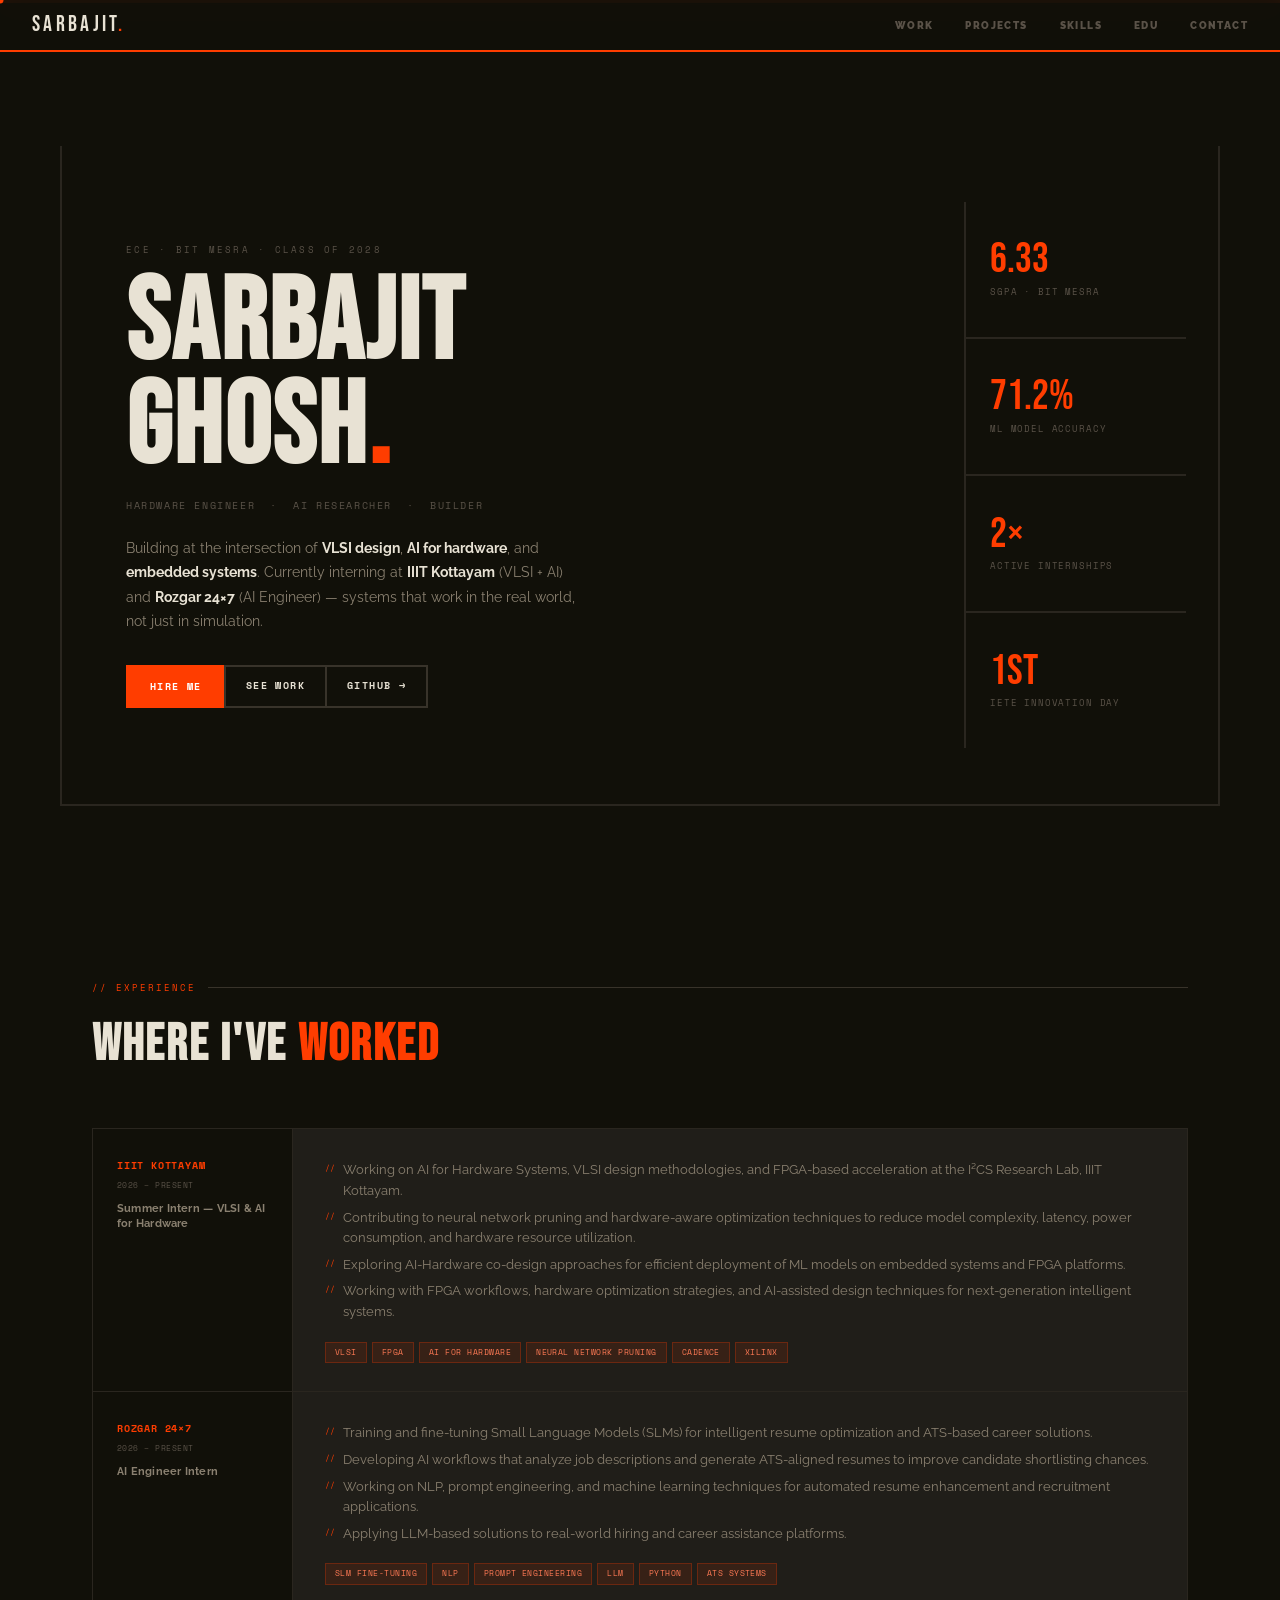
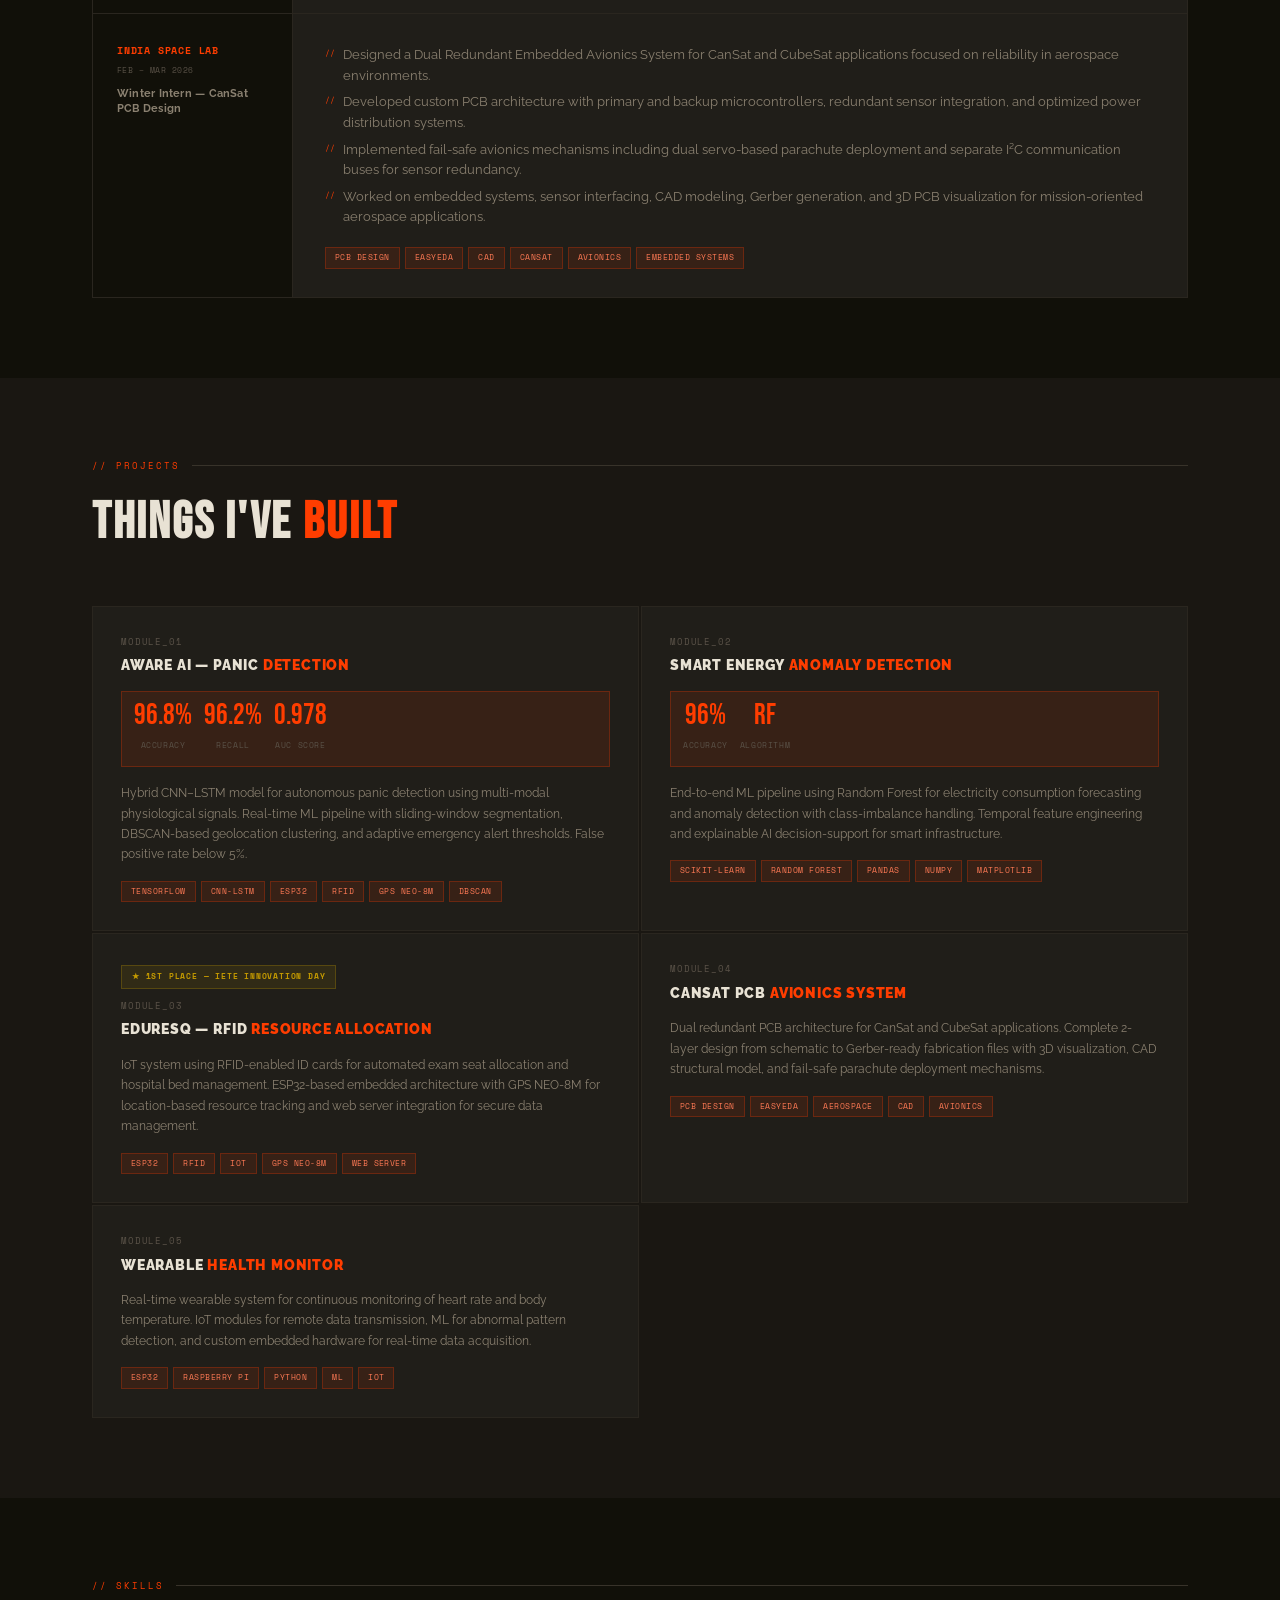
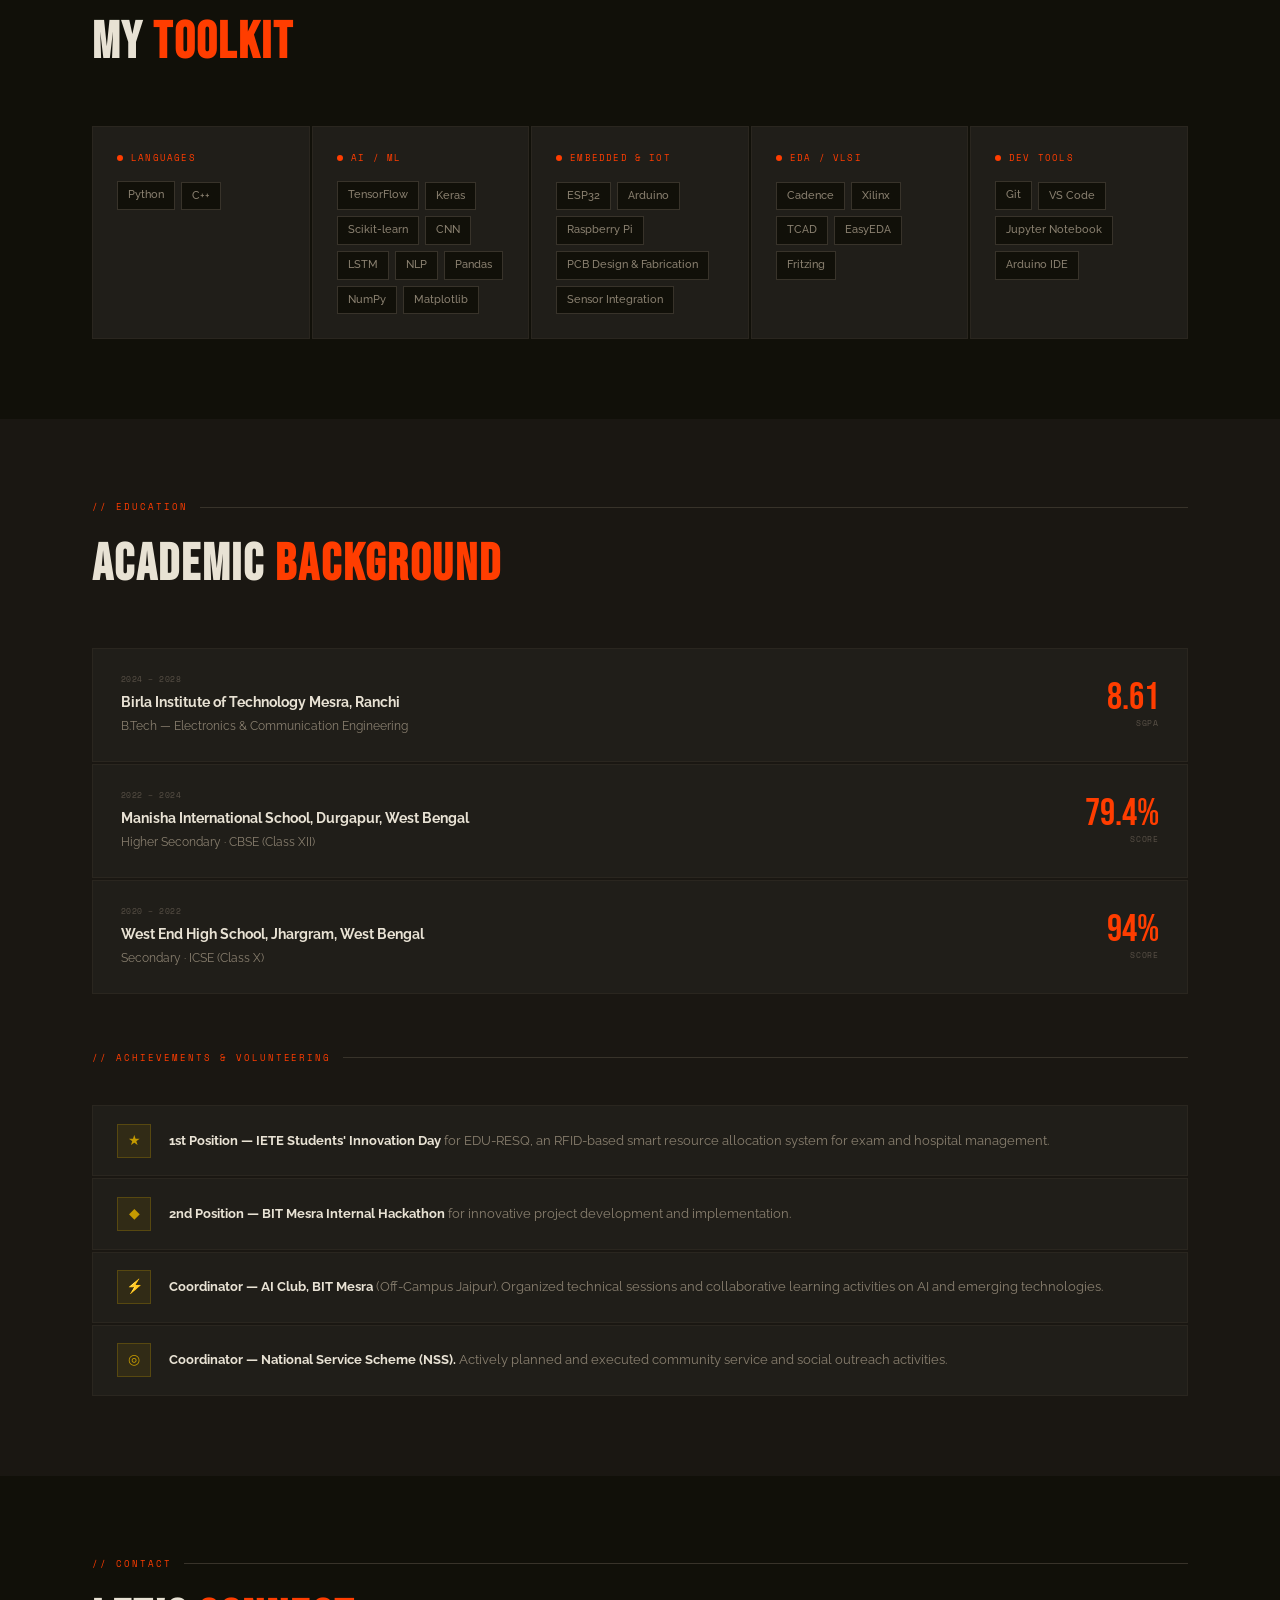
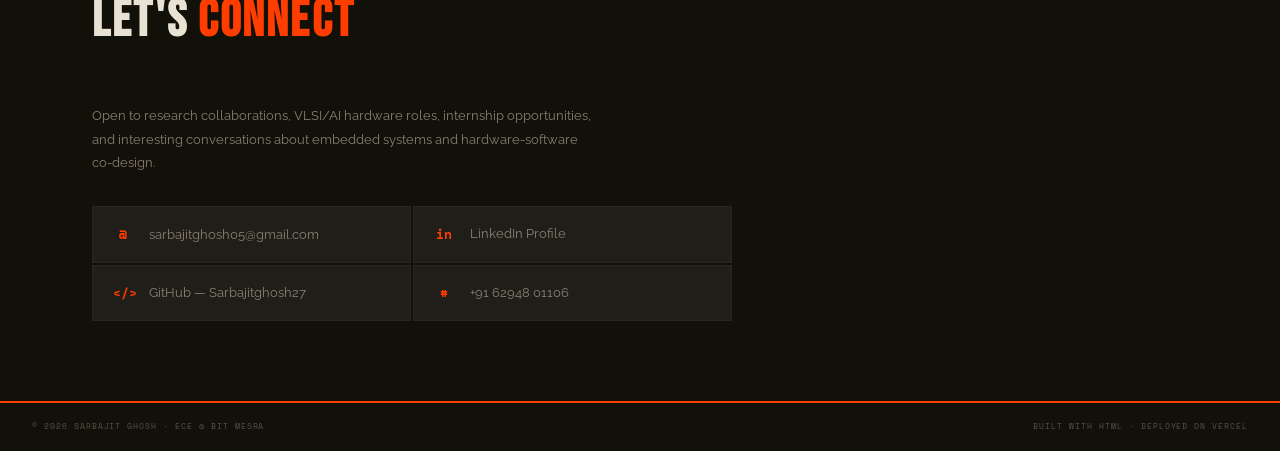
==== index.html @ f8618b40 "Add files via upload" ====
<!DOCTYPE html>
<html lang="en">
<head>
  <meta charset="UTF-8" />
  <meta name="viewport" content="width=device-width, initial-scale=1.0" />
  <title>Sarbajit Ghosh — ECE · VLSI · Embedded AI</title>
  <meta name="description" content="Sarbajit Ghosh — ECE Undergrad at BIT Mesra. VLSI Researcher at IIIT Kottayam. AI Engineer at Rozgar 24x7." />
  <meta name="author" content="Sarbajit Ghosh" />
  <link rel="preconnect" href="https://fonts.googleapis.com" />
  <link rel="preconnect" href="https://fonts.gstatic.com" crossorigin />
  <link href="https://fonts.googleapis.com/css2?family=Bebas+Neue&family=Raleway:wght@300;400;500;700;900&family=Space+Mono:ital,wght@0,400;0,700;1,400&display=swap" rel="stylesheet" />
  <link rel="stylesheet" href="style.css" />
</head>
<body>

  <div class="cursor" id="cursor"></div>
  <div class="cursor-ring" id="cursorRing"></div>
  <div class="noise" aria-hidden="true"></div>

  <!-- NAV -->
  <nav class="nav" id="nav">
    <a class="nav-logo" href="#home">SARBAJIT<span>.</span></a>
    <ul class="nav-links">
      <li><a href="#experience">WORK</a></li>
      <li><a href="#projects">PROJECTS</a></li>
      <li><a href="#skills">SKILLS</a></li>
      <li><a href="#education">EDU</a></li>
      <li><a href="#contact">CONTACT</a></li>
    </ul>
    <button class="nav-menu-btn" id="menuBtn" aria-label="Toggle menu">
      <span></span><span></span>
    </button>
  </nav>

  <!-- MOBILE MENU -->
  <div class="mobile-menu" id="mobileMenu">
    <ul>
      <li><a href="#experience" class="mm-link">WORK</a></li>
      <li><a href="#projects" class="mm-link">PROJECTS</a></li>
      <li><a href="#skills" class="mm-link">SKILLS</a></li>
      <li><a href="#education" class="mm-link">EDUCATION</a></li>
      <li><a href="#contact" class="mm-link">CONTACT</a></li>
    </ul>
  </div>

  <!-- HERO -->
  <section class="hero" id="home">
    <div class="hero-inner">
      <div class="hero-left">
        <p class="kicker reveal-up">ECE · BIT MESRA · CLASS OF 2028</p>
        <h1 class="hero-title reveal-up" style="animation-delay:.1s">
          SARBAJIT<br>GHOSH<span class="dot">.</span>
        </h1>
        <p class="hero-sub reveal-up" style="animation-delay:.18s">
          Hardware Engineer &nbsp;·&nbsp; AI Researcher &nbsp;·&nbsp; Builder
        </p>
        <p class="hero-desc reveal-up" style="animation-delay:.24s">
          Building at the intersection of <strong>VLSI design</strong>, <strong>AI for hardware</strong>, and
          <strong>embedded systems</strong>. Currently interning at <strong>IIIT Kottayam</strong> (VLSI + AI)
          and <strong>Rozgar 24×7</strong> (AI Engineer) — systems that work in the real world, not just in simulation.
        </p>
        <div class="hero-btns reveal-up" style="animation-delay:.3s">
          <a class="btn-primary" href="#contact">HIRE ME</a>
          <a class="btn-ghost" href="#projects">SEE WORK</a>
          <a class="btn-ghost" href="https://github.com/Sarbajitghosh27" target="_blank" rel="noopener">GITHUB →</a>
        </div>
      </div>
      <div class="hero-right reveal-up" style="animation-delay:.2s">
        <div class="stat-block">
          <div class="stat-num">8.61</div>
          <div class="stat-lbl">SGPA · BIT Mesra</div>
        </div>
        <div class="stat-block">
          <div class="stat-num">96.8%</div>
          <div class="stat-lbl">ML Model Accuracy</div>
        </div>
        <div class="stat-block">
          <div class="stat-num">3×</div>
          <div class="stat-lbl">Active Internships</div>
        </div>
        <div class="stat-block">
          <div class="stat-num">1ST</div>
          <div class="stat-lbl">IETE Innovation Day</div>
        </div>
      </div>
    </div>
  </section>

  <!-- EXPERIENCE -->
  <section class="section section-dark" id="experience">
    <div class="container">
      <div class="section-header">
        <p class="section-label">// Experience</p>
        <h2 class="section-title">WHERE I'VE <span>WORKED</span></h2>
      </div>
      <div class="exp-list">

        <div class="exp-item reveal-up">
          <div class="exp-meta">
            <div class="exp-org">IIIT Kottayam</div>
            <div class="exp-period">2026 – PRESENT</div>
            <div class="exp-type">Summer Intern — VLSI &amp; AI for Hardware</div>
          </div>
          <div class="exp-body">
            <ul class="exp-bullets">
              <li>Working on AI for Hardware Systems, VLSI design methodologies, and FPGA-based acceleration at the I²CS Research Lab, IIIT Kottayam.</li>
              <li>Contributing to neural network pruning and hardware-aware optimization techniques to reduce model complexity, latency, power consumption, and hardware resource utilization.</li>
              <li>Exploring AI-Hardware co-design approaches for efficient deployment of ML models on embedded systems and FPGA platforms.</li>
              <li>Working with FPGA workflows, hardware optimization strategies, and AI-assisted design techniques for next-generation intelligent systems.</li>
            </ul>
            <div class="tags">
              <span class="tag">VLSI</span>
              <span class="tag">FPGA</span>
              <span class="tag">AI for Hardware</span>
              <span class="tag">Neural Network Pruning</span>
              <span class="tag">Cadence</span>
              <span class="tag">Xilinx</span>
            </div>
          </div>
        </div>

        <div class="exp-item reveal-up">
          <div class="exp-meta">
            <div class="exp-org">Rozgar 24×7</div>
            <div class="exp-period">2026 – PRESENT</div>
            <div class="exp-type">AI Engineer Intern</div>
          </div>
          <div class="exp-body">
            <ul class="exp-bullets">
              <li>Training and fine-tuning Small Language Models (SLMs) for intelligent resume optimization and ATS-based career solutions.</li>
              <li>Developing AI workflows that analyze job descriptions and generate ATS-aligned resumes to improve candidate shortlisting chances.</li>
              <li>Working on NLP, prompt engineering, and machine learning techniques for automated resume enhancement and recruitment applications.</li>
              <li>Applying LLM-based solutions to real-world hiring and career assistance platforms.</li>
            </ul>
            <div class="tags">
              <span class="tag">SLM Fine-tuning</span>
              <span class="tag">NLP</span>
              <span class="tag">Prompt Engineering</span>
              <span class="tag">LLM</span>
              <span class="tag">Python</span>
              <span class="tag">ATS Systems</span>
            </div>
          </div>
        </div>

        <div class="exp-item reveal-up">
          <div class="exp-meta">
            <div class="exp-org">India Space Lab</div>
            <div class="exp-period">FEB – MAR 2026</div>
            <div class="exp-type">Winter Intern — CanSat PCB Design</div>
          </div>
          <div class="exp-body">
            <ul class="exp-bullets">
              <li>Designed a Dual Redundant Embedded Avionics System for CanSat and CubeSat applications focused on reliability in aerospace environments.</li>
              <li>Developed custom PCB architecture with primary and backup microcontrollers, redundant sensor integration, and optimized power distribution systems.</li>
              <li>Implemented fail-safe avionics mechanisms including dual servo-based parachute deployment and separate I²C communication buses for sensor redundancy.</li>
              <li>Worked on embedded systems, sensor interfacing, CAD modeling, Gerber generation, and 3D PCB visualization for mission-oriented aerospace applications.</li>
            </ul>
            <div class="tags">
              <span class="tag">PCB Design</span>
              <span class="tag">EasyEDA</span>
              <span class="tag">CAD</span>
              <span class="tag">CanSat</span>
              <span class="tag">Avionics</span>
              <span class="tag">Embedded Systems</span>
            </div>
          </div>
        </div>

      </div>
    </div>
  </section>

  <!-- PROJECTS -->
  <section class="section" id="projects">
    <div class="container">
      <div class="section-header">
        <p class="section-label">// Projects</p>
        <h2 class="section-title">THINGS I'VE <span>BUILT</span></h2>
      </div>
      <div class="projects-grid">

        <div class="project-card reveal-up">
          <div class="project-num">MODULE_01</div>
          <div class="project-title">AWARE AI — PANIC <span>DETECTION</span></div>
          <div class="project-metrics">
            <div class="metric"><span class="metric-val">96.8%</span><span class="metric-lbl">Accuracy</span></div>
            <div class="metric"><span class="metric-val">96.2%</span><span class="metric-lbl">Recall</span></div>
            <div class="metric"><span class="metric-val">0.978</span><span class="metric-lbl">AUC Score</span></div>
          </div>
          <p class="project-desc">Hybrid CNN–LSTM model for autonomous panic detection using multi-modal physiological signals. Real-time ML pipeline with sliding-window segmentation, DBSCAN-based geolocation clustering, and adaptive emergency alert thresholds. False positive rate below 5%.</p>
          <div class="tags">
            <span class="tag">TensorFlow</span><span class="tag">CNN-LSTM</span>
            <span class="tag">ESP32</span><span class="tag">RFID</span>
            <span class="tag">GPS NEO-8M</span><span class="tag">DBSCAN</span>
          </div>
        </div>

        <div class="project-card reveal-up">
          <div class="project-num">MODULE_02</div>
          <div class="project-title">SMART ENERGY <span>ANOMALY DETECTION</span></div>
          <div class="project-metrics">
            <div class="metric"><span class="metric-val">96%</span><span class="metric-lbl">Accuracy</span></div>
            <div class="metric"><span class="metric-val">RF</span><span class="metric-lbl">Algorithm</span></div>
          </div>
          <p class="project-desc">End-to-end ML pipeline using Random Forest for electricity consumption forecasting and anomaly detection with class-imbalance handling. Temporal feature engineering and explainable AI decision-support for smart infrastructure.</p>
          <div class="tags">
            <span class="tag">Scikit-learn</span><span class="tag">Random Forest</span>
            <span class="tag">Pandas</span><span class="tag">NumPy</span><span class="tag">Matplotlib</span>
          </div>
        </div>

        <div class="project-card reveal-up">
          <div class="award-badge">★ 1ST PLACE — IETE INNOVATION DAY</div>
          <div class="project-num">MODULE_03</div>
          <div class="project-title">EDURESQ — RFID <span>RESOURCE ALLOCATION</span></div>
          <p class="project-desc">IoT system using RFID-enabled ID cards for automated exam seat allocation and hospital bed management. ESP32-based embedded architecture with GPS NEO-8M for location-based resource tracking and web server integration for secure data management.</p>
          <div class="tags">
            <span class="tag">ESP32</span><span class="tag">RFID</span>
            <span class="tag">IoT</span><span class="tag">GPS NEO-8M</span><span class="tag">Web Server</span>
          </div>
        </div>

        <div class="project-card reveal-up">
          <div class="project-num">MODULE_04</div>
          <div class="project-title">CANSAT PCB <span>AVIONICS SYSTEM</span></div>
          <p class="project-desc">Dual redundant PCB architecture for CanSat and CubeSat applications. Complete 2-layer design from schematic to Gerber-ready fabrication files with 3D visualization, CAD structural model, and fail-safe parachute deployment mechanisms.</p>
          <div class="tags">
            <span class="tag">PCB Design</span><span class="tag">EasyEDA</span>
            <span class="tag">Aerospace</span><span class="tag">CAD</span><span class="tag">Avionics</span>
          </div>
        </div>

        <div class="project-card reveal-up">
          <div class="project-num">MODULE_05</div>
          <div class="project-title">WEARABLE <span>HEALTH MONITOR</span></div>
          <p class="project-desc">Real-time wearable system for continuous monitoring of heart rate and body temperature. IoT modules for remote data transmission, ML for abnormal pattern detection, and custom embedded hardware for real-time data acquisition.</p>
          <div class="tags">
            <span class="tag">ESP32</span><span class="tag">Raspberry Pi</span>
            <span class="tag">Python</span><span class="tag">ML</span><span class="tag">IoT</span>
          </div>
        </div>

      </div>
    </div>
  </section>

  <!-- SKILLS -->
  <section class="section section-dark" id="skills">
    <div class="container">
      <div class="section-header">
        <p class="section-label">// Skills</p>
        <h2 class="section-title">MY <span>TOOLKIT</span></h2>
      </div>
      <div class="skills-grid">
        <div class="skill-card reveal-up">
          <div class="skill-title">Languages</div>
          <div class="chips">
            <span class="chip">Python</span>
            <span class="chip">C++</span>
          </div>
        </div>
        <div class="skill-card reveal-up">
          <div class="skill-title">AI / ML</div>
          <div class="chips">
            <span class="chip">TensorFlow</span><span class="chip">Keras</span>
            <span class="chip">Scikit-learn</span><span class="chip">CNN</span>
            <span class="chip">LSTM</span><span class="chip">NLP</span>
            <span class="chip">Pandas</span><span class="chip">NumPy</span>
            <span class="chip">Matplotlib</span>
          </div>
        </div>
        <div class="skill-card reveal-up">
          <div class="skill-title">Embedded &amp; IoT</div>
          <div class="chips">
            <span class="chip">ESP32</span><span class="chip">Arduino</span>
            <span class="chip">Raspberry Pi</span>
            <span class="chip">PCB Design &amp; Fabrication</span>
            <span class="chip">Sensor Integration</span>
          </div>
        </div>
        <div class="skill-card reveal-up">
          <div class="skill-title">EDA / VLSI</div>
          <div class="chips">
            <span class="chip">Cadence</span><span class="chip">Xilinx</span>
            <span class="chip">TCAD</span><span class="chip">EasyEDA</span>
            <span class="chip">Fritzing</span>
          </div>
        </div>
        <div class="skill-card reveal-up">
          <div class="skill-title">Dev Tools</div>
          <div class="chips">
            <span class="chip">Git</span><span class="chip">VS Code</span>
            <span class="chip">Jupyter Notebook</span>
            <span class="chip">Arduino IDE</span>
          </div>
        </div>
      </div>
    </div>
  </section>

  <!-- EDUCATION -->
  <section class="section" id="education">
    <div class="container">
      <div class="section-header">
        <p class="section-label">// Education</p>
        <h2 class="section-title">ACADEMIC <span>BACKGROUND</span></h2>
      </div>
      <div class="edu-list">
        <div class="edu-card reveal-up">
          <div class="edu-info">
            <div class="edu-year">2024 – 2028</div>
            <div class="edu-school">Birla Institute of Technology Mesra, Ranchi</div>
            <div class="edu-degree">B.Tech — Electronics &amp; Communication Engineering</div>
          </div>
          <div class="edu-score-wrap">
            <div class="edu-score">8.61</div>
            <div class="edu-score-lbl">SGPA</div>
          </div>
        </div>
        <div class="edu-card reveal-up">
          <div class="edu-info">
            <div class="edu-year">2022 – 2024</div>
            <div class="edu-school">Manisha International School, Durgapur, West Bengal</div>
            <div class="edu-degree">Higher Secondary · CBSE (Class XII)</div>
          </div>
          <div class="edu-score-wrap">
            <div class="edu-score">79.4%</div>
            <div class="edu-score-lbl">Score</div>
          </div>
        </div>
        <div class="edu-card reveal-up">
          <div class="edu-info">
            <div class="edu-year">2020 – 2022</div>
            <div class="edu-school">West End High School, Jhargram, West Bengal</div>
            <div class="edu-degree">Secondary · ICSE (Class X)</div>
          </div>
          <div class="edu-score-wrap">
            <div class="edu-score">94%</div>
            <div class="edu-score-lbl">Score</div>
          </div>
        </div>
      </div>

      <div class="section-header" style="margin-top:3.5rem">
        <p class="section-label">// Achievements &amp; Volunteering</p>
      </div>
      <div class="ach-list">
        <div class="ach-item reveal-up">
          <div class="ach-icon">★</div>
          <div class="ach-text"><strong>1st Position — IETE Students' Innovation Day</strong> for EDU-RESQ, an RFID-based smart resource allocation system for exam and hospital management.</div>
        </div>
        <div class="ach-item reveal-up">
          <div class="ach-icon">◆</div>
          <div class="ach-text"><strong>2nd Position — BIT Mesra Internal Hackathon</strong> for innovative project development and implementation.</div>
        </div>
        <div class="ach-item reveal-up">
          <div class="ach-icon">⚡</div>
          <div class="ach-text"><strong>Coordinator — AI Club, BIT Mesra</strong> (Off-Campus Jaipur). Organized technical sessions and collaborative learning activities on AI and emerging technologies.</div>
        </div>
        <div class="ach-item reveal-up">
          <div class="ach-icon">◎</div>
          <div class="ach-text"><strong>Coordinator — National Service Scheme (NSS).</strong> Actively planned and executed community service and social outreach activities.</div>
        </div>
      </div>
    </div>
  </section>

  <!-- CONTACT -->
  <section class="section section-dark" id="contact">
    <div class="container">
      <div class="section-header">
        <p class="section-label">// Contact</p>
        <h2 class="section-title">LET'S <span>CONNECT</span></h2>
      </div>
      <p class="contact-desc reveal-up">Open to research collaborations, VLSI/AI hardware roles, internship opportunities, and interesting conversations about embedded systems and hardware-software co-design.</p>
      <div class="contact-grid">
        <a class="contact-link reveal-up" href="mailto:sarbajitghosh05@gmail.com">
          <span class="cl-icon">@</span><span>sarbajitghosh05@gmail.com</span>
        </a>
        <a class="contact-link reveal-up" href="https://linkedin.com/in/sarbajit-ghosh-2b96232a0/" target="_blank" rel="noopener">
          <span class="cl-icon">in</span><span>LinkedIn Profile</span>
        </a>
        <a class="contact-link reveal-up" href="https://github.com/Sarbajitghosh27" target="_blank" rel="noopener">
          <span class="cl-icon">&lt;/&gt;</span><span>GitHub — Sarbajitghosh27</span>
        </a>
        <a class="contact-link reveal-up" href="tel:+916294801106">
          <span class="cl-icon">#</span><span>+91 62948 01106</span>
        </a>
      </div>
    </div>
  </section>

  <!-- FOOTER -->
  <footer class="footer">
    <span class="footer-text">© 2026 SARBAJIT GHOSH · ECE @ BIT MESRA</span>
    <span class="footer-text">BUILT WITH HTML · DEPLOYED ON VERCEL</span>
  </footer>

  <script src="script.js"></script>
</body>
</html>
---- style.css ----
/* =============================================
   SARBAJIT GHOSH — PORTFOLIO
   Theme: Brutalist Premium Dark
   Fonts: Bebas Neue · Raleway · Space Mono
   ============================================= */

/* ── RESET & BASE ── */
*, *::before, *::after { box-sizing: border-box; margin: 0; padding: 0; }
html { scroll-behavior: smooth; }

:root {
  --bg:           #1a1712;
  --bg-dark:      #111009;
  --bg-card:      #201e19;
  --red:          #ff3d00;
  --red-dim:      rgba(255,61,0,0.10);
  --red-border:   rgba(255,61,0,0.26);
  --cream:        #e8e2d4;
  --muted:        #8a8070;
  --dim:          #5a5248;
  --border:       #2a261f;
  --border-light: #38332a;
  --gold:         #c49a00;
  --gold-dim:     rgba(196,154,0,0.10);
  --gold-border:  rgba(196,154,0,0.26);
}

body {
  background: var(--bg);
  color: var(--cream);
  font-family: 'Raleway', sans-serif;
  font-size: 15px;
  line-height: 1.7;
  overflow-x: hidden;
  cursor: none;
}
@media (hover: none) {
  body { cursor: auto; }
  .cursor, .cursor-ring { display: none; }
}
::selection { background: var(--red); color: #fff; }

/* ── NOISE ── */
.noise {
  position: fixed; inset: 0; z-index: 0; pointer-events: none;
  opacity: 0.03;
  background-image: url("data:image/svg+xml,%3Csvg viewBox='0 0 256 256' xmlns='http://www.w3.org/2000/svg'%3E%3Cfilter id='noise'%3E%3CfeTurbulence type='fractalNoise' baseFrequency='0.9' numOctaves='4' stitchTiles='stitch'/%3E%3C/filter%3E%3Crect width='100%25' height='100%25' filter='url(%23noise)'/%3E%3C/svg%3E");
  background-size: 180px 180px;
}

/* ── CURSOR ── */
.cursor {
  width: 7px; height: 7px; border-radius: 50%;
  background: var(--red); position: fixed;
  pointer-events: none; z-index: 9999;
  transform: translate(-50%, -50%);
}
.cursor-ring {
  width: 32px; height: 32px; border-radius: 50%;
  border: 1px solid var(--red-border); position: fixed;
  pointer-events: none; z-index: 9998;
  transform: translate(-50%, -50%);
  transition: width 0.2s, height 0.2s, opacity 0.2s;
}
.cursor-ring.hovering { width: 48px; height: 48px; opacity: 0.5; }

/* ── NAV ── */
.nav {
  position: fixed; top: 0; left: 0; right: 0; z-index: 100;
  height: 52px;
  display: flex; align-items: center; justify-content: space-between;
  padding: 0 2rem;
  background: rgba(17,16,9,0.92);
  backdrop-filter: blur(14px);
  border-bottom: 2px solid var(--red);
  transition: background 0.3s;
}
.nav-logo {
  font-family: 'Bebas Neue', sans-serif;
  font-size: 22px; letter-spacing: .15em;
  color: var(--cream); text-decoration: none;
}
.nav-logo span { color: var(--red); }
.nav-links { display: flex; gap: 2rem; list-style: none; }
.nav-links a {
  font-size: 10px; font-weight: 900; letter-spacing: .14em;
  color: var(--dim); text-decoration: none; text-transform: uppercase;
  transition: color 0.2s; position: relative; padding-bottom: 2px;
}
.nav-links a::after {
  content: ''; position: absolute; bottom: -2px; left: 0; right: 0;
  height: 1px; background: var(--red);
  transform: scaleX(0); transform-origin: left;
  transition: transform 0.25s ease;
}
.nav-links a:hover { color: var(--cream); }
.nav-links a:hover::after { transform: scaleX(1); }

.nav-menu-btn {
  display: none; flex-direction: column; gap: 5px;
  background: none; border: none; cursor: pointer; padding: 4px;
}
.nav-menu-btn span {
  display: block; width: 22px; height: 2px;
  background: var(--cream); transition: all 0.25s;
}
.nav-menu-btn.open span:first-child { transform: translateY(7px) rotate(45deg); }
.nav-menu-btn.open span:last-child  { transform: translateY(-7px) rotate(-45deg); }

/* ── MOBILE MENU ── */
.mobile-menu {
  position: fixed; inset: 0; z-index: 99;
  background: var(--bg-dark);
  display: flex; align-items: center; justify-content: center;
  opacity: 0; pointer-events: none; transition: opacity 0.25s;
}
.mobile-menu.open { opacity: 1; pointer-events: all; }
.mobile-menu ul { list-style: none; text-align: center; }
.mobile-menu ul li { margin: 1.5rem 0; }
.mm-link {
  font-family: 'Bebas Neue', sans-serif;
  font-size: 3rem; letter-spacing: .1em;
  color: var(--cream); text-decoration: none; transition: color 0.2s;
}
.mm-link:hover { color: var(--red); }

/* ── REVEAL ANIMATION ── */
.reveal-up {
  opacity: 0; transform: translateY(28px);
  animation: revealUp 0.65s cubic-bezier(0.22,1,0.36,1) forwards;
}
@keyframes revealUp {
  to { opacity: 1; transform: translateY(0); }
}

/* ── HERO ── */
.hero {
  min-height: 100vh; padding-top: 52px;
  display: flex; align-items: center;
  background: var(--bg-dark);
  position: relative; overflow: hidden;
}
.hero::before {
  content: ''; position: absolute;
  top: 0; left: 0; right: 0; height: 3px;
  background: var(--red);
}
.hero-inner {
  display: grid; grid-template-columns: 1fr 220px;
  width: 100%; max-width: 1160px;
  margin: 0 auto; padding: 3.5rem 2rem;
  border: 2px solid var(--border); border-top: none;
}
.hero-left {
  padding: 2.5rem 2.5rem 2.5rem 2rem;
  border-right: 2px solid var(--border);
}
.kicker {
  font-family: 'Space Mono', monospace;
  font-size: 9px; letter-spacing: .25em;
  color: var(--dim); text-transform: uppercase; margin-bottom: 1rem;
}
.hero-title {
  font-family: 'Bebas Neue', sans-serif;
  font-size: clamp(4rem, 9vw, 7.5rem);
  line-height: .9; letter-spacing: .02em;
  margin-bottom: 1rem; color: var(--cream);
}
.hero-title .dot { color: var(--red); }
.hero-sub {
  font-family: 'Space Mono', monospace;
  font-size: 10px; letter-spacing: .16em;
  color: var(--dim); text-transform: uppercase; margin-bottom: 1.4rem;
}
.hero-desc {
  font-size: 13.5px; color: var(--muted);
  max-width: 460px; line-height: 1.8; margin-bottom: 2rem;
}
.hero-desc strong { color: var(--cream); font-weight: 700; }
.hero-btns { display: flex; gap: 0; flex-wrap: wrap; }

.btn-primary {
  background: var(--red); color: #fff;
  font-family: 'Space Mono', monospace;
  font-size: 10px; font-weight: 700; letter-spacing: .14em;
  padding: 11px 22px; text-decoration: none; text-transform: uppercase;
  border: 2px solid var(--red); transition: background 0.2s, transform 0.15s;
  display: inline-block;
}
.btn-primary:hover { background: #ff5520; transform: translateY(-1px); }
.btn-ghost {
  background: transparent; color: var(--cream);
  font-family: 'Space Mono', monospace;
  font-size: 10px; font-weight: 700; letter-spacing: .14em;
  padding: 10px 20px; text-decoration: none; text-transform: uppercase;
  border: 2px solid var(--border-light); margin-left: -2px;
  transition: border-color 0.2s, color 0.2s, transform 0.15s;
  display: inline-block;
}
.btn-ghost:hover { border-color: var(--red); color: var(--red); transform: translateY(-1px); }

/* STATS */
.hero-right { display: flex; flex-direction: column; }
.stat-block {
  flex: 1; padding: 1.25rem 1.5rem;
  border-bottom: 2px solid var(--border);
  display: flex; flex-direction: column; justify-content: center;
  transition: background 0.2s;
}
.stat-block:last-child { border-bottom: none; }
.stat-block:hover { background: rgba(255,61,0,.04); }
.stat-num {
  font-family: 'Bebas Neue', sans-serif;
  font-size: 2.6rem; color: var(--red); line-height: 1;
}
.stat-lbl {
  font-family: 'Space Mono', monospace;
  font-size: 8.5px; color: var(--dim);
  letter-spacing: .1em; text-transform: uppercase; margin-top: 4px;
}

/* ── SECTIONS ── */
.section { padding: 5rem 0; }
.section-dark { background: var(--bg-dark); }
.container { max-width: 1160px; margin: 0 auto; padding: 0 2rem; }
.section-header { margin-bottom: 2.5rem; }
.section-label {
  font-family: 'Space Mono', monospace;
  font-size: 9px; color: var(--red); letter-spacing: .22em;
  text-transform: uppercase; margin-bottom: 6px;
  display: flex; align-items: center; gap: 12px;
}
.section-label::after {
  content: ''; display: block; height: 1px; flex: 1;
  background: var(--border-light);
}
.section-title {
  font-family: 'Bebas Neue', sans-serif;
  font-size: clamp(2rem, 4vw, 3.2rem);
  letter-spacing: .04em; color: var(--cream);
}
.section-title span { color: var(--red); }

/* ── EXPERIENCE ── */
.exp-list { display: flex; flex-direction: column; gap: 0; }
.exp-item {
  display: grid; grid-template-columns: 200px 1fr;
  border: 1px solid var(--border); border-top: none;
  background: var(--bg-card); transition: border-color 0.25s;
}
.exp-item:first-child { border-top: 1px solid var(--border); }
.exp-item:hover { border-color: var(--border-light); }
.exp-meta {
  padding: 1.75rem 1.5rem;
  border-right: 1px solid var(--border);
  background: var(--bg-dark);
}
.exp-org {
  font-family: 'Space Mono', monospace;
  font-size: 10px; color: var(--red); font-weight: 700;
  letter-spacing: .08em; text-transform: uppercase; margin-bottom: 5px;
}
.exp-period {
  font-family: 'Space Mono', monospace;
  font-size: 8px; color: var(--dim); letter-spacing: .06em; margin-bottom: 8px;
}
.exp-type {
  font-size: 11px; font-weight: 700; color: var(--muted);
  letter-spacing: .02em; line-height: 1.4;
}
.exp-body { padding: 1.75rem 2rem; }
.exp-bullets { list-style: none; margin-bottom: 1rem; }
.exp-bullets li {
  font-size: 12.5px; color: var(--muted);
  padding: 3px 0 3px 18px; position: relative; line-height: 1.65;
}
.exp-bullets li::before {
  content: '//'; position: absolute; left: 0; top: 5px;
  font-family: 'Space Mono', monospace;
  color: var(--red); font-size: 8px; letter-spacing: -.05em;
}

/* ── TAGS ── */
.tags { display: flex; flex-wrap: wrap; gap: 5px; }
.tag {
  font-family: 'Space Mono', monospace;
  font-size: 8px; padding: 3px 9px; letter-spacing: .06em; text-transform: uppercase;
  background: var(--red-dim); border: 1px solid var(--red-border); color: #ff7a55;
  transition: background 0.2s, color 0.2s;
}
.tag:hover { background: rgba(255,61,0,.2); color: #ffaa88; }

/* ── PROJECTS ── */
.projects-grid {
  display: grid; grid-template-columns: 1fr 1fr; gap: 2px;
}
.project-card {
  background: var(--bg-card); border: 1px solid var(--border);
  padding: 1.75rem; position: relative; overflow: hidden;
  transition: border-color 0.25s;
}
.project-card:hover { border-color: var(--border-light); }
.project-card::before {
  content: ''; position: absolute; top: 0; left: 0; right: 0; height: 3px;
  background: var(--red);
  transform: scaleX(0); transform-origin: left;
  transition: transform 0.35s cubic-bezier(0.22,1,0.36,1);
}
.project-card:hover::before { transform: scaleX(1); }
.project-num {
  font-family: 'Space Mono', monospace;
  font-size: 8.5px; color: var(--dim); letter-spacing: .1em; margin-bottom: 8px;
}
.project-title {
  font-size: 13.5px; font-weight: 900; letter-spacing: .06em;
  text-transform: uppercase; margin-bottom: 1rem; line-height: 1.3; color: var(--cream);
}
.project-title span { color: var(--red); }
.project-metrics {
  display: flex; gap: 12px;
  background: var(--red-dim); border: 1px solid var(--red-border);
  padding: 10px 12px; margin-bottom: 1rem;
}
.metric { text-align: center; }
.metric-val {
  font-family: 'Bebas Neue', sans-serif;
  font-size: 1.8rem; color: var(--red); display: block; line-height: 1;
}
.metric-lbl {
  font-family: 'Space Mono', monospace;
  font-size: 7.5px; color: var(--dim); letter-spacing: .08em;
  text-transform: uppercase; margin-top: 2px;
}
.project-desc {
  font-size: 12px; color: var(--muted); line-height: 1.7; margin-bottom: 1rem;
}
.award-badge {
  display: inline-flex; align-items: center; gap: 6px;
  font-family: 'Space Mono', monospace;
  font-size: 8px; font-weight: 700; letter-spacing: .1em; text-transform: uppercase;
  padding: 4px 10px; margin-bottom: 10px;
  background: var(--gold-dim); border: 1px solid var(--gold-border); color: var(--gold);
}

/* ── SKILLS ── */
.skills-grid {
  display: grid; grid-template-columns: repeat(auto-fit, minmax(200px,1fr)); gap: 2px;
}
.skill-card {
  background: var(--bg-card); border: 1px solid var(--border);
  padding: 1.5rem; transition: border-color 0.25s;
}
.skill-card:hover { border-color: var(--border-light); }
.skill-title {
  font-family: 'Space Mono', monospace;
  font-size: 8.5px; color: var(--red); letter-spacing: .14em;
  text-transform: uppercase; margin-bottom: 1rem;
  display: flex; align-items: center; gap: 8px;
}
.skill-title::before {
  content: ''; width: 6px; height: 6px; border-radius: 50%;
  background: var(--red); display: block; flex-shrink: 0;
}
.chips { display: flex; flex-wrap: wrap; gap: 6px; }
.chip {
  font-size: 11px; padding: 4px 10px;
  background: var(--bg-dark); border: 1px solid var(--border-light);
  color: var(--muted); font-weight: 500; transition: color 0.2s, border-color 0.2s;
}
.chip:hover { color: var(--cream); border-color: var(--dim); }

/* ── EDUCATION ── */
.edu-list { display: flex; flex-direction: column; gap: 2px; }
.edu-card {
  background: var(--bg-card); border: 1px solid var(--border);
  padding: 1.5rem 1.75rem;
  display: flex; justify-content: space-between; align-items: center; gap: 1.5rem;
  transition: border-color 0.25s;
}
.edu-card:hover { border-color: var(--border-light); }
.edu-year {
  font-family: 'Space Mono', monospace;
  font-size: 8px; color: var(--dim); letter-spacing: .06em; margin-bottom: 5px;
}
.edu-school { font-size: 13.5px; font-weight: 700; color: var(--cream); }
.edu-degree { font-size: 11.5px; color: var(--muted); margin-top: 3px; }
.edu-score-wrap { text-align: right; flex-shrink: 0; }
.edu-score {
  font-family: 'Bebas Neue', sans-serif;
  font-size: 2.4rem; color: var(--red); line-height: 1;
}
.edu-score-lbl {
  font-family: 'Space Mono', monospace;
  font-size: 8px; color: var(--dim); letter-spacing: .1em; text-transform: uppercase;
}

/* ── ACHIEVEMENTS ── */
.ach-list { display: flex; flex-direction: column; gap: 2px; }
.ach-item {
  background: var(--bg-card); border: 1px solid var(--border);
  padding: 1.1rem 1.5rem;
  display: flex; align-items: center; gap: 1.1rem;
  transition: border-color 0.25s;
}
.ach-item:hover { border-color: var(--border-light); }
.ach-icon {
  width: 34px; height: 34px; flex-shrink: 0;
  display: flex; align-items: center; justify-content: center;
  background: var(--gold-dim); border: 1px solid var(--gold-border);
  color: var(--gold); font-size: 14px;
}
.ach-text { font-size: 12.5px; color: var(--muted); line-height: 1.6; }
.ach-text strong { color: var(--cream); font-weight: 700; }

/* ── CONTACT ── */
.contact-desc {
  font-size: 13px; color: var(--muted);
  max-width: 500px; line-height: 1.8; margin-bottom: 2rem;
}
.contact-grid {
  display: grid; grid-template-columns: 1fr 1fr;
  gap: 2px; max-width: 640px;
}
.contact-link {
  display: flex; align-items: center; gap: 1rem;
  padding: 1rem 1.25rem;
  background: var(--bg-card); border: 1px solid var(--border);
  color: var(--muted); text-decoration: none; font-size: 12.5px;
  transition: all 0.2s;
}
.contact-link:hover { border-color: var(--red); color: var(--cream); }
.cl-icon {
  font-family: 'Space Mono', monospace;
  font-size: 13px; color: var(--red); flex-shrink: 0;
  width: 20px; text-align: center; font-weight: 700;
}

/* ── FOOTER ── */
.footer {
  padding: 1.1rem 2rem;
  display: flex; justify-content: space-between; align-items: center;
  flex-wrap: wrap; gap: 0.75rem;
  border-top: 2px solid var(--red); background: var(--bg-dark);
}
.footer-text {
  font-family: 'Space Mono', monospace;
  font-size: 8px; color: var(--dim); letter-spacing: .12em; text-transform: uppercase;
}

/* ── RESPONSIVE ── */
@media (max-width: 900px) {
  .hero-inner { grid-template-columns: 1fr; }
  .hero-left { border-right: none; border-bottom: 2px solid var(--border); }
  .hero-right { flex-direction: row; flex-wrap: wrap; }
  .stat-block { flex: 1 1 45%; border-bottom: none; border: 1px solid var(--border); }
  .projects-grid { grid-template-columns: 1fr; }
  .contact-grid { grid-template-columns: 1fr; }
  .exp-item { grid-template-columns: 1fr; }
  .exp-meta { border-right: none; border-bottom: 1px solid var(--border); }
}
@media (max-width: 640px) {
  .nav-links { display: none; }
  .nav-menu-btn { display: flex; }
  .hero-title { font-size: 4rem; }
  .hero-inner { padding: 2rem 1rem; }
  .hero-left { padding: 1.5rem 1rem; }
  .stat-block { flex: 1 1 100%; }
  .skills-grid { grid-template-columns: 1fr; }
  .edu-card { flex-direction: column; align-items: flex-start; }
  .edu-score-wrap { text-align: left; }
  .contact-grid { grid-template-columns: 1fr; }
  .container { padding: 0 1rem; }
  .section { padding: 3.5rem 0; }
}
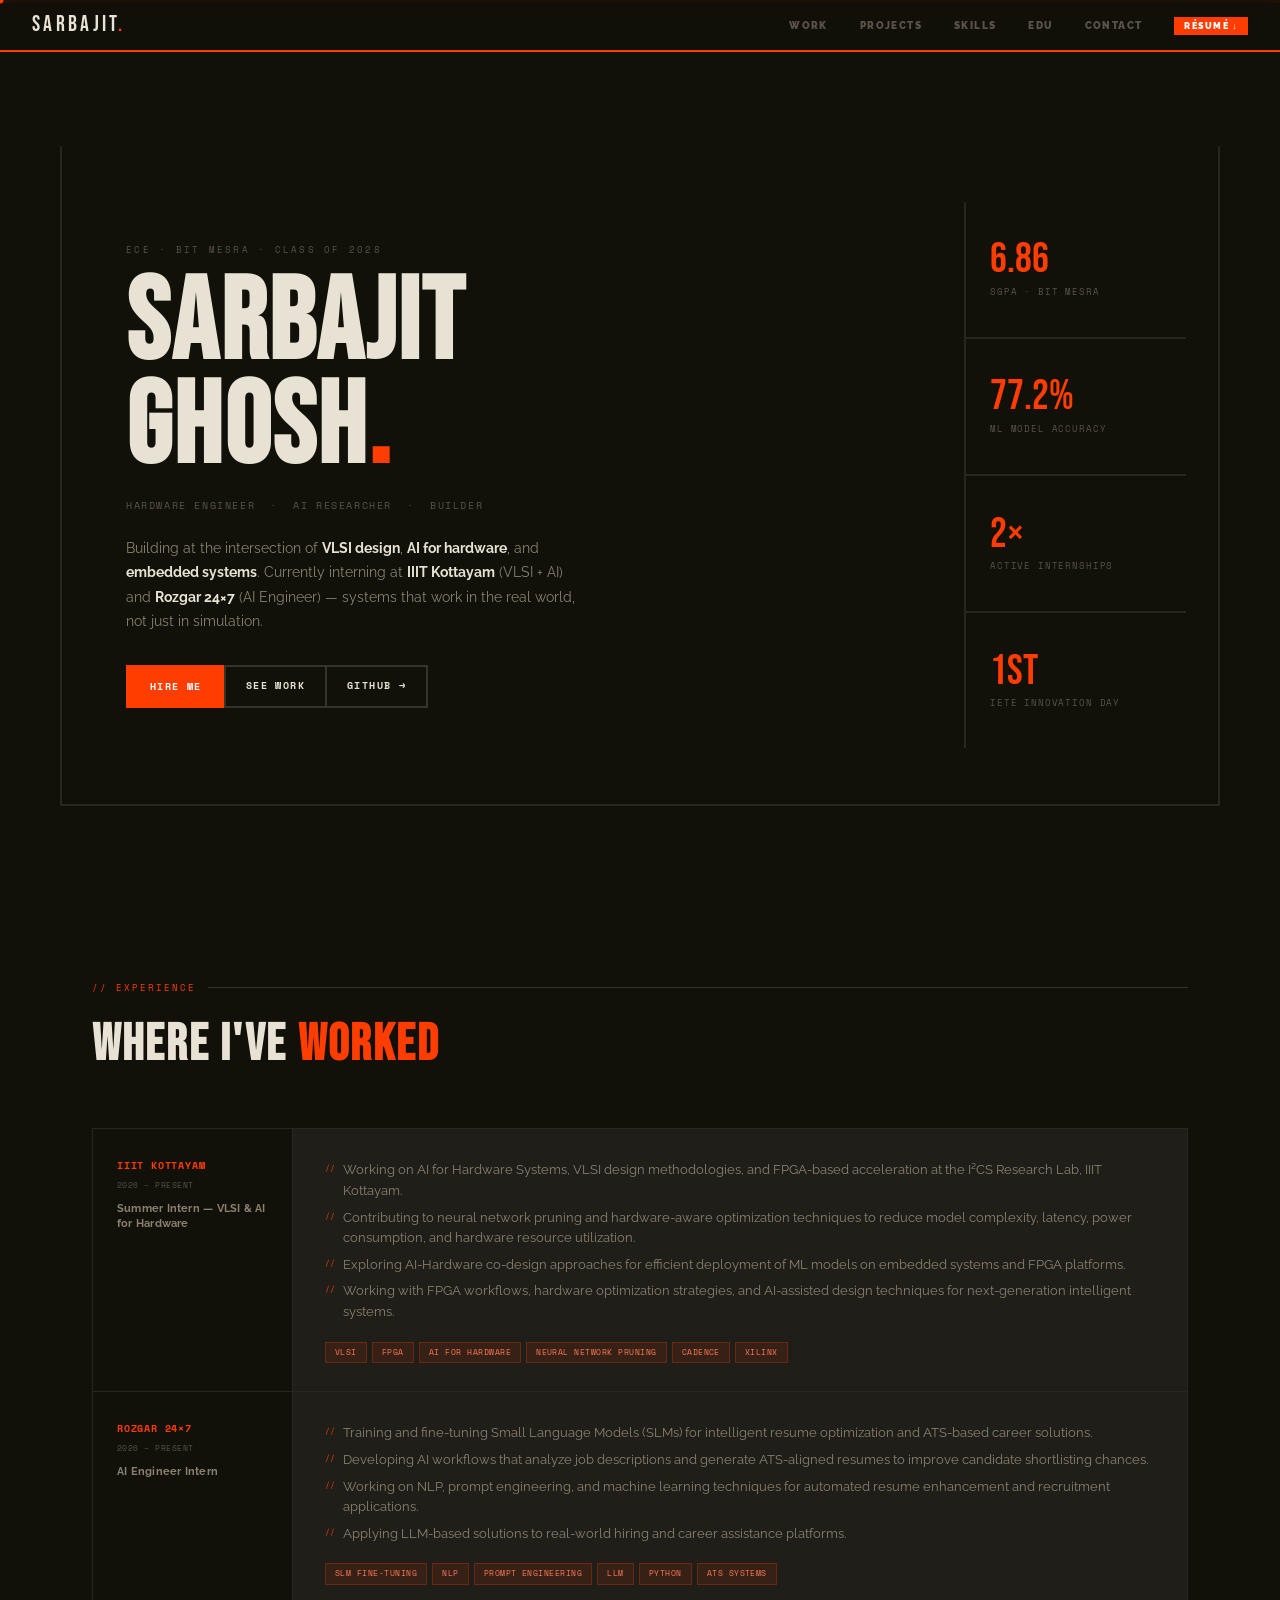
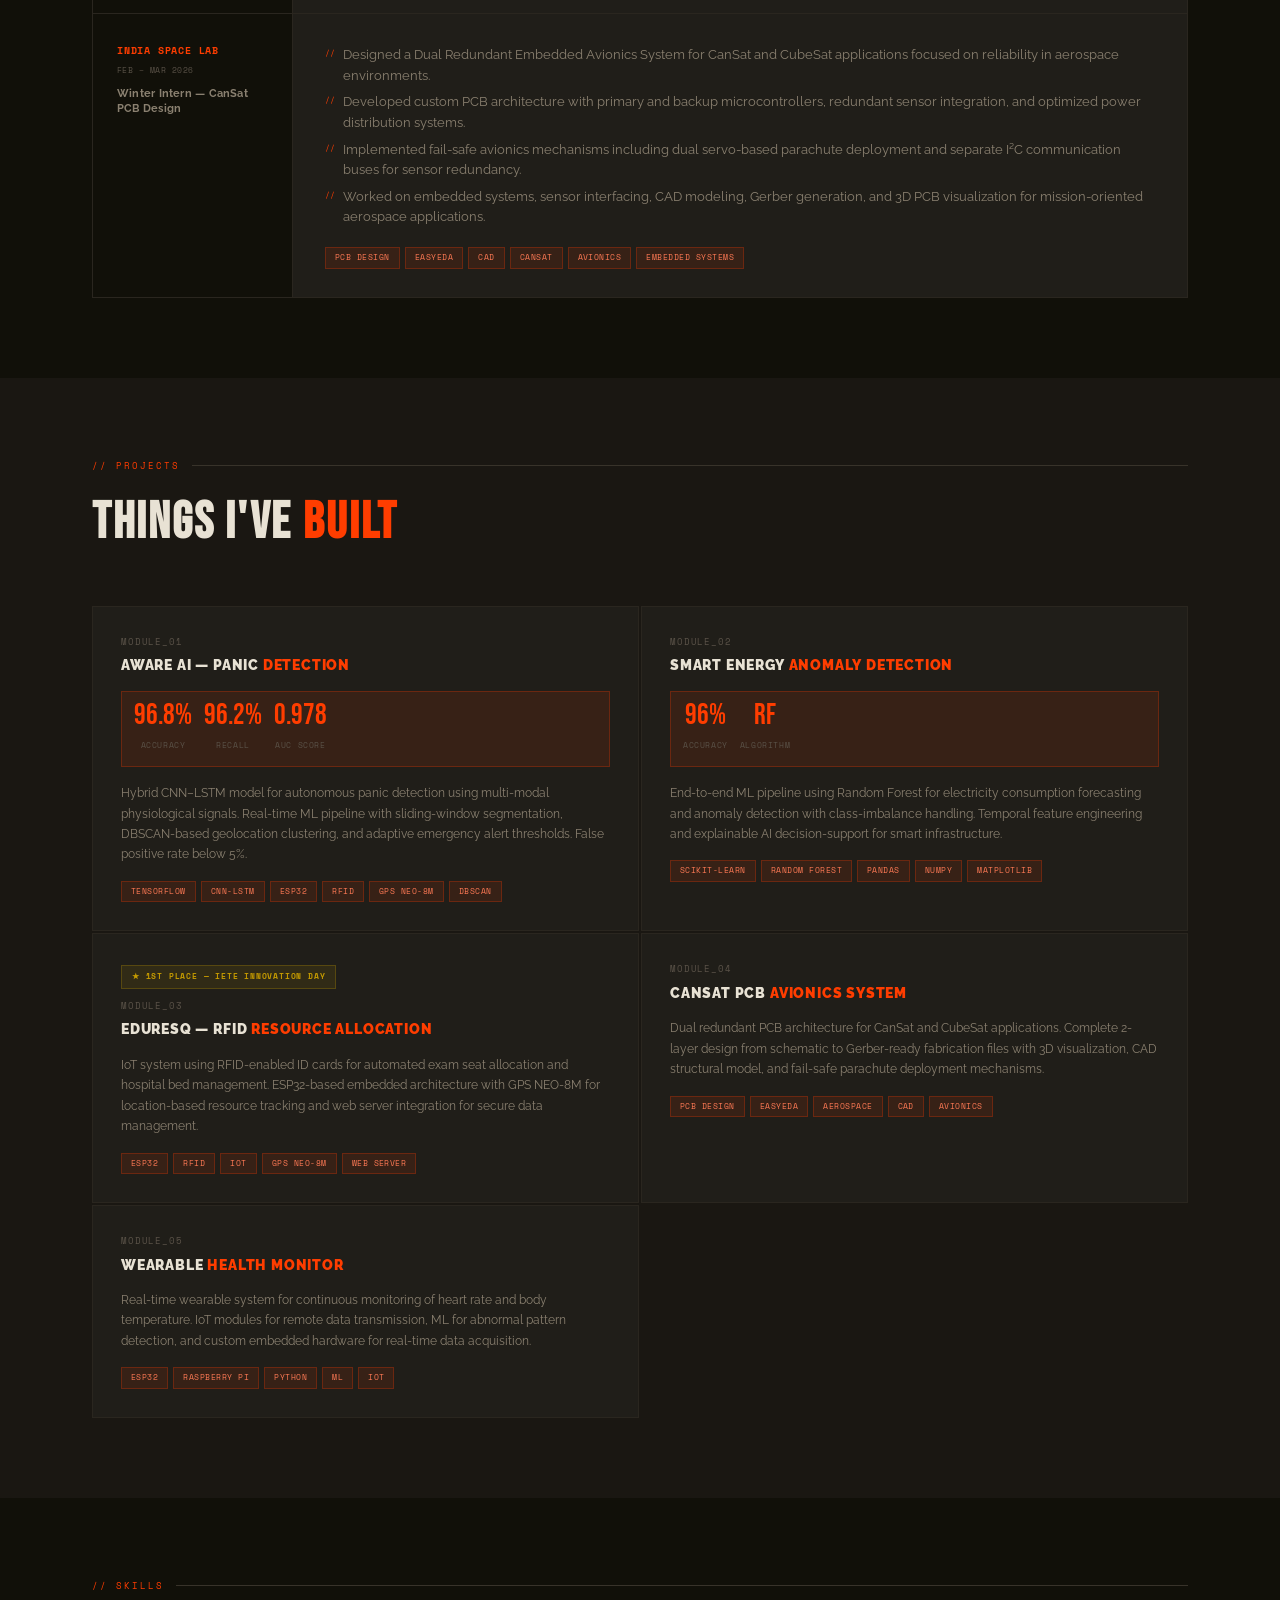
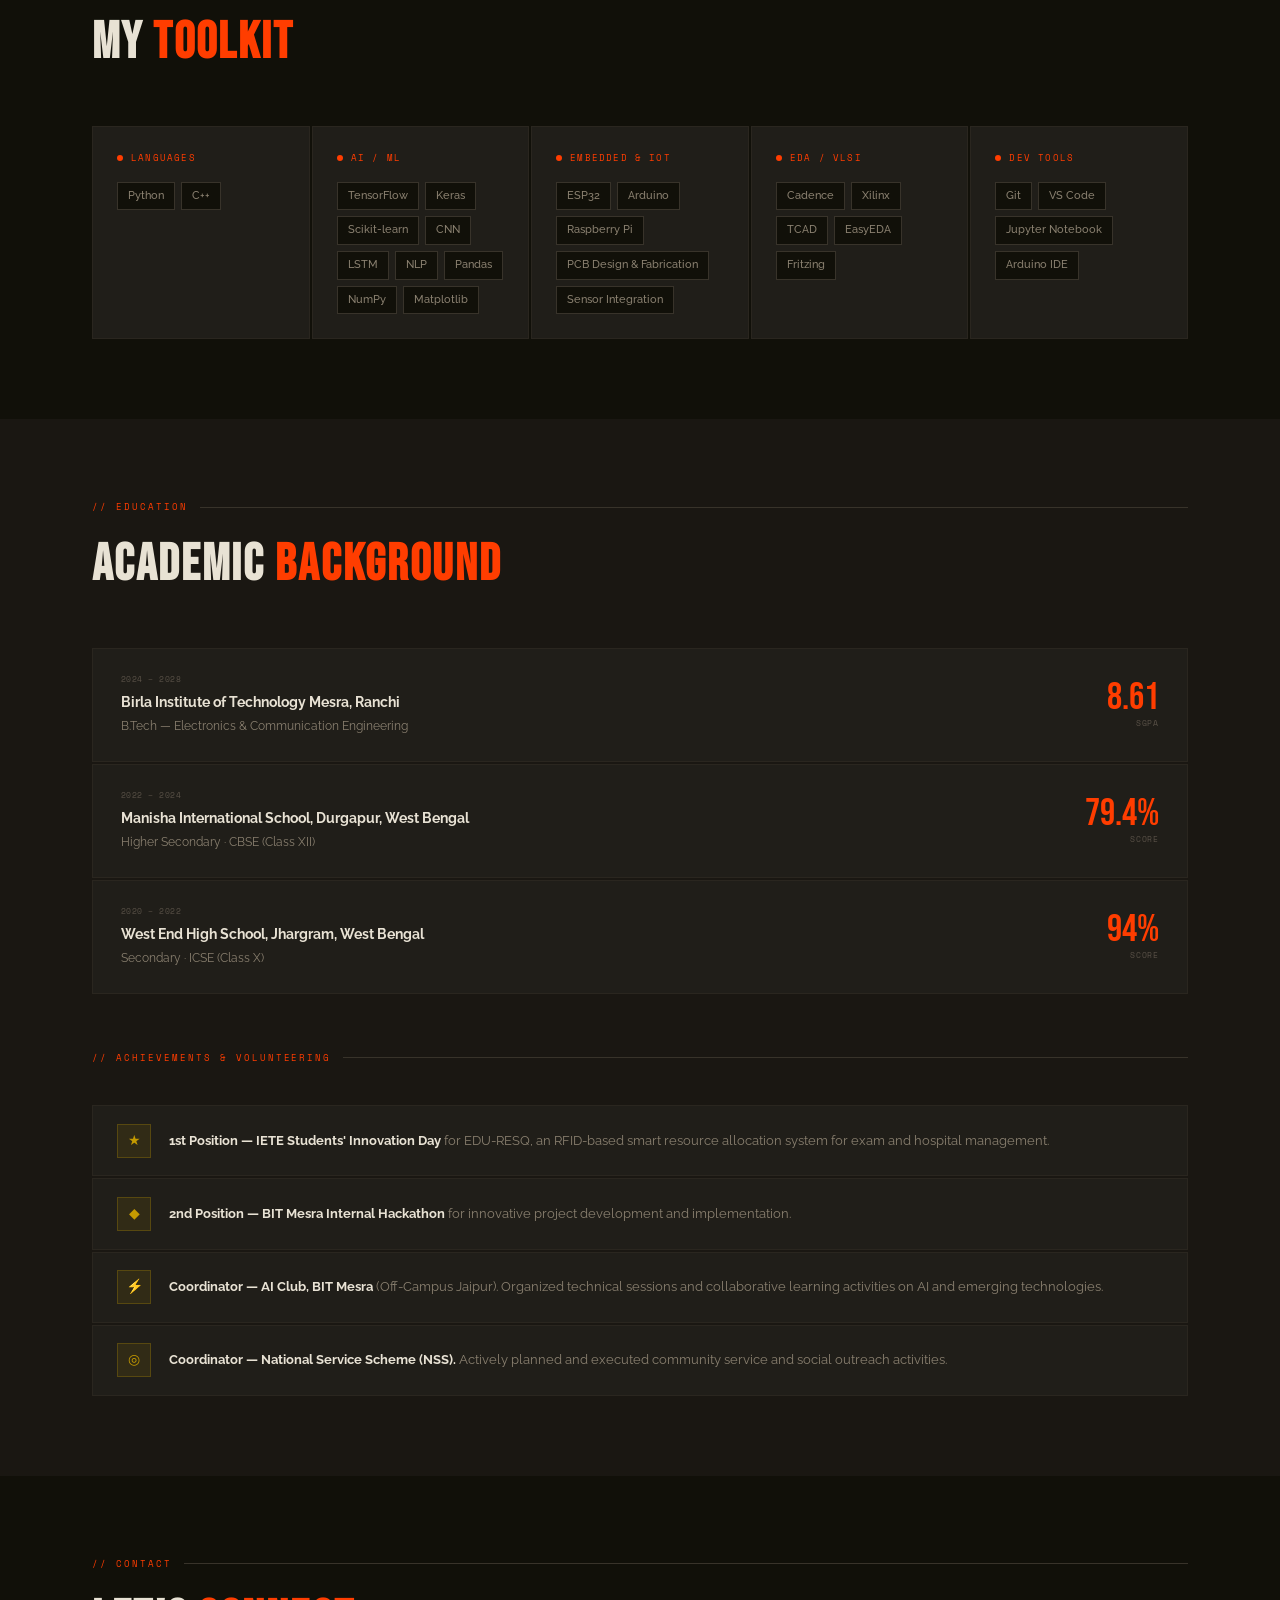
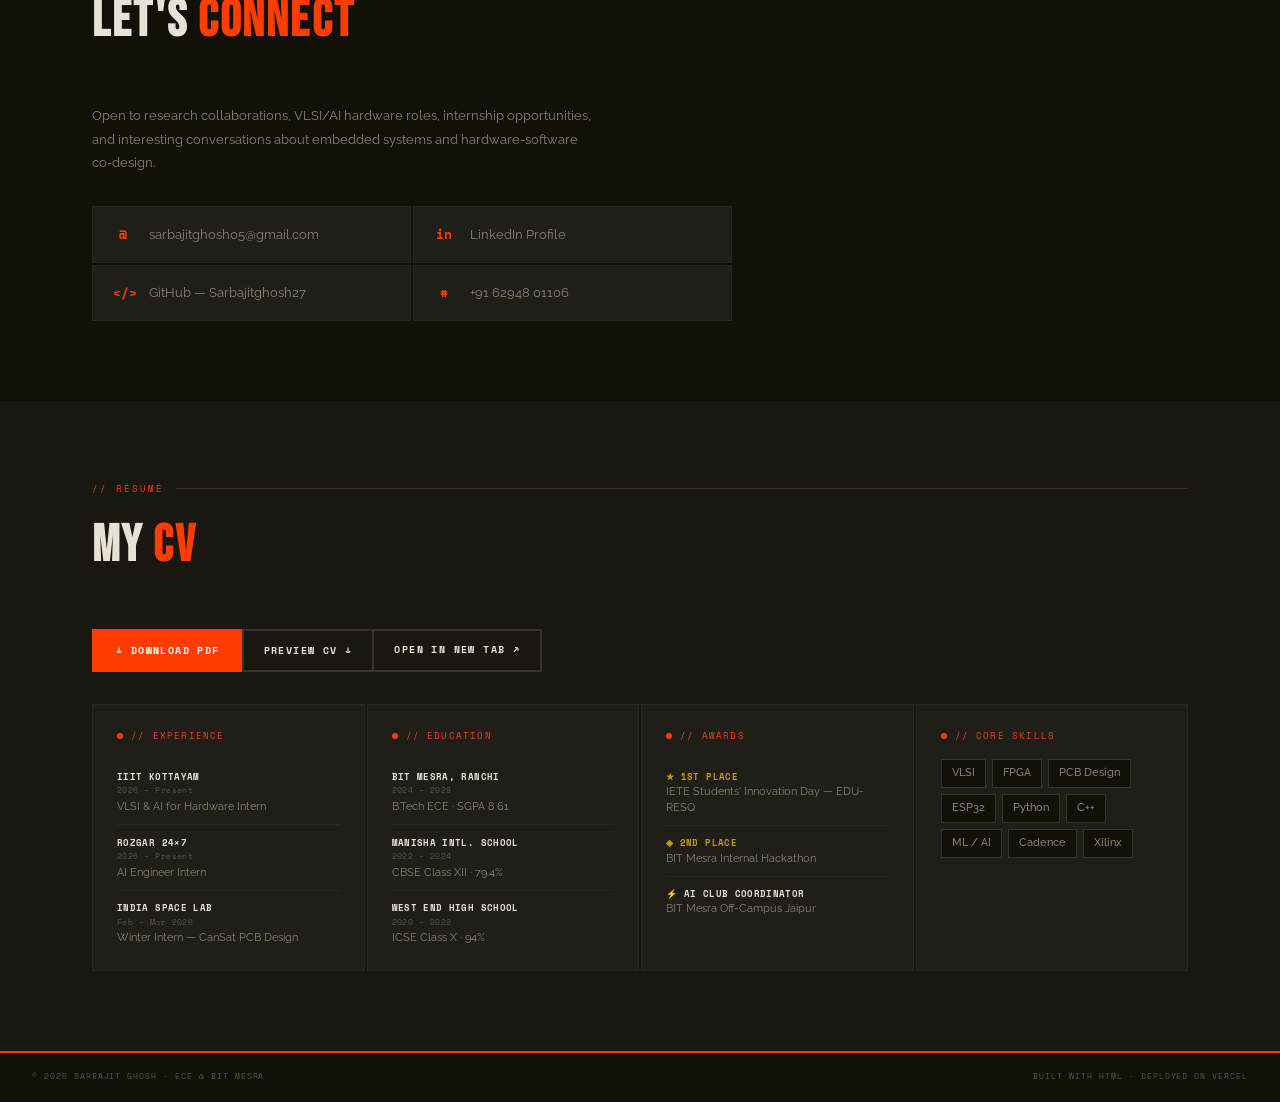
==== commit 8e859e10: "Add files via upload" ====
--- a/index.html
+++ b/index.html
@@ -26,6 +26,7 @@
       <li><a href="#skills">SKILLS</a></li>
       <li><a href="#education">EDU</a></li>
       <li><a href="#contact">CONTACT</a></li>
+      <li><a href="#resume" class="nav-resume-link">RÉSUMÉ ↓</a></li>
     </ul>
     <button class="nav-menu-btn" id="menuBtn" aria-label="Toggle menu">
       <span></span><span></span>
@@ -40,6 +41,7 @@
       <li><a href="#skills" class="mm-link">SKILLS</a></li>
       <li><a href="#education" class="mm-link">EDUCATION</a></li>
       <li><a href="#contact" class="mm-link">CONTACT</a></li>
+      <li><a href="#resume" class="mm-link">RÉSUMÉ</a></li>
     </ul>
   </div>
 
@@ -391,6 +393,129 @@
     </div>
   </section>
 
+  <!-- RESUME / CV -->
+  <section class="section" id="resume">
+    <div class="container">
+      <div class="section-header">
+        <p class="section-label">// Résumé</p>
+        <h2 class="section-title">MY <span>CV</span></h2>
+      </div>
+
+      <!-- Action bar -->
+      <div class="cv-actions reveal-up">
+        <a class="btn-primary" href="Sarbajit_Ghosh_CV.pdf" download="Sarbajit_Ghosh_CV.pdf">
+          ↓ DOWNLOAD PDF
+        </a>
+        <button class="btn-ghost cv-toggle-btn" id="cvToggleBtn" onclick="toggleCV()">
+          PREVIEW CV ↓
+        </button>
+        <a class="btn-ghost" href="Sarbajit_Ghosh_CV.pdf" target="_blank" rel="noopener">
+          OPEN IN NEW TAB ↗
+        </a>
+      </div>
+
+      <!-- Inline PDF viewer -->
+      <div class="cv-viewer-wrap" id="cvViewerWrap">
+        <div class="cv-viewer-header">
+          <span class="section-label" style="margin:0">// sarbajit_ghosh_cv.pdf</span>
+          <button class="cv-close-btn" onclick="toggleCV()">✕ CLOSE</button>
+        </div>
+        <div class="cv-embed-wrap">
+          <iframe
+            id="cvIframe"
+            class="cv-iframe"
+            src=""
+            data-src="Sarbajit_Ghosh_CV.pdf"
+            title="Sarbajit Ghosh CV"
+            loading="lazy"
+          ></iframe>
+          <!-- Fallback for mobile/browsers that block PDF iframes -->
+          <div class="cv-fallback" id="cvFallback">
+            <p>Your browser can't display PDFs inline.</p>
+            <a class="btn-primary" href="Sarbajit_Ghosh_CV.pdf" download>↓ DOWNLOAD PDF INSTEAD</a>
+          </div>
+        </div>
+      </div>
+
+      <!-- Quick-scan CV summary (always visible) -->
+      <div class="cv-summary reveal-up">
+        <div class="cv-summary-grid">
+
+          <div class="cv-block">
+            <div class="cv-block-label">// Experience</div>
+            <div class="cv-entry">
+              <span class="cv-entry-title">IIIT Kottayam</span>
+              <span class="cv-entry-period">2026 – Present</span>
+              <span class="cv-entry-role">VLSI &amp; AI for Hardware Intern</span>
+            </div>
+            <div class="cv-entry">
+              <span class="cv-entry-title">Rozgar 24×7</span>
+              <span class="cv-entry-period">2026 – Present</span>
+              <span class="cv-entry-role">AI Engineer Intern</span>
+            </div>
+            <div class="cv-entry">
+              <span class="cv-entry-title">India Space Lab</span>
+              <span class="cv-entry-period">Feb – Mar 2026</span>
+              <span class="cv-entry-role">Winter Intern — CanSat PCB Design</span>
+            </div>
+          </div>
+
+          <div class="cv-block">
+            <div class="cv-block-label">// Education</div>
+            <div class="cv-entry">
+              <span class="cv-entry-title">BIT Mesra, Ranchi</span>
+              <span class="cv-entry-period">2024 – 2028</span>
+              <span class="cv-entry-role">B.Tech ECE · SGPA 8.61</span>
+            </div>
+            <div class="cv-entry">
+              <span class="cv-entry-title">Manisha Intl. School</span>
+              <span class="cv-entry-period">2022 – 2024</span>
+              <span class="cv-entry-role">CBSE Class XII · 79.4%</span>
+            </div>
+            <div class="cv-entry">
+              <span class="cv-entry-title">West End High School</span>
+              <span class="cv-entry-period">2020 – 2022</span>
+              <span class="cv-entry-role">ICSE Class X · 94%</span>
+            </div>
+          </div>
+
+          <div class="cv-block">
+            <div class="cv-block-label">// Awards</div>
+            <div class="cv-entry">
+              <span class="cv-entry-title" style="color:var(--gold)">★ 1st Place</span>
+              <span class="cv-entry-role">IETE Students' Innovation Day — EDU-RESQ</span>
+            </div>
+            <div class="cv-entry">
+              <span class="cv-entry-title" style="color:var(--gold)">◆ 2nd Place</span>
+              <span class="cv-entry-role">BIT Mesra Internal Hackathon</span>
+            </div>
+            <div class="cv-entry">
+              <span class="cv-entry-title">⚡ AI Club Coordinator</span>
+              <span class="cv-entry-role">BIT Mesra Off-Campus Jaipur</span>
+            </div>
+          </div>
+
+          <div class="cv-block">
+            <div class="cv-block-label">// Core Skills</div>
+            <div class="chips" style="margin-top:4px">
+              <span class="chip">VLSI</span>
+              <span class="chip">FPGA</span>
+              <span class="chip">PCB Design</span>
+              <span class="chip">ESP32</span>
+              <span class="chip">Python</span>
+              <span class="chip">C++</span>
+              <span class="chip">ML / AI</span>
+              <span class="chip">Cadence</span>
+              <span class="chip">Xilinx</span>
+            </div>
+          </div>
+
+        </div>
+      </div>
+
+    </div>
+  </section>
+
   <!-- FOOTER -->
   <footer class="footer">
     <span class="footer-text">© 2026 SARBAJIT GHOSH · ECE @ BIT MESRA</span>
--- a/style.css
+++ b/style.css
@@ -435,6 +435,109 @@
   width: 20px; text-align: center; font-weight: 700;
 }
 
+/* ── RESUME / CV SECTION ── */
+.nav-resume-link {
+  background: var(--red) !important;
+  color: #fff !important;
+  padding: 4px 10px !important;
+  font-size: 9px !important;
+}
+.nav-resume-link:hover { opacity: 0.85; }
+.nav-resume-link::after { display: none !important; }
+
+.cv-actions {
+  display: flex; gap: 0; flex-wrap: wrap; margin-bottom: 2rem;
+}
+
+.cv-viewer-wrap {
+  display: none;
+  border: 1px solid var(--border-light);
+  margin-bottom: 2.5rem;
+  background: var(--bg-card);
+  overflow: hidden;
+}
+.cv-viewer-wrap.open { display: block; }
+
+.cv-viewer-header {
+  display: flex; justify-content: space-between; align-items: center;
+  padding: 0.7rem 1.25rem;
+  background: var(--bg-dark);
+  border-bottom: 1px solid var(--border);
+}
+.cv-close-btn {
+  font-family: 'Space Mono', monospace;
+  font-size: 8.5px; letter-spacing: .1em;
+  color: var(--dim); background: none; border: none; cursor: pointer;
+  transition: color 0.2s;
+}
+.cv-close-btn:hover { color: var(--red); }
+
+.cv-embed-wrap { position: relative; }
+
+.cv-iframe {
+  display: block;
+  width: 100%; height: 680px;
+  border: none;
+  background: #fff;
+}
+
+.cv-fallback {
+  display: none;
+  padding: 3rem 2rem; text-align: center;
+  font-size: 13px; color: var(--muted);
+  gap: 1rem; flex-direction: column; align-items: center;
+}
+.cv-fallback.visible { display: flex; }
+
+.cv-summary { margin-top: 0.5rem; }
+
+.cv-summary-grid {
+  display: grid;
+  grid-template-columns: repeat(auto-fit, minmax(230px, 1fr));
+  gap: 2px;
+}
+
+.cv-block {
+  background: var(--bg-card);
+  border: 1px solid var(--border);
+  padding: 1.5rem;
+  transition: border-color 0.25s;
+}
+.cv-block:hover { border-color: var(--border-light); }
+
+.cv-block-label {
+  font-family: 'Space Mono', monospace;
+  font-size: 8.5px; color: var(--red);
+  letter-spacing: .14em; text-transform: uppercase;
+  margin-bottom: 1rem;
+  display: flex; align-items: center; gap: 8px;
+}
+.cv-block-label::before {
+  content: ''; width: 6px; height: 6px; border-radius: 50%;
+  background: var(--red); display: block; flex-shrink: 0;
+}
+
+.cv-entry {
+  display: flex; flex-direction: column;
+  padding: 0.6rem 0;
+  border-bottom: 1px solid var(--border);
+}
+.cv-entry:last-child { border-bottom: none; padding-bottom: 0; }
+
+.cv-entry-title {
+  font-family: 'Space Mono', monospace;
+  font-size: 9px; font-weight: 700; color: var(--cream);
+  letter-spacing: .04em; text-transform: uppercase;
+}
+.cv-entry-period {
+  font-family: 'Space Mono', monospace;
+  font-size: 7.5px; color: var(--dim);
+  letter-spacing: .06em; margin: 1px 0;
+}
+.cv-entry-role {
+  font-size: 11px; color: var(--muted); line-height: 1.4;
+}
+
 /* ── FOOTER ── */
 .footer {
   padding: 1.1rem 2rem;
@@ -471,4 +574,7 @@
   .contact-grid { grid-template-columns: 1fr; }
   .container { padding: 0 1rem; }
   .section { padding: 3.5rem 0; }
-}
+  .cv-iframe { height: 420px; }
+  .cv-summary-grid { grid-template-columns: 1fr; }
+  .cv-actions { flex-direction: column; }
+}
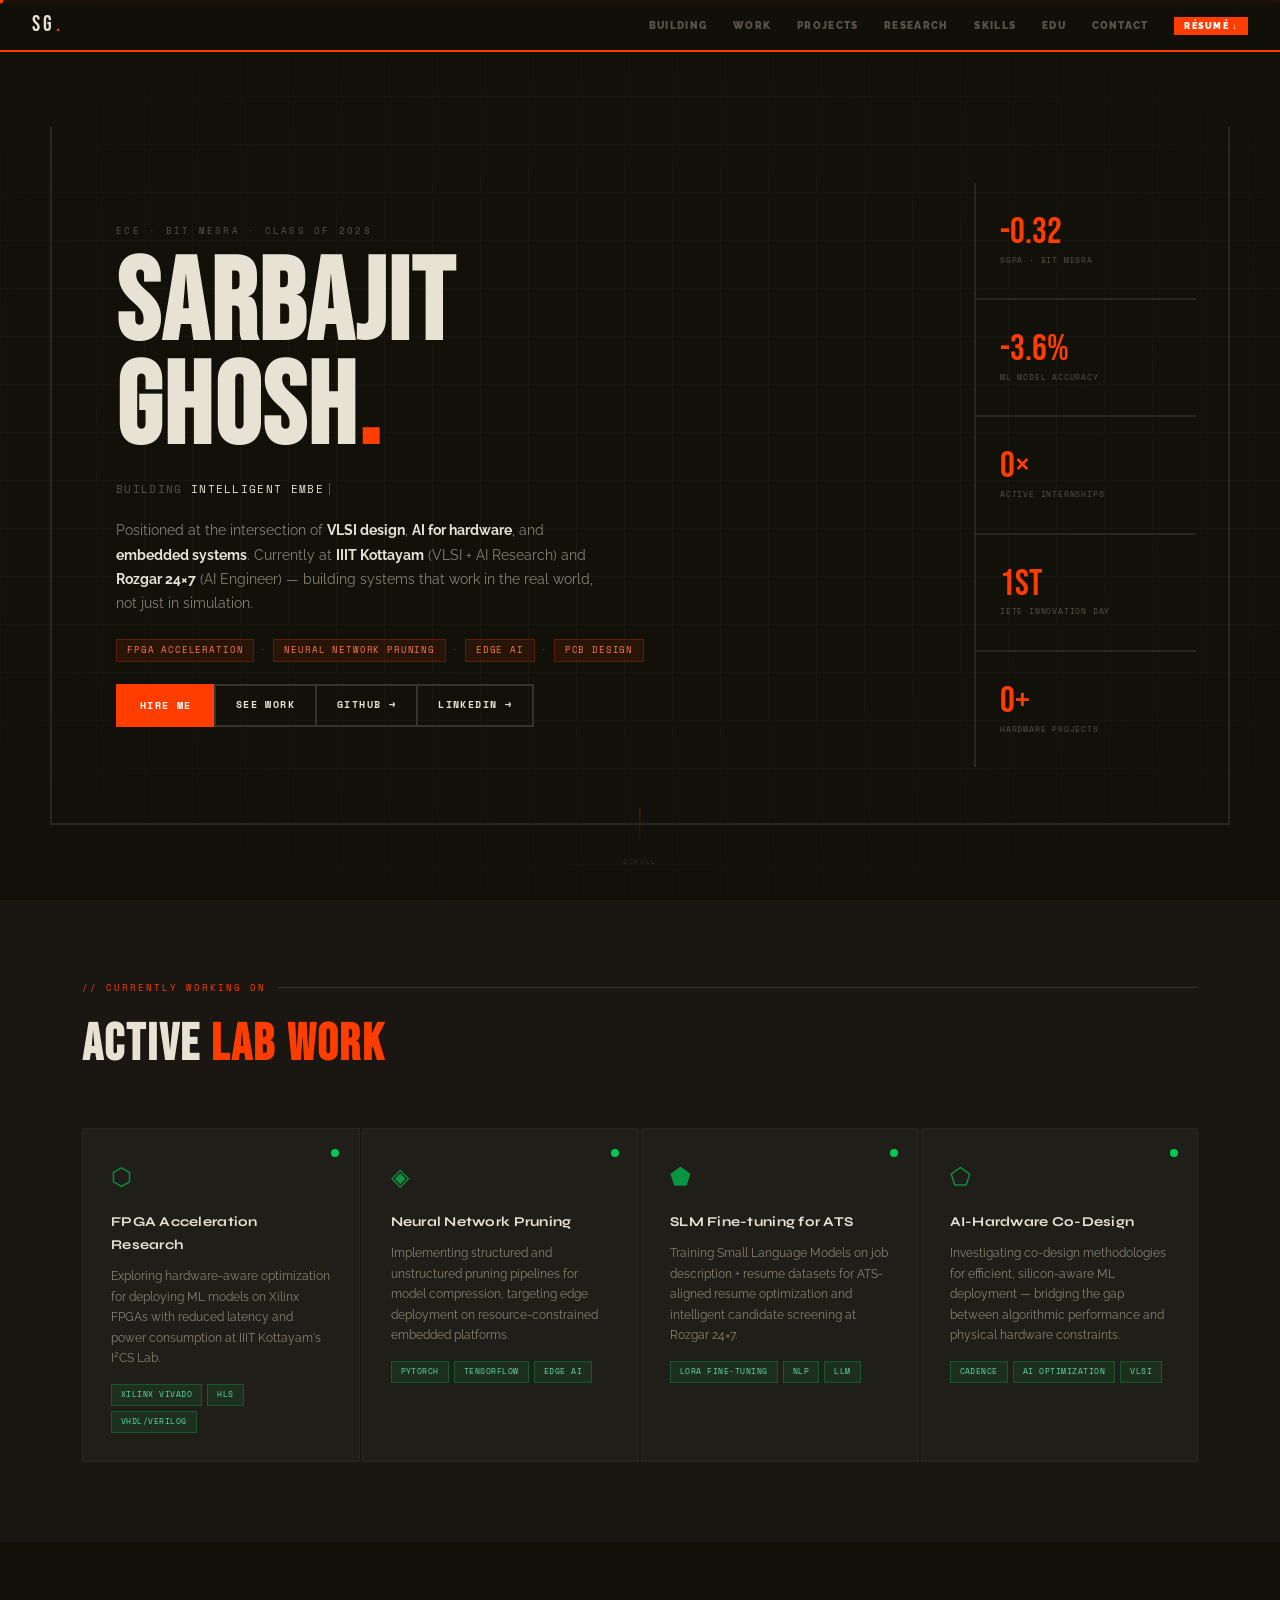
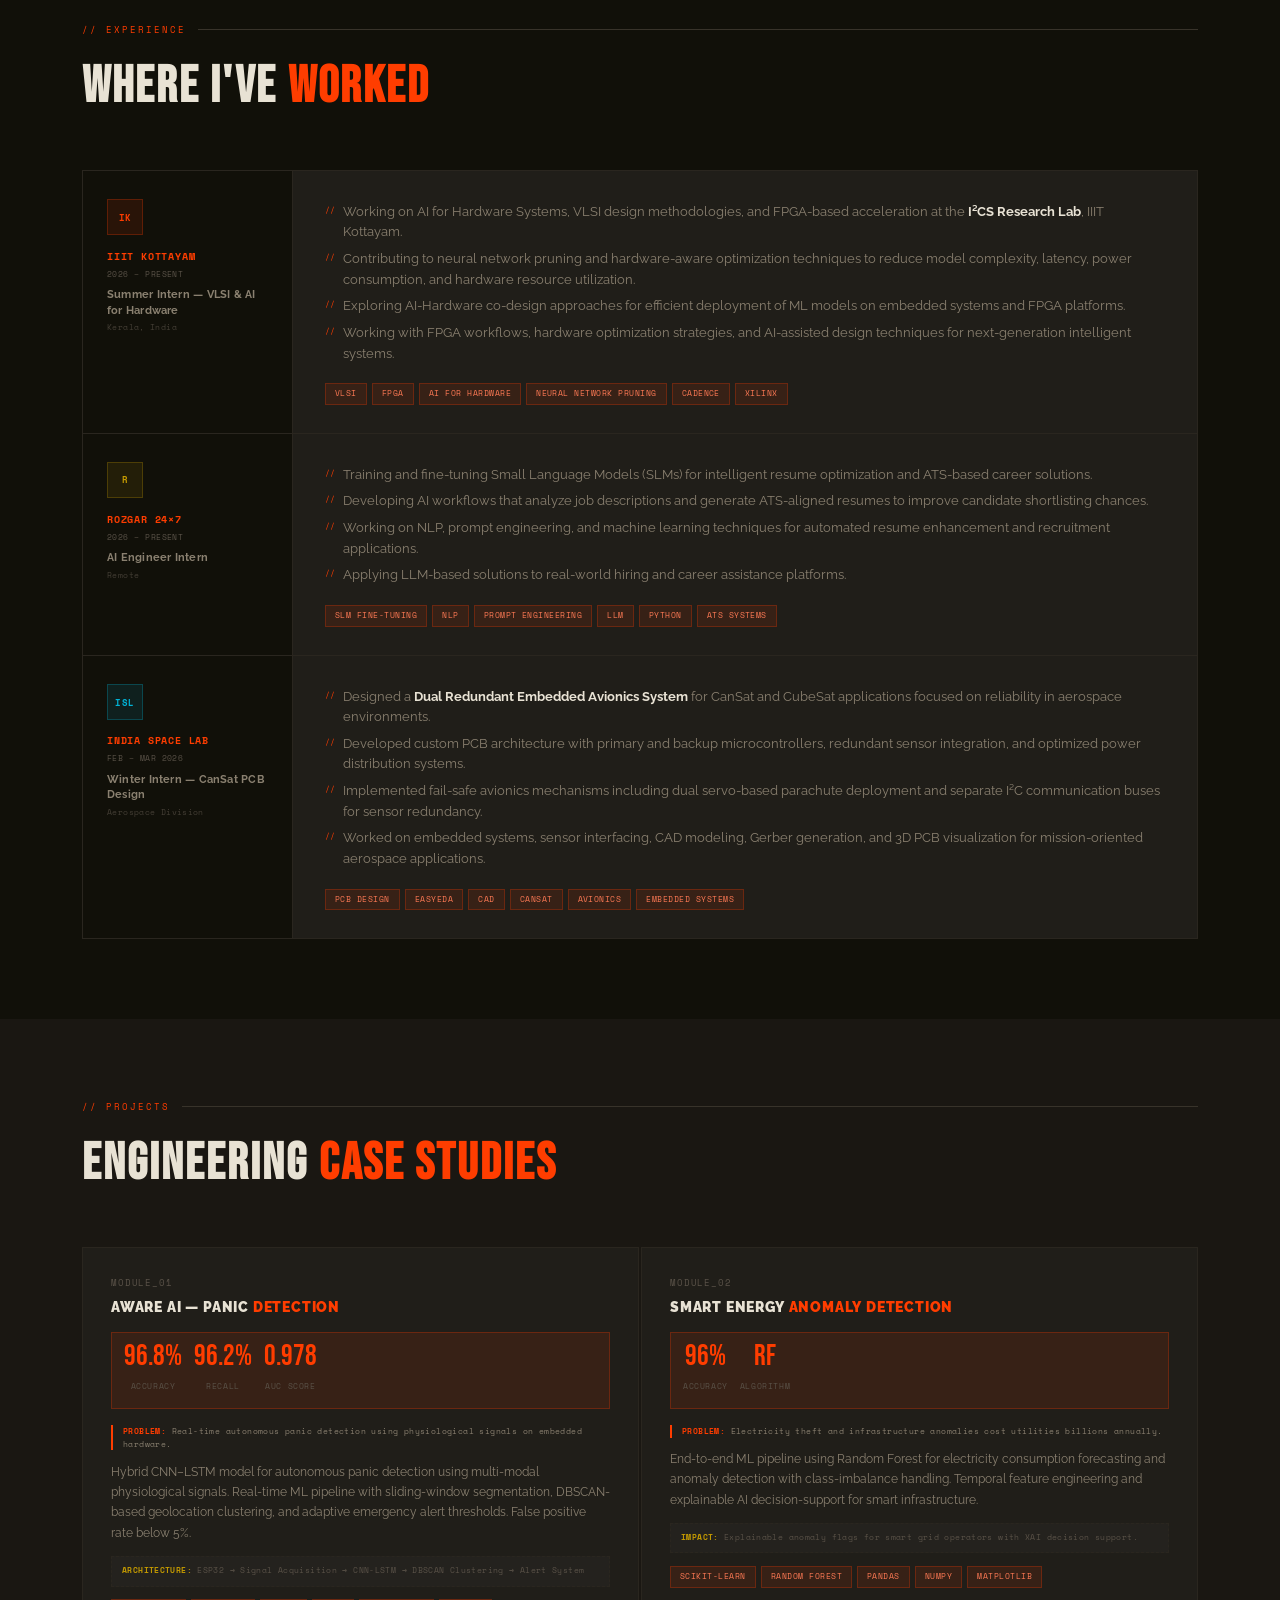
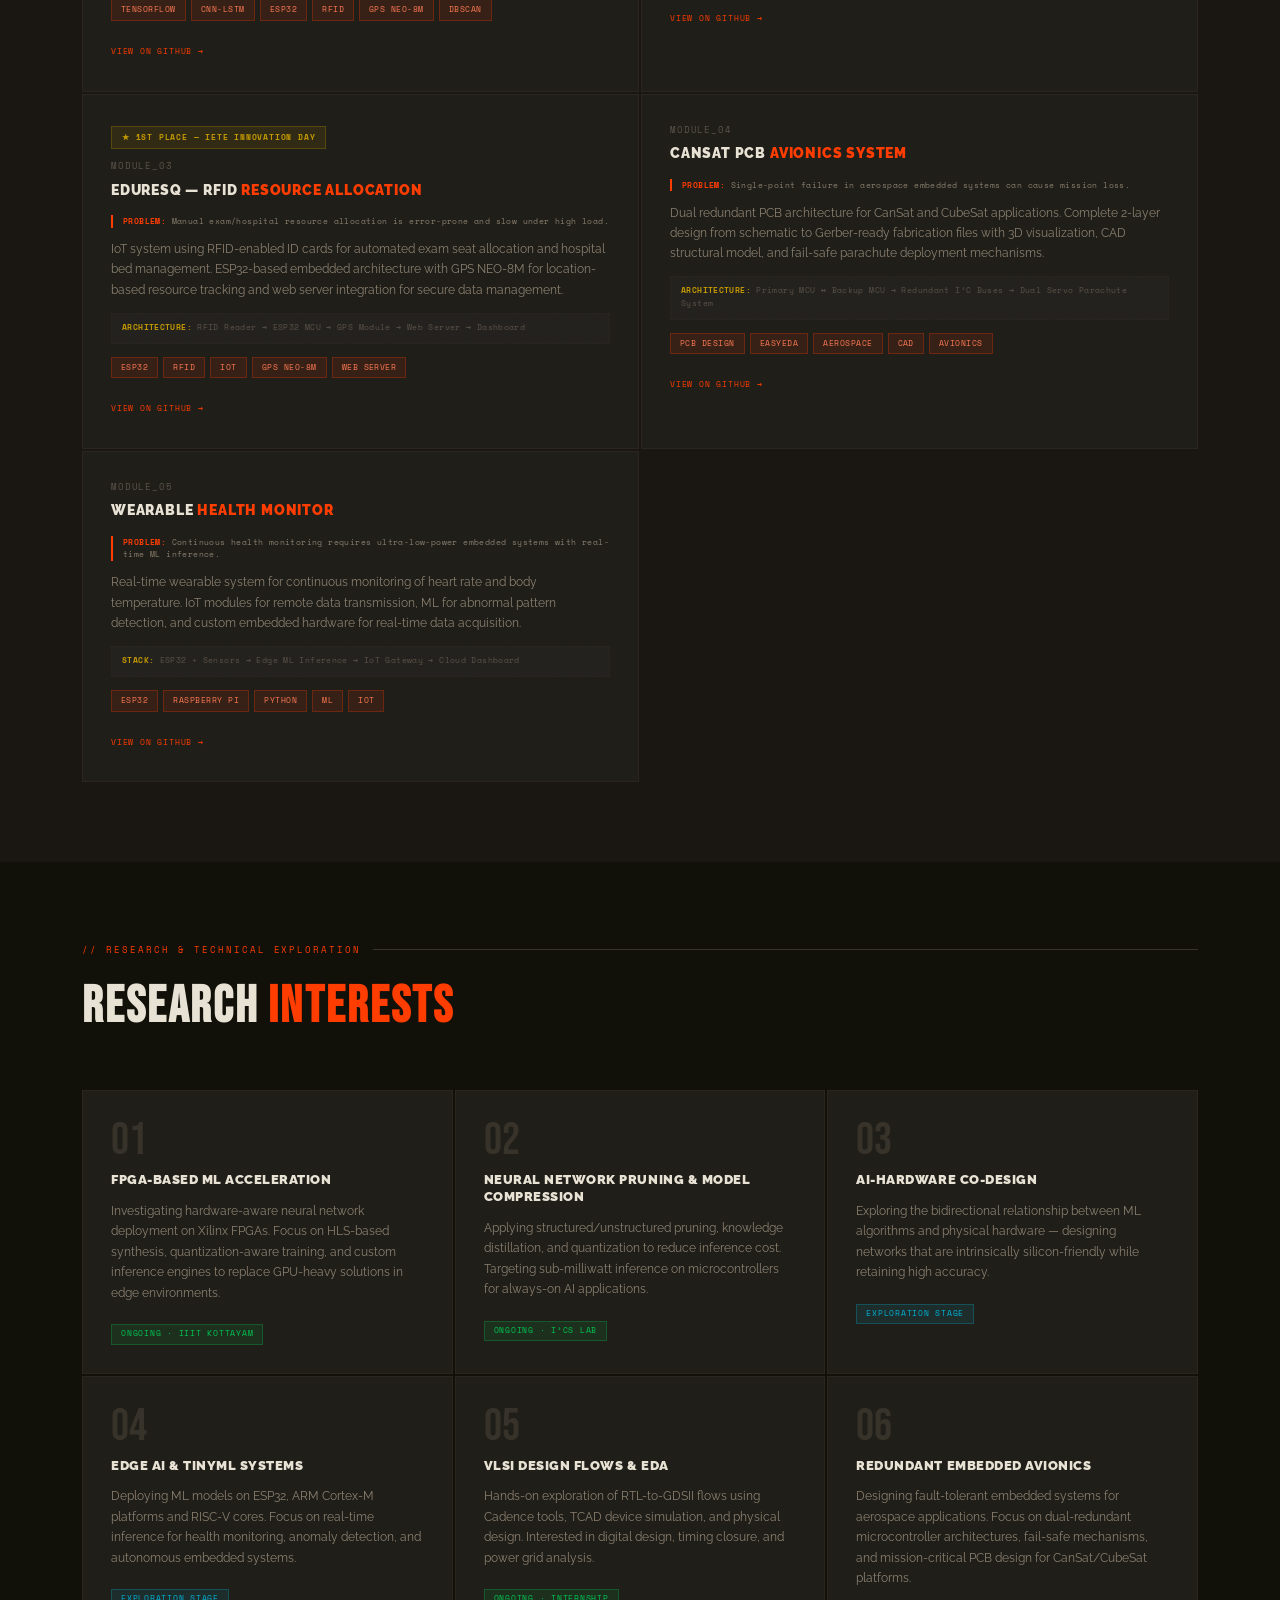
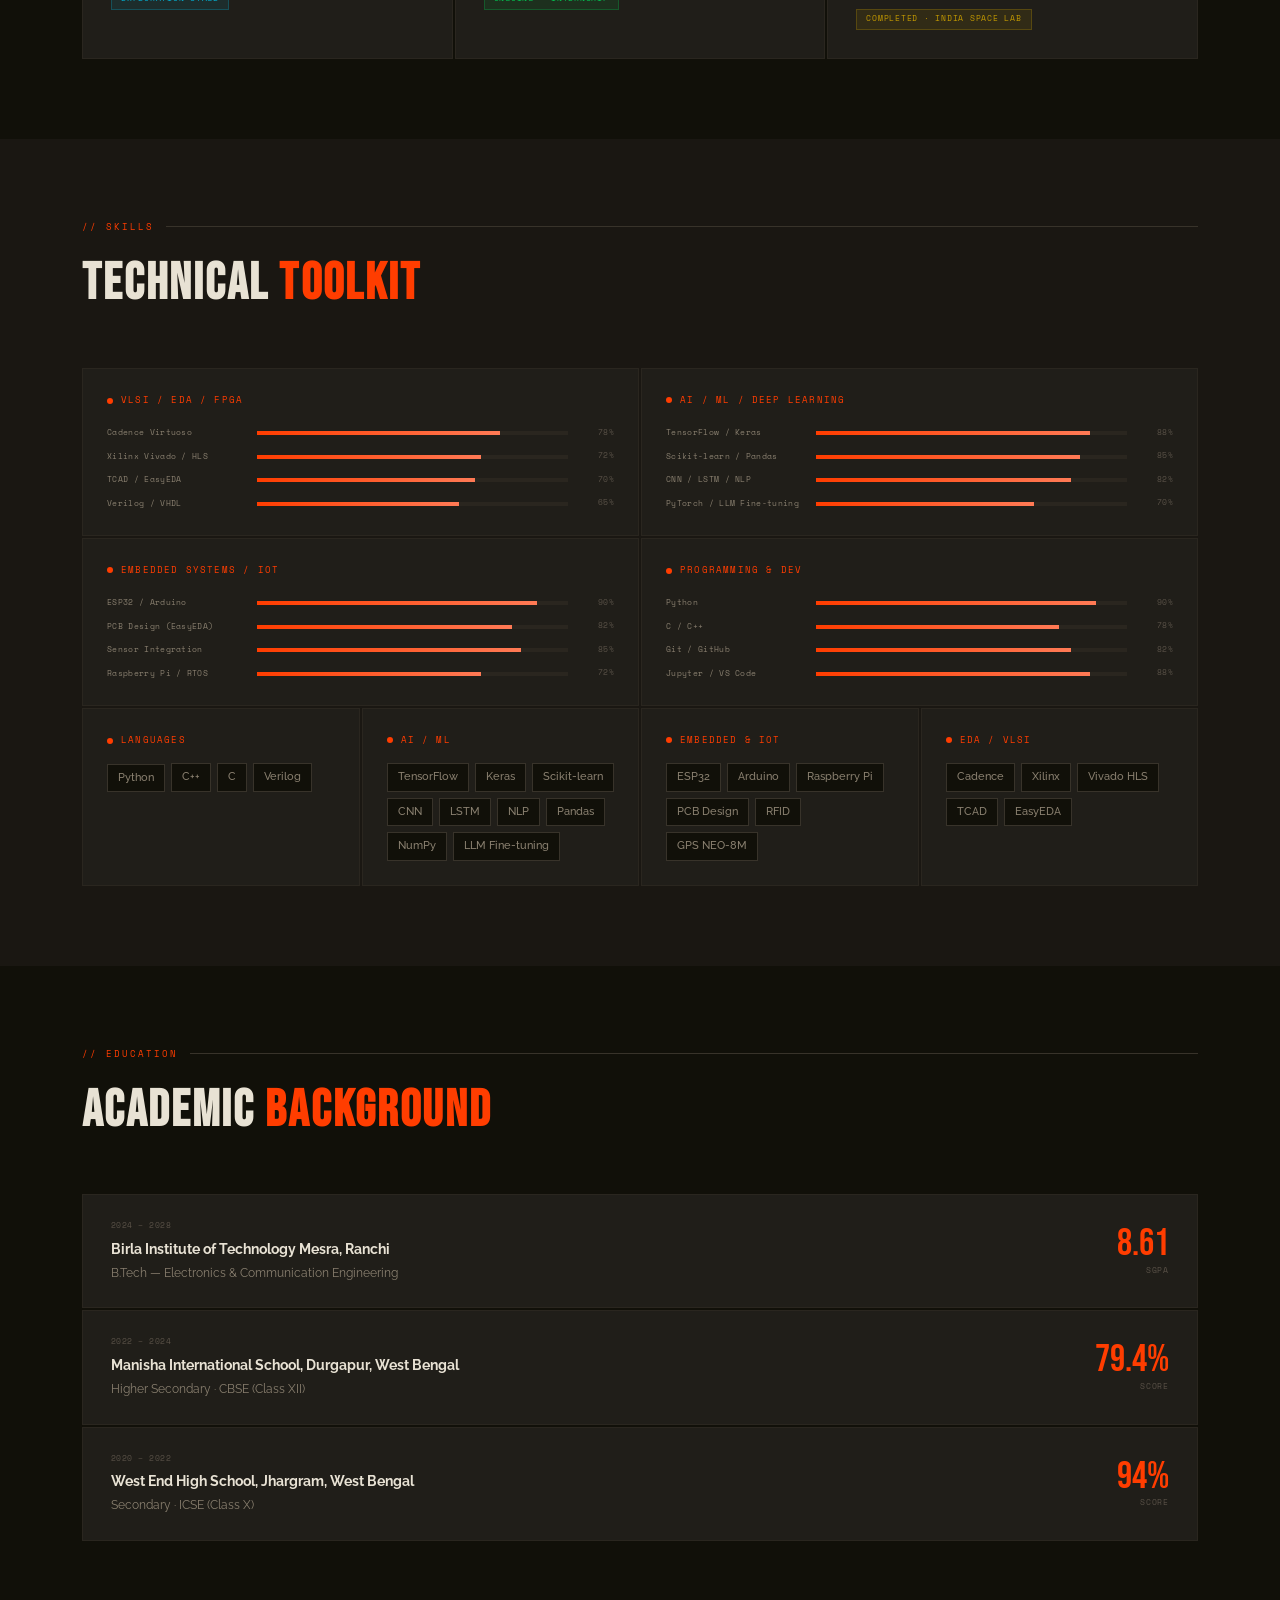
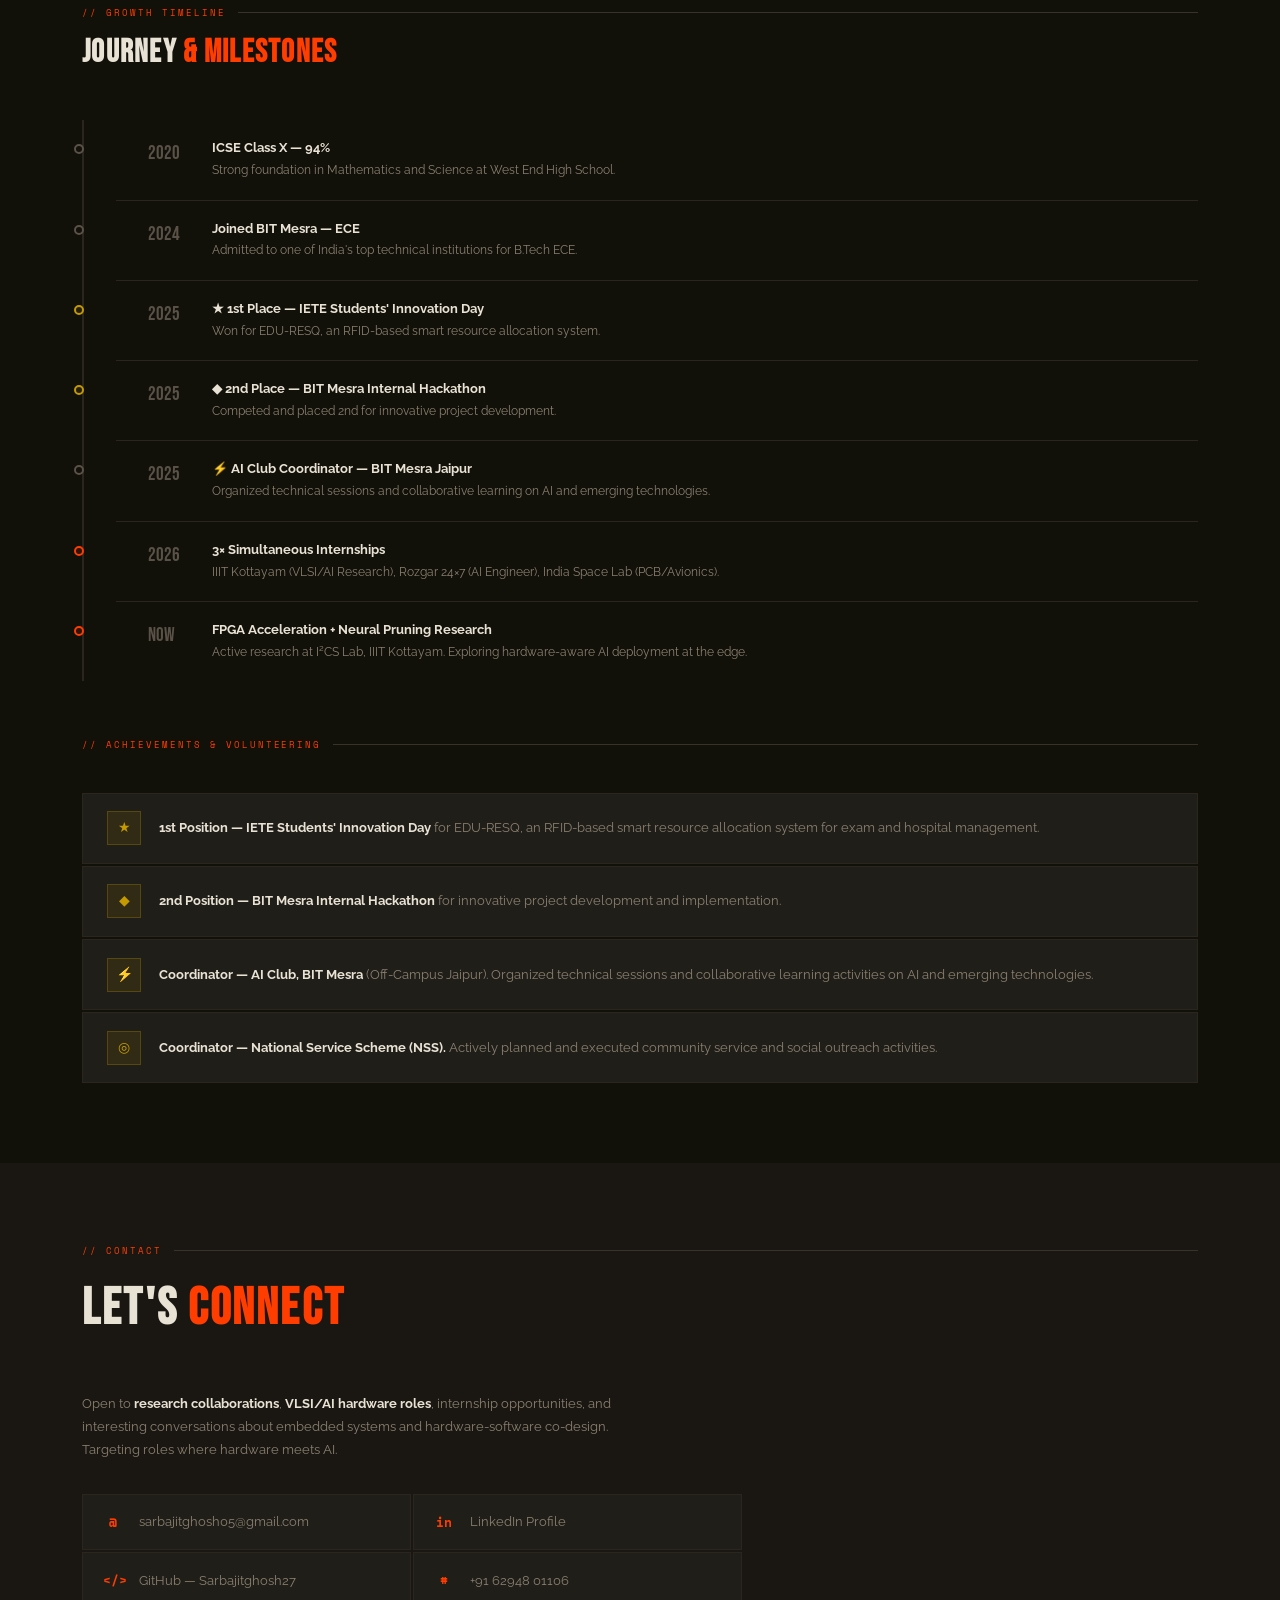
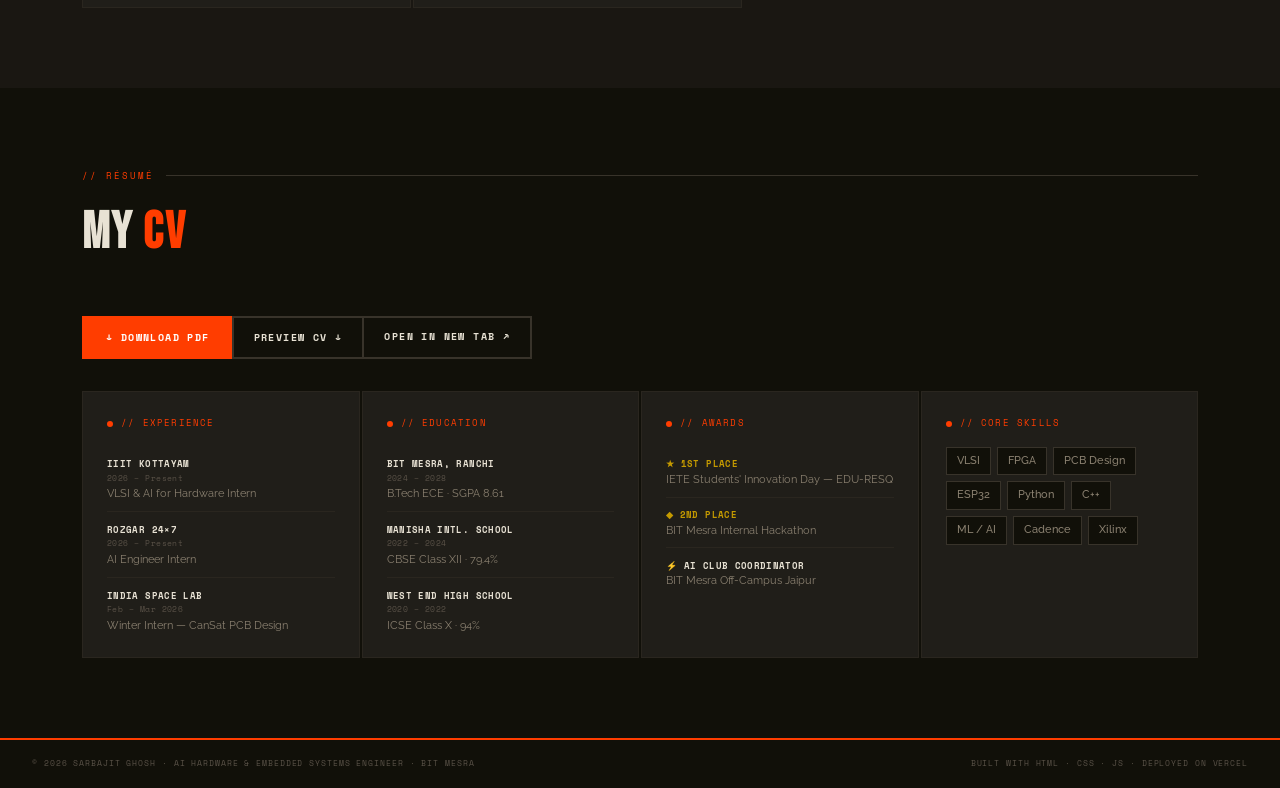
==== commit e3efe14a: "Add files via upload" ====
--- a/index.html
+++ b/index.html
@@ -3,12 +3,17 @@
 <head>
   <meta charset="UTF-8" />
   <meta name="viewport" content="width=device-width, initial-scale=1.0" />
-  <title>Sarbajit Ghosh — ECE · VLSI · Embedded AI</title>
-  <meta name="description" content="Sarbajit Ghosh — ECE Undergrad at BIT Mesra. VLSI Researcher at IIIT Kottayam. AI Engineer at Rozgar 24x7." />
+  <title>Sarbajit Ghosh — AI Hardware & Embedded Systems Engineer</title>
+  <meta name="description" content="Sarbajit Ghosh — AI Hardware & Embedded Systems Engineer. ECE @ BIT Mesra. VLSI Researcher at IIIT Kottayam. Building Intelligent Embedded Systems using FPGA, AI & IoT." />
+  <meta name="keywords" content="VLSI, FPGA, Embedded Systems, AI Hardware, ECE, BIT Mesra, IoT, PCB Design, Neural Network Pruning" />
   <meta name="author" content="Sarbajit Ghosh" />
+  <!-- Open Graph -->
+  <meta property="og:title" content="Sarbajit Ghosh — AI Hardware & Embedded Systems Engineer" />
+  <meta property="og:description" content="Building Intelligent Embedded Systems using FPGA, AI and IoT." />
+  <meta property="og:type" content="website" />
   <link rel="preconnect" href="https://fonts.googleapis.com" />
   <link rel="preconnect" href="https://fonts.gstatic.com" crossorigin />
-  <link href="https://fonts.googleapis.com/css2?family=Bebas+Neue&family=Raleway:wght@300;400;500;700;900&family=Space+Mono:ital,wght@0,400;0,700;1,400&display=swap" rel="stylesheet" />
+  <link href="https://fonts.googleapis.com/css2?family=Bebas+Neue&family=Raleway:wght@300;400;500;700;900&family=Space+Mono:ital,wght@0,400;0,700;1,400&family=Syne:wght@400;700;800&display=swap" rel="stylesheet" />
   <link rel="stylesheet" href="style.css" />
 </head>
 <body>
@@ -17,12 +22,22 @@
   <div class="cursor-ring" id="cursorRing"></div>
   <div class="noise" aria-hidden="true"></div>
 
+  <!-- LOADER -->
+  <div class="loader" id="loader">
+    <div class="loader-inner">
+      <div class="loader-bar"></div>
+      <div class="loader-text">INITIALIZING<span class="loader-dots">...</span></div>
+    </div>
+  </div>
+
   <!-- NAV -->
   <nav class="nav" id="nav">
-    <a class="nav-logo" href="#home">SARBAJIT<span>.</span></a>
+    <a class="nav-logo" href="#home">SG<span>.</span></a>
     <ul class="nav-links">
+      <li><a href="#currently-building">BUILDING</a></li>
       <li><a href="#experience">WORK</a></li>
       <li><a href="#projects">PROJECTS</a></li>
+      <li><a href="#research">RESEARCH</a></li>
       <li><a href="#skills">SKILLS</a></li>
       <li><a href="#education">EDU</a></li>
       <li><a href="#contact">CONTACT</a></li>
@@ -36,8 +51,10 @@
   <!-- MOBILE MENU -->
   <div class="mobile-menu" id="mobileMenu">
     <ul>
+      <li><a href="#currently-building" class="mm-link">BUILDING</a></li>
       <li><a href="#experience" class="mm-link">WORK</a></li>
       <li><a href="#projects" class="mm-link">PROJECTS</a></li>
+      <li><a href="#research" class="mm-link">RESEARCH</a></li>
       <li><a href="#skills" class="mm-link">SKILLS</a></li>
       <li><a href="#education" class="mm-link">EDUCATION</a></li>
       <li><a href="#contact" class="mm-link">CONTACT</a></li>
@@ -47,42 +64,118 @@
 
   <!-- HERO -->
   <section class="hero" id="home">
+    <div class="hero-grid-bg" aria-hidden="true"></div>
     <div class="hero-inner">
       <div class="hero-left">
         <p class="kicker reveal-up">ECE · BIT MESRA · CLASS OF 2028</p>
         <h1 class="hero-title reveal-up" style="animation-delay:.1s">
           SARBAJIT<br>GHOSH<span class="dot">.</span>
         </h1>
-        <p class="hero-sub reveal-up" style="animation-delay:.18s">
-          Hardware Engineer &nbsp;·&nbsp; AI Researcher &nbsp;·&nbsp; Builder
+        <div class="hero-typing-wrap reveal-up" style="animation-delay:.16s">
+          <span class="typing-prefix">Building&nbsp;</span>
+          <span class="typing-text" id="typingText"></span><span class="typing-cursor">|</span>
+        </div>
+        <p class="hero-desc reveal-up" style="animation-delay:.24s">
+          Positioned at the intersection of <strong>VLSI design</strong>, <strong>AI for hardware</strong>, and
+          <strong>embedded systems</strong>. Currently at <strong>IIIT Kottayam</strong> (VLSI + AI Research)
+          and <strong>Rozgar 24×7</strong> (AI Engineer) — building systems that work in the real world, not just in simulation.
         </p>
-        <p class="hero-desc reveal-up" style="animation-delay:.24s">
-          Building at the intersection of <strong>VLSI design</strong>, <strong>AI for hardware</strong>, and
-          <strong>embedded systems</strong>. Currently interning at <strong>IIIT Kottayam</strong> (VLSI + AI)
-          and <strong>Rozgar 24×7</strong> (AI Engineer) — systems that work in the real world, not just in simulation.
+        <p class="hero-tagline reveal-up" style="animation-delay:.28s">
+          <span class="tag-highlight">FPGA Acceleration</span>
+          <span class="tag-sep">·</span>
+          <span class="tag-highlight">Neural Network Pruning</span>
+          <span class="tag-sep">·</span>
+          <span class="tag-highlight">Edge AI</span>
+          <span class="tag-sep">·</span>
+          <span class="tag-highlight">PCB Design</span>
         </p>
-        <div class="hero-btns reveal-up" style="animation-delay:.3s">
+        <div class="hero-btns reveal-up" style="animation-delay:.32s">
           <a class="btn-primary" href="#contact">HIRE ME</a>
           <a class="btn-ghost" href="#projects">SEE WORK</a>
           <a class="btn-ghost" href="https://github.com/Sarbajitghosh27" target="_blank" rel="noopener">GITHUB →</a>
+          <a class="btn-ghost" href="https://linkedin.com/in/sarbajit-ghosh-2b96232a0/" target="_blank" rel="noopener">LINKEDIN →</a>
         </div>
       </div>
       <div class="hero-right reveal-up" style="animation-delay:.2s">
         <div class="stat-block">
-          <div class="stat-num">8.61</div>
+          <div class="stat-num" data-target="8.61" data-decimals="2">8.61</div>
           <div class="stat-lbl">SGPA · BIT Mesra</div>
         </div>
         <div class="stat-block">
-          <div class="stat-num">96.8%</div>
+          <div class="stat-num" data-target="96.8" data-suffix="%" data-decimals="1">96.8%</div>
           <div class="stat-lbl">ML Model Accuracy</div>
         </div>
         <div class="stat-block">
-          <div class="stat-num">3×</div>
+          <div class="stat-num" data-target="3" data-suffix="×">3×</div>
           <div class="stat-lbl">Active Internships</div>
         </div>
         <div class="stat-block">
           <div class="stat-num">1ST</div>
           <div class="stat-lbl">IETE Innovation Day</div>
+        </div>
+        <div class="stat-block">
+          <div class="stat-num" data-target="5" data-suffix="+">5+</div>
+          <div class="stat-lbl">Hardware Projects</div>
+        </div>
+      </div>
+    </div>
+    <div class="hero-scroll-hint">
+      <span class="scroll-line"></span>
+      <span class="scroll-label">SCROLL</span>
+    </div>
+  </section>
+
+  <!-- CURRENTLY BUILDING -->
+  <section class="section section-building" id="currently-building">
+    <div class="container">
+      <div class="section-header">
+        <p class="section-label">// Currently Working On</p>
+        <h2 class="section-title">ACTIVE <span>LAB WORK</span></h2>
+      </div>
+      <div class="building-grid">
+        <div class="building-card reveal-up">
+          <div class="building-status pulse-dot"></div>
+          <div class="building-icon">⬡</div>
+          <div class="building-title">FPGA Acceleration Research</div>
+          <div class="building-desc">Exploring hardware-aware optimization for deploying ML models on Xilinx FPGAs with reduced latency and power consumption at IIIT Kottayam's I²CS Lab.</div>
+          <div class="building-stack">
+            <span class="tag">Xilinx Vivado</span>
+            <span class="tag">HLS</span>
+            <span class="tag">VHDL/Verilog</span>
+          </div>
+        </div>
+        <div class="building-card reveal-up">
+          <div class="building-status pulse-dot"></div>
+          <div class="building-icon">◈</div>
+          <div class="building-title">Neural Network Pruning</div>
+          <div class="building-desc">Implementing structured and unstructured pruning pipelines for model compression, targeting edge deployment on resource-constrained embedded platforms.</div>
+          <div class="building-stack">
+            <span class="tag">PyTorch</span>
+            <span class="tag">TensorFlow</span>
+            <span class="tag">Edge AI</span>
+          </div>
+        </div>
+        <div class="building-card reveal-up">
+          <div class="building-status pulse-dot"></div>
+          <div class="building-icon">⬟</div>
+          <div class="building-title">SLM Fine-tuning for ATS</div>
+          <div class="building-desc">Training Small Language Models on job description + resume datasets for ATS-aligned resume optimization and intelligent candidate screening at Rozgar 24×7.</div>
+          <div class="building-stack">
+            <span class="tag">LoRA Fine-tuning</span>
+            <span class="tag">NLP</span>
+            <span class="tag">LLM</span>
+          </div>
+        </div>
+        <div class="building-card reveal-up">
+          <div class="building-status pulse-dot"></div>
+          <div class="building-icon">⬠</div>
+          <div class="building-title">AI-Hardware Co-Design</div>
+          <div class="building-desc">Investigating co-design methodologies for efficient, silicon-aware ML deployment — bridging the gap between algorithmic performance and physical hardware constraints.</div>
+          <div class="building-stack">
+            <span class="tag">Cadence</span>
+            <span class="tag">AI Optimization</span>
+            <span class="tag">VLSI</span>
+          </div>
         </div>
       </div>
     </div>
@@ -99,13 +192,17 @@
 
         <div class="exp-item reveal-up">
           <div class="exp-meta">
+            <div class="exp-badge-wrap">
+              <div class="exp-badge iiit">IK</div>
+            </div>
             <div class="exp-org">IIIT Kottayam</div>
             <div class="exp-period">2026 – PRESENT</div>
             <div class="exp-type">Summer Intern — VLSI &amp; AI for Hardware</div>
+            <div class="exp-location">Kerala, India</div>
           </div>
           <div class="exp-body">
             <ul class="exp-bullets">
-              <li>Working on AI for Hardware Systems, VLSI design methodologies, and FPGA-based acceleration at the I²CS Research Lab, IIIT Kottayam.</li>
+              <li>Working on AI for Hardware Systems, VLSI design methodologies, and FPGA-based acceleration at the <strong>I²CS Research Lab</strong>, IIIT Kottayam.</li>
               <li>Contributing to neural network pruning and hardware-aware optimization techniques to reduce model complexity, latency, power consumption, and hardware resource utilization.</li>
               <li>Exploring AI-Hardware co-design approaches for efficient deployment of ML models on embedded systems and FPGA platforms.</li>
               <li>Working with FPGA workflows, hardware optimization strategies, and AI-assisted design techniques for next-generation intelligent systems.</li>
@@ -123,9 +220,13 @@
 
         <div class="exp-item reveal-up">
           <div class="exp-meta">
+            <div class="exp-badge-wrap">
+              <div class="exp-badge rozgar">R</div>
+            </div>
             <div class="exp-org">Rozgar 24×7</div>
             <div class="exp-period">2026 – PRESENT</div>
             <div class="exp-type">AI Engineer Intern</div>
+            <div class="exp-location">Remote</div>
           </div>
           <div class="exp-body">
             <ul class="exp-bullets">
@@ -147,13 +248,17 @@
 
         <div class="exp-item reveal-up">
           <div class="exp-meta">
+            <div class="exp-badge-wrap">
+              <div class="exp-badge isl">ISL</div>
+            </div>
             <div class="exp-org">India Space Lab</div>
             <div class="exp-period">FEB – MAR 2026</div>
             <div class="exp-type">Winter Intern — CanSat PCB Design</div>
+            <div class="exp-location">Aerospace Division</div>
           </div>
           <div class="exp-body">
             <ul class="exp-bullets">
-              <li>Designed a Dual Redundant Embedded Avionics System for CanSat and CubeSat applications focused on reliability in aerospace environments.</li>
+              <li>Designed a <strong>Dual Redundant Embedded Avionics System</strong> for CanSat and CubeSat applications focused on reliability in aerospace environments.</li>
               <li>Developed custom PCB architecture with primary and backup microcontrollers, redundant sensor integration, and optimized power distribution systems.</li>
               <li>Implemented fail-safe avionics mechanisms including dual servo-based parachute deployment and separate I²C communication buses for sensor redundancy.</li>
               <li>Worked on embedded systems, sensor interfacing, CAD modeling, Gerber generation, and 3D PCB visualization for mission-oriented aerospace applications.</li>
@@ -178,7 +283,7 @@
     <div class="container">
       <div class="section-header">
         <p class="section-label">// Projects</p>
-        <h2 class="section-title">THINGS I'VE <span>BUILT</span></h2>
+        <h2 class="section-title">ENGINEERING <span>CASE STUDIES</span></h2>
       </div>
       <div class="projects-grid">
 
@@ -190,11 +295,18 @@
             <div class="metric"><span class="metric-val">96.2%</span><span class="metric-lbl">Recall</span></div>
             <div class="metric"><span class="metric-val">0.978</span><span class="metric-lbl">AUC Score</span></div>
           </div>
+          <div class="project-problem"><span class="prob-label">PROBLEM:</span> Real-time autonomous panic detection using physiological signals on embedded hardware.</div>
           <p class="project-desc">Hybrid CNN–LSTM model for autonomous panic detection using multi-modal physiological signals. Real-time ML pipeline with sliding-window segmentation, DBSCAN-based geolocation clustering, and adaptive emergency alert thresholds. False positive rate below 5%.</p>
+          <div class="project-arch">
+            <span class="arch-label">ARCHITECTURE:</span> ESP32 → Signal Acquisition → CNN-LSTM → DBSCAN Clustering → Alert System
+          </div>
           <div class="tags">
             <span class="tag">TensorFlow</span><span class="tag">CNN-LSTM</span>
             <span class="tag">ESP32</span><span class="tag">RFID</span>
             <span class="tag">GPS NEO-8M</span><span class="tag">DBSCAN</span>
+          </div>
+          <div class="project-links">
+            <a class="proj-link" href="https://github.com/Sarbajitghosh27" target="_blank" rel="noopener">VIEW ON GITHUB →</a>
           </div>
         </div>
 
@@ -205,10 +317,17 @@
             <div class="metric"><span class="metric-val">96%</span><span class="metric-lbl">Accuracy</span></div>
             <div class="metric"><span class="metric-val">RF</span><span class="metric-lbl">Algorithm</span></div>
           </div>
+          <div class="project-problem"><span class="prob-label">PROBLEM:</span> Electricity theft and infrastructure anomalies cost utilities billions annually.</div>
           <p class="project-desc">End-to-end ML pipeline using Random Forest for electricity consumption forecasting and anomaly detection with class-imbalance handling. Temporal feature engineering and explainable AI decision-support for smart infrastructure.</p>
+          <div class="project-arch">
+            <span class="arch-label">IMPACT:</span> Explainable anomaly flags for smart grid operators with XAI decision support.
+          </div>
           <div class="tags">
             <span class="tag">Scikit-learn</span><span class="tag">Random Forest</span>
             <span class="tag">Pandas</span><span class="tag">NumPy</span><span class="tag">Matplotlib</span>
+          </div>
+          <div class="project-links">
+            <a class="proj-link" href="https://github.com/Sarbajitghosh27" target="_blank" rel="noopener">VIEW ON GITHUB →</a>
           </div>
         </div>
 
@@ -216,93 +335,261 @@
           <div class="award-badge">★ 1ST PLACE — IETE INNOVATION DAY</div>
           <div class="project-num">MODULE_03</div>
           <div class="project-title">EDURESQ — RFID <span>RESOURCE ALLOCATION</span></div>
+          <div class="project-problem"><span class="prob-label">PROBLEM:</span> Manual exam/hospital resource allocation is error-prone and slow under high load.</div>
           <p class="project-desc">IoT system using RFID-enabled ID cards for automated exam seat allocation and hospital bed management. ESP32-based embedded architecture with GPS NEO-8M for location-based resource tracking and web server integration for secure data management.</p>
+          <div class="project-arch">
+            <span class="arch-label">ARCHITECTURE:</span> RFID Reader → ESP32 MCU → GPS Module → Web Server → Dashboard
+          </div>
           <div class="tags">
             <span class="tag">ESP32</span><span class="tag">RFID</span>
             <span class="tag">IoT</span><span class="tag">GPS NEO-8M</span><span class="tag">Web Server</span>
           </div>
+          <div class="project-links">
+            <a class="proj-link" href="https://github.com/Sarbajitghosh27" target="_blank" rel="noopener">VIEW ON GITHUB →</a>
+          </div>
         </div>
 
         <div class="project-card reveal-up">
           <div class="project-num">MODULE_04</div>
           <div class="project-title">CANSAT PCB <span>AVIONICS SYSTEM</span></div>
+          <div class="project-problem"><span class="prob-label">PROBLEM:</span> Single-point failure in aerospace embedded systems can cause mission loss.</div>
           <p class="project-desc">Dual redundant PCB architecture for CanSat and CubeSat applications. Complete 2-layer design from schematic to Gerber-ready fabrication files with 3D visualization, CAD structural model, and fail-safe parachute deployment mechanisms.</p>
+          <div class="project-arch">
+            <span class="arch-label">ARCHITECTURE:</span> Primary MCU ↔ Backup MCU → Redundant I²C Buses → Dual Servo Parachute System
+          </div>
           <div class="tags">
             <span class="tag">PCB Design</span><span class="tag">EasyEDA</span>
             <span class="tag">Aerospace</span><span class="tag">CAD</span><span class="tag">Avionics</span>
           </div>
+          <div class="project-links">
+            <a class="proj-link" href="https://github.com/Sarbajitghosh27" target="_blank" rel="noopener">VIEW ON GITHUB →</a>
+          </div>
         </div>
 
         <div class="project-card reveal-up">
           <div class="project-num">MODULE_05</div>
           <div class="project-title">WEARABLE <span>HEALTH MONITOR</span></div>
+          <div class="project-problem"><span class="prob-label">PROBLEM:</span> Continuous health monitoring requires ultra-low-power embedded systems with real-time ML inference.</div>
           <p class="project-desc">Real-time wearable system for continuous monitoring of heart rate and body temperature. IoT modules for remote data transmission, ML for abnormal pattern detection, and custom embedded hardware for real-time data acquisition.</p>
+          <div class="project-arch">
+            <span class="arch-label">STACK:</span> ESP32 + Sensors → Edge ML Inference → IoT Gateway → Cloud Dashboard
+          </div>
           <div class="tags">
             <span class="tag">ESP32</span><span class="tag">Raspberry Pi</span>
             <span class="tag">Python</span><span class="tag">ML</span><span class="tag">IoT</span>
           </div>
+          <div class="project-links">
+            <a class="proj-link" href="https://github.com/Sarbajitghosh27" target="_blank" rel="noopener">VIEW ON GITHUB →</a>
+          </div>
         </div>
 
       </div>
     </div>
   </section>
 
-  <!-- SKILLS -->
-  <section class="section section-dark" id="skills">
+  <!-- RESEARCH SECTION (NEW) -->
+  <section class="section section-dark" id="research">
+    <div class="container">
+      <div class="section-header">
+        <p class="section-label">// Research & Technical Exploration</p>
+        <h2 class="section-title">RESEARCH <span>INTERESTS</span></h2>
+      </div>
+      <div class="research-grid">
+        <div class="research-card reveal-up">
+          <div class="research-num">01</div>
+          <div class="research-title">FPGA-Based ML Acceleration</div>
+          <p class="research-body">Investigating hardware-aware neural network deployment on Xilinx FPGAs. Focus on HLS-based synthesis, quantization-aware training, and custom inference engines to replace GPU-heavy solutions in edge environments.</p>
+          <div class="research-status active">ONGOING · IIIT KOTTAYAM</div>
+        </div>
+        <div class="research-card reveal-up">
+          <div class="research-num">02</div>
+          <div class="research-title">Neural Network Pruning & Model Compression</div>
+          <p class="research-body">Applying structured/unstructured pruning, knowledge distillation, and quantization to reduce inference cost. Targeting sub-milliwatt inference on microcontrollers for always-on AI applications.</p>
+          <div class="research-status active">ONGOING · I²CS LAB</div>
+        </div>
+        <div class="research-card reveal-up">
+          <div class="research-num">03</div>
+          <div class="research-title">AI-Hardware Co-Design</div>
+          <p class="research-body">Exploring the bidirectional relationship between ML algorithms and physical hardware — designing networks that are intrinsically silicon-friendly while retaining high accuracy.</p>
+          <div class="research-status exploring">EXPLORATION STAGE</div>
+        </div>
+        <div class="research-card reveal-up">
+          <div class="research-num">04</div>
+          <div class="research-title">Edge AI & TinyML Systems</div>
+          <p class="research-body">Deploying ML models on ESP32, ARM Cortex-M platforms and RISC-V cores. Focus on real-time inference for health monitoring, anomaly detection, and autonomous embedded systems.</p>
+          <div class="research-status exploring">EXPLORATION STAGE</div>
+        </div>
+        <div class="research-card reveal-up">
+          <div class="research-num">05</div>
+          <div class="research-title">VLSI Design Flows & EDA</div>
+          <p class="research-body">Hands-on exploration of RTL-to-GDSII flows using Cadence tools, TCAD device simulation, and physical design. Interested in digital design, timing closure, and power grid analysis.</p>
+          <div class="research-status active">ONGOING · INTERNSHIP</div>
+        </div>
+        <div class="research-card reveal-up">
+          <div class="research-num">06</div>
+          <div class="research-title">Redundant Embedded Avionics</div>
+          <p class="research-body">Designing fault-tolerant embedded systems for aerospace applications. Focus on dual-redundant microcontroller architectures, fail-safe mechanisms, and mission-critical PCB design for CanSat/CubeSat platforms.</p>
+          <div class="research-status completed">COMPLETED · INDIA SPACE LAB</div>
+        </div>
+      </div>
+    </div>
+  </section>
+
+  <!-- SKILLS DASHBOARD (UPGRADED) -->
+  <section class="section" id="skills">
     <div class="container">
       <div class="section-header">
         <p class="section-label">// Skills</p>
-        <h2 class="section-title">MY <span>TOOLKIT</span></h2>
-      </div>
-      <div class="skills-grid">
-        <div class="skill-card reveal-up">
+        <h2 class="section-title">TECHNICAL <span>TOOLKIT</span></h2>
+      </div>
+      <div class="skills-dashboard">
+        <!-- Skill bars -->
+        <div class="skill-domain reveal-up">
+          <div class="sd-label">VLSI / EDA / FPGA</div>
+          <div class="sd-bars">
+            <div class="sd-bar-row">
+              <span class="sd-bar-name">Cadence Virtuoso</span>
+              <div class="sd-bar-track"><div class="sd-bar-fill" data-width="78"></div></div>
+              <span class="sd-pct">78%</span>
+            </div>
+            <div class="sd-bar-row">
+              <span class="sd-bar-name">Xilinx Vivado / HLS</span>
+              <div class="sd-bar-track"><div class="sd-bar-fill" data-width="72"></div></div>
+              <span class="sd-pct">72%</span>
+            </div>
+            <div class="sd-bar-row">
+              <span class="sd-bar-name">TCAD / EasyEDA</span>
+              <div class="sd-bar-track"><div class="sd-bar-fill" data-width="70"></div></div>
+              <span class="sd-pct">70%</span>
+            </div>
+            <div class="sd-bar-row">
+              <span class="sd-bar-name">Verilog / VHDL</span>
+              <div class="sd-bar-track"><div class="sd-bar-fill" data-width="65"></div></div>
+              <span class="sd-pct">65%</span>
+            </div>
+          </div>
+        </div>
+        <div class="skill-domain reveal-up">
+          <div class="sd-label">AI / ML / Deep Learning</div>
+          <div class="sd-bars">
+            <div class="sd-bar-row">
+              <span class="sd-bar-name">TensorFlow / Keras</span>
+              <div class="sd-bar-track"><div class="sd-bar-fill" data-width="88"></div></div>
+              <span class="sd-pct">88%</span>
+            </div>
+            <div class="sd-bar-row">
+              <span class="sd-bar-name">Scikit-learn / Pandas</span>
+              <div class="sd-bar-track"><div class="sd-bar-fill" data-width="85"></div></div>
+              <span class="sd-pct">85%</span>
+            </div>
+            <div class="sd-bar-row">
+              <span class="sd-bar-name">CNN / LSTM / NLP</span>
+              <div class="sd-bar-track"><div class="sd-bar-fill" data-width="82"></div></div>
+              <span class="sd-pct">82%</span>
+            </div>
+            <div class="sd-bar-row">
+              <span class="sd-bar-name">PyTorch / LLM Fine-tuning</span>
+              <div class="sd-bar-track"><div class="sd-bar-fill" data-width="70"></div></div>
+              <span class="sd-pct">70%</span>
+            </div>
+          </div>
+        </div>
+        <div class="skill-domain reveal-up">
+          <div class="sd-label">Embedded Systems / IoT</div>
+          <div class="sd-bars">
+            <div class="sd-bar-row">
+              <span class="sd-bar-name">ESP32 / Arduino</span>
+              <div class="sd-bar-track"><div class="sd-bar-fill" data-width="90"></div></div>
+              <span class="sd-pct">90%</span>
+            </div>
+            <div class="sd-bar-row">
+              <span class="sd-bar-name">PCB Design (EasyEDA)</span>
+              <div class="sd-bar-track"><div class="sd-bar-fill" data-width="82"></div></div>
+              <span class="sd-pct">82%</span>
+            </div>
+            <div class="sd-bar-row">
+              <span class="sd-bar-name">Sensor Integration</span>
+              <div class="sd-bar-track"><div class="sd-bar-fill" data-width="85"></div></div>
+              <span class="sd-pct">85%</span>
+            </div>
+            <div class="sd-bar-row">
+              <span class="sd-bar-name">Raspberry Pi / RTOS</span>
+              <div class="sd-bar-track"><div class="sd-bar-fill" data-width="72"></div></div>
+              <span class="sd-pct">72%</span>
+            </div>
+          </div>
+        </div>
+        <div class="skill-domain reveal-up">
+          <div class="sd-label">Programming & Dev</div>
+          <div class="sd-bars">
+            <div class="sd-bar-row">
+              <span class="sd-bar-name">Python</span>
+              <div class="sd-bar-track"><div class="sd-bar-fill" data-width="90"></div></div>
+              <span class="sd-pct">90%</span>
+            </div>
+            <div class="sd-bar-row">
+              <span class="sd-bar-name">C / C++</span>
+              <div class="sd-bar-track"><div class="sd-bar-fill" data-width="78"></div></div>
+              <span class="sd-pct">78%</span>
+            </div>
+            <div class="sd-bar-row">
+              <span class="sd-bar-name">Git / GitHub</span>
+              <div class="sd-bar-track"><div class="sd-bar-fill" data-width="82"></div></div>
+              <span class="sd-pct">82%</span>
+            </div>
+            <div class="sd-bar-row">
+              <span class="sd-bar-name">Jupyter / VS Code</span>
+              <div class="sd-bar-track"><div class="sd-bar-fill" data-width="88"></div></div>
+              <span class="sd-pct">88%</span>
+            </div>
+          </div>
+        </div>
+      </div>
+      <!-- Skill chips quick-view -->
+      <div class="skills-chips-row reveal-up">
+        <div class="skill-card">
           <div class="skill-title">Languages</div>
           <div class="chips">
             <span class="chip">Python</span>
             <span class="chip">C++</span>
-          </div>
-        </div>
-        <div class="skill-card reveal-up">
+            <span class="chip">C</span>
+            <span class="chip">Verilog</span>
+          </div>
+        </div>
+        <div class="skill-card">
           <div class="skill-title">AI / ML</div>
           <div class="chips">
             <span class="chip">TensorFlow</span><span class="chip">Keras</span>
             <span class="chip">Scikit-learn</span><span class="chip">CNN</span>
             <span class="chip">LSTM</span><span class="chip">NLP</span>
             <span class="chip">Pandas</span><span class="chip">NumPy</span>
-            <span class="chip">Matplotlib</span>
-          </div>
-        </div>
-        <div class="skill-card reveal-up">
+            <span class="chip">LLM Fine-tuning</span>
+          </div>
+        </div>
+        <div class="skill-card">
           <div class="skill-title">Embedded &amp; IoT</div>
           <div class="chips">
             <span class="chip">ESP32</span><span class="chip">Arduino</span>
             <span class="chip">Raspberry Pi</span>
-            <span class="chip">PCB Design &amp; Fabrication</span>
-            <span class="chip">Sensor Integration</span>
-          </div>
-        </div>
-        <div class="skill-card reveal-up">
+            <span class="chip">PCB Design</span>
+            <span class="chip">RFID</span>
+            <span class="chip">GPS NEO-8M</span>
+          </div>
+        </div>
+        <div class="skill-card">
           <div class="skill-title">EDA / VLSI</div>
           <div class="chips">
             <span class="chip">Cadence</span><span class="chip">Xilinx</span>
+            <span class="chip">Vivado HLS</span>
             <span class="chip">TCAD</span><span class="chip">EasyEDA</span>
-            <span class="chip">Fritzing</span>
-          </div>
-        </div>
-        <div class="skill-card reveal-up">
-          <div class="skill-title">Dev Tools</div>
-          <div class="chips">
-            <span class="chip">Git</span><span class="chip">VS Code</span>
-            <span class="chip">Jupyter Notebook</span>
-            <span class="chip">Arduino IDE</span>
           </div>
         </div>
       </div>
     </div>
   </section>
 
-  <!-- EDUCATION -->
-  <section class="section" id="education">
+  <!-- EDUCATION + TIMELINE -->
+  <section class="section section-dark" id="education">
     <div class="container">
       <div class="section-header">
         <p class="section-label">// Education</p>
@@ -344,6 +631,71 @@
         </div>
       </div>
 
+      <!-- ACHIEVEMENT TIMELINE (NEW) -->
+      <div class="section-header" style="margin-top:4rem">
+        <p class="section-label">// Growth Timeline</p>
+        <h2 class="section-title" style="font-size: clamp(1.4rem,2.5vw,2rem)">JOURNEY <span>& MILESTONES</span></h2>
+      </div>
+      <div class="timeline">
+        <div class="tl-item reveal-up">
+          <div class="tl-dot"></div>
+          <div class="tl-year">2020</div>
+          <div class="tl-content">
+            <div class="tl-title">ICSE Class X — 94%</div>
+            <div class="tl-desc">Strong foundation in Mathematics and Science at West End High School.</div>
+          </div>
+        </div>
+        <div class="tl-item reveal-up">
+          <div class="tl-dot"></div>
+          <div class="tl-year">2024</div>
+          <div class="tl-content">
+            <div class="tl-title">Joined BIT Mesra — ECE</div>
+            <div class="tl-desc">Admitted to one of India's top technical institutions for B.Tech ECE.</div>
+          </div>
+        </div>
+        <div class="tl-item reveal-up">
+          <div class="tl-dot gold"></div>
+          <div class="tl-year">2025</div>
+          <div class="tl-content">
+            <div class="tl-title">★ 1st Place — IETE Students' Innovation Day</div>
+            <div class="tl-desc">Won for EDU-RESQ, an RFID-based smart resource allocation system.</div>
+          </div>
+        </div>
+        <div class="tl-item reveal-up">
+          <div class="tl-dot gold"></div>
+          <div class="tl-year">2025</div>
+          <div class="tl-content">
+            <div class="tl-title">◆ 2nd Place — BIT Mesra Internal Hackathon</div>
+            <div class="tl-desc">Competed and placed 2nd for innovative project development.</div>
+          </div>
+        </div>
+        <div class="tl-item reveal-up">
+          <div class="tl-dot"></div>
+          <div class="tl-year">2025</div>
+          <div class="tl-content">
+            <div class="tl-title">⚡ AI Club Coordinator — BIT Mesra Jaipur</div>
+            <div class="tl-desc">Organized technical sessions and collaborative learning on AI and emerging technologies.</div>
+          </div>
+        </div>
+        <div class="tl-item reveal-up">
+          <div class="tl-dot active"></div>
+          <div class="tl-year">2026</div>
+          <div class="tl-content">
+            <div class="tl-title">3× Simultaneous Internships</div>
+            <div class="tl-desc">IIIT Kottayam (VLSI/AI Research), Rozgar 24×7 (AI Engineer), India Space Lab (PCB/Avionics).</div>
+          </div>
+        </div>
+        <div class="tl-item reveal-up">
+          <div class="tl-dot active pulse-tl"></div>
+          <div class="tl-year">NOW</div>
+          <div class="tl-content">
+            <div class="tl-title">FPGA Acceleration + Neural Pruning Research</div>
+            <div class="tl-desc">Active research at I²CS Lab, IIIT Kottayam. Exploring hardware-aware AI deployment at the edge.</div>
+          </div>
+        </div>
+      </div>
+
+      <!-- Achievements -->
       <div class="section-header" style="margin-top:3.5rem">
         <p class="section-label">// Achievements &amp; Volunteering</p>
       </div>
@@ -369,13 +721,13 @@
   </section>
 
   <!-- CONTACT -->
-  <section class="section section-dark" id="contact">
+  <section class="section" id="contact">
     <div class="container">
       <div class="section-header">
         <p class="section-label">// Contact</p>
         <h2 class="section-title">LET'S <span>CONNECT</span></h2>
       </div>
-      <p class="contact-desc reveal-up">Open to research collaborations, VLSI/AI hardware roles, internship opportunities, and interesting conversations about embedded systems and hardware-software co-design.</p>
+      <p class="contact-desc reveal-up">Open to <strong>research collaborations</strong>, <strong>VLSI/AI hardware roles</strong>, internship opportunities, and interesting conversations about embedded systems and hardware-software co-design. Targeting roles where hardware meets AI.</p>
       <div class="contact-grid">
         <a class="contact-link reveal-up" href="mailto:sarbajitghosh05@gmail.com">
           <span class="cl-icon">@</span><span>sarbajitghosh05@gmail.com</span>
@@ -394,14 +746,13 @@
   </section>
 
   <!-- RESUME / CV -->
-  <section class="section" id="resume">
+  <section class="section section-dark" id="resume">
     <div class="container">
       <div class="section-header">
         <p class="section-label">// Résumé</p>
         <h2 class="section-title">MY <span>CV</span></h2>
       </div>
 
-      <!-- Action bar -->
       <div class="cv-actions reveal-up">
         <a class="btn-primary" href="Sarbajit_Ghosh_CV.pdf" download="Sarbajit_Ghosh_CV.pdf">
           ↓ DOWNLOAD PDF
@@ -414,7 +765,6 @@
         </a>
       </div>
 
-      <!-- Inline PDF viewer -->
       <div class="cv-viewer-wrap" id="cvViewerWrap">
         <div class="cv-viewer-header">
           <span class="section-label" style="margin:0">// sarbajit_ghosh_cv.pdf</span>
@@ -429,7 +779,6 @@
             title="Sarbajit Ghosh CV"
             loading="lazy"
           ></iframe>
-          <!-- Fallback for mobile/browsers that block PDF iframes -->
           <div class="cv-fallback" id="cvFallback">
             <p>Your browser can't display PDFs inline.</p>
             <a class="btn-primary" href="Sarbajit_Ghosh_CV.pdf" download>↓ DOWNLOAD PDF INSTEAD</a>
@@ -437,10 +786,8 @@
         </div>
       </div>
 
-      <!-- Quick-scan CV summary (always visible) -->
       <div class="cv-summary reveal-up">
         <div class="cv-summary-grid">
-
           <div class="cv-block">
             <div class="cv-block-label">// Experience</div>
             <div class="cv-entry">
@@ -459,7 +806,6 @@
               <span class="cv-entry-role">Winter Intern — CanSat PCB Design</span>
             </div>
           </div>
-
           <div class="cv-block">
             <div class="cv-block-label">// Education</div>
             <div class="cv-entry">
@@ -478,7 +824,6 @@
               <span class="cv-entry-role">ICSE Class X · 94%</span>
             </div>
           </div>
-
           <div class="cv-block">
             <div class="cv-block-label">// Awards</div>
             <div class="cv-entry">
@@ -494,7 +839,6 @@
               <span class="cv-entry-role">BIT Mesra Off-Campus Jaipur</span>
             </div>
           </div>
-
           <div class="cv-block">
             <div class="cv-block-label">// Core Skills</div>
             <div class="chips" style="margin-top:4px">
@@ -509,17 +853,15 @@
               <span class="chip">Xilinx</span>
             </div>
           </div>
-
-        </div>
-      </div>
-
+        </div>
+      </div>
     </div>
   </section>
 
   <!-- FOOTER -->
   <footer class="footer">
-    <span class="footer-text">© 2026 SARBAJIT GHOSH · ECE @ BIT MESRA</span>
-    <span class="footer-text">BUILT WITH HTML · DEPLOYED ON VERCEL</span>
+    <span class="footer-text">© 2026 SARBAJIT GHOSH · AI HARDWARE &amp; EMBEDDED SYSTEMS ENGINEER · BIT MESRA</span>
+    <span class="footer-text">BUILT WITH HTML · CSS · JS · DEPLOYED ON VERCEL</span>
   </footer>
 
   <script src="script.js"></script>
--- a/style.css
+++ b/style.css
@@ -1,7 +1,8 @@
 /* =============================================
    SARBAJIT GHOSH — PORTFOLIO
-   Theme: Brutalist Premium Dark
-   Fonts: Bebas Neue · Raleway · Space Mono
+   Theme: Brutalist Premium Dark v2.0
+   AI Hardware & Embedded Systems Engineer
+   Fonts: Bebas Neue · Raleway · Space Mono · Syne
    ============================================= */
 
 /* ── RESET & BASE ── */
@@ -23,6 +24,12 @@
   --gold:         #c49a00;
   --gold-dim:     rgba(196,154,0,0.10);
   --gold-border:  rgba(196,154,0,0.26);
+  --green:        #00c853;
+  --green-dim:    rgba(0,200,83,0.10);
+  --green-border: rgba(0,200,83,0.26);
+  --blue:         #00b4d8;
+  --blue-dim:     rgba(0,180,216,0.10);
+  --blue-border:  rgba(0,180,216,0.26);
 }
 
 body {
@@ -46,6 +53,44 @@
   opacity: 0.03;
   background-image: url("data:image/svg+xml,%3Csvg viewBox='0 0 256 256' xmlns='http://www.w3.org/2000/svg'%3E%3Cfilter id='noise'%3E%3CfeTurbulence type='fractalNoise' baseFrequency='0.9' numOctaves='4' stitchTiles='stitch'/%3E%3C/filter%3E%3Crect width='100%25' height='100%25' filter='url(%23noise)'/%3E%3C/svg%3E");
   background-size: 180px 180px;
+}
+
+/* ── LOADER ── */
+.loader {
+  position: fixed; inset: 0; z-index: 9999;
+  background: var(--bg-dark);
+  display: flex; align-items: center; justify-content: center;
+  transition: opacity 0.5s 0.3s, visibility 0.5s 0.3s;
+}
+.loader.hidden { opacity: 0; visibility: hidden; pointer-events: none; }
+.loader-inner { text-align: center; }
+.loader-bar {
+  width: 180px; height: 2px;
+  background: var(--border);
+  margin: 0 auto 12px;
+  position: relative; overflow: hidden;
+}
+.loader-bar::after {
+  content: '';
+  position: absolute; left: -100%; top: 0;
+  width: 100%; height: 100%;
+  background: var(--red);
+  animation: loaderSweep 1.2s cubic-bezier(0.4,0,0.2,1) forwards;
+}
+@keyframes loaderSweep {
+  to { left: 100%; }
+}
+.loader-text {
+  font-family: 'Space Mono', monospace;
+  font-size: 9px; letter-spacing: .22em;
+  color: var(--dim); text-transform: uppercase;
+}
+.loader-dots { animation: blink 1s steps(3, end) infinite; }
+@keyframes blink {
+  0%   { opacity: 0; }
+  33%  { opacity: 1; }
+  66%  { opacity: 0; }
+  100% { opacity: 0; }
 }
 
 /* ── CURSOR ── */
@@ -81,9 +126,9 @@
   color: var(--cream); text-decoration: none;
 }
 .nav-logo span { color: var(--red); }
-.nav-links { display: flex; gap: 2rem; list-style: none; }
+.nav-links { display: flex; gap: 1.6rem; list-style: none; }
 .nav-links a {
-  font-size: 10px; font-weight: 900; letter-spacing: .14em;
+  font-size: 9.5px; font-weight: 900; letter-spacing: .14em;
   color: var(--dim); text-decoration: none; text-transform: uppercase;
   transition: color 0.2s; position: relative; padding-bottom: 2px;
 }
@@ -95,7 +140,6 @@
 }
 .nav-links a:hover { color: var(--cream); }
 .nav-links a:hover::after { transform: scaleX(1); }
-
 .nav-menu-btn {
   display: none; flex-direction: column; gap: 5px;
   background: none; border: none; cursor: pointer; padding: 4px;
@@ -116,10 +160,10 @@
 }
 .mobile-menu.open { opacity: 1; pointer-events: all; }
 .mobile-menu ul { list-style: none; text-align: center; }
-.mobile-menu ul li { margin: 1.5rem 0; }
+.mobile-menu ul li { margin: 1.2rem 0; }
 .mm-link {
   font-family: 'Bebas Neue', sans-serif;
-  font-size: 3rem; letter-spacing: .1em;
+  font-size: 2.8rem; letter-spacing: .1em;
   color: var(--cream); text-decoration: none; transition: color 0.2s;
 }
 .mm-link:hover { color: var(--red); }
@@ -140,6 +184,15 @@
   background: var(--bg-dark);
   position: relative; overflow: hidden;
 }
+.hero-grid-bg {
+  position: absolute; inset: 0; pointer-events: none;
+  background-image:
+    linear-gradient(var(--border) 1px, transparent 1px),
+    linear-gradient(90deg, var(--border) 1px, transparent 1px);
+  background-size: 48px 48px;
+  opacity: 0.35;
+  mask-image: radial-gradient(ellipse 80% 60% at 50% 50%, black 40%, transparent 100%);
+}
 .hero::before {
   content: ''; position: absolute;
   top: 0; left: 0; right: 0; height: 3px;
@@ -147,9 +200,10 @@
 }
 .hero-inner {
   display: grid; grid-template-columns: 1fr 220px;
-  width: 100%; max-width: 1160px;
+  width: 100%; max-width: 1180px;
   margin: 0 auto; padding: 3.5rem 2rem;
   border: 2px solid var(--border); border-top: none;
+  position: relative; z-index: 1;
 }
 .hero-left {
   padding: 2.5rem 2.5rem 2.5rem 2rem;
@@ -164,20 +218,47 @@
   font-family: 'Bebas Neue', sans-serif;
   font-size: clamp(4rem, 9vw, 7.5rem);
   line-height: .9; letter-spacing: .02em;
-  margin-bottom: 1rem; color: var(--cream);
+  margin-bottom: 1.1rem; color: var(--cream);
 }
 .hero-title .dot { color: var(--red); }
-.hero-sub {
-  font-family: 'Space Mono', monospace;
-  font-size: 10px; letter-spacing: .16em;
-  color: var(--dim); text-transform: uppercase; margin-bottom: 1.4rem;
-}
+
+/* TYPING */
+.hero-typing-wrap {
+  font-family: 'Space Mono', monospace;
+  font-size: 11px; letter-spacing: .12em;
+  color: var(--red); text-transform: uppercase;
+  margin-bottom: 1.2rem;
+  display: flex; align-items: center;
+  height: 20px;
+}
+.typing-prefix { color: var(--dim); }
+.typing-text { color: var(--cream); }
+.typing-cursor {
+  color: var(--red);
+  animation: blinkCursor 0.8s step-end infinite;
+  margin-left: 2px;
+}
+@keyframes blinkCursor { 50% { opacity: 0; } }
+
+/* TAGLINE */
+.hero-tagline {
+  display: flex; flex-wrap: wrap; gap: 0.5rem 0;
+  align-items: center; margin-bottom: 1.4rem;
+  font-family: 'Space Mono', monospace;
+  font-size: 8.5px; letter-spacing: .1em; text-transform: uppercase;
+}
+.tag-highlight {
+  background: var(--red-dim); border: 1px solid var(--red-border);
+  color: #ff7a55; padding: 3px 10px;
+}
+.tag-sep { color: var(--dim); padding: 0 6px; }
+
 .hero-desc {
   font-size: 13.5px; color: var(--muted);
-  max-width: 460px; line-height: 1.8; margin-bottom: 2rem;
+  max-width: 500px; line-height: 1.8; margin-bottom: 1.5rem;
 }
 .hero-desc strong { color: var(--cream); font-weight: 700; }
-.hero-btns { display: flex; gap: 0; flex-wrap: wrap; }
+.hero-btns { display: flex; gap: 0; flex-wrap: wrap; row-gap: 6px; }
 
 .btn-primary {
   background: var(--red); color: #fff;
@@ -202,7 +283,7 @@
 /* STATS */
 .hero-right { display: flex; flex-direction: column; }
 .stat-block {
-  flex: 1; padding: 1.25rem 1.5rem;
+  flex: 1; padding: 1.1rem 1.5rem;
   border-bottom: 2px solid var(--border);
   display: flex; flex-direction: column; justify-content: center;
   transition: background 0.2s;
@@ -211,18 +292,40 @@
 .stat-block:hover { background: rgba(255,61,0,.04); }
 .stat-num {
   font-family: 'Bebas Neue', sans-serif;
-  font-size: 2.6rem; color: var(--red); line-height: 1;
+  font-size: 2.3rem; color: var(--red); line-height: 1;
 }
 .stat-lbl {
   font-family: 'Space Mono', monospace;
-  font-size: 8.5px; color: var(--dim);
-  letter-spacing: .1em; text-transform: uppercase; margin-top: 4px;
+  font-size: 8px; color: var(--dim);
+  letter-spacing: .1em; text-transform: uppercase; margin-top: 3px;
+}
+
+/* SCROLL HINT */
+.hero-scroll-hint {
+  position: absolute; bottom: 2rem; left: 50%;
+  transform: translateX(-50%);
+  display: flex; flex-direction: column; align-items: center; gap: 8px;
+  opacity: 0.4;
+}
+.scroll-line {
+  width: 1px; height: 40px;
+  background: linear-gradient(to bottom, var(--red), transparent);
+  animation: scrollPulse 2s ease-in-out infinite;
+}
+@keyframes scrollPulse {
+  0%, 100% { opacity: 0.4; transform: scaleY(1); }
+  50% { opacity: 1; transform: scaleY(1.2); }
+}
+.scroll-label {
+  font-family: 'Space Mono', monospace;
+  font-size: 7px; letter-spacing: .22em;
+  color: var(--dim); text-transform: uppercase;
 }
 
 /* ── SECTIONS ── */
 .section { padding: 5rem 0; }
 .section-dark { background: var(--bg-dark); }
-.container { max-width: 1160px; margin: 0 auto; padding: 0 2rem; }
+.container { max-width: 1180px; margin: 0 auto; padding: 0 2rem; }
 .section-header { margin-bottom: 2.5rem; }
 .section-label {
   font-family: 'Space Mono', monospace;
@@ -241,10 +344,60 @@
 }
 .section-title span { color: var(--red); }
 
+/* ── CURRENTLY BUILDING ── */
+.section-building { background: var(--bg); }
+.building-grid {
+  display: grid; grid-template-columns: repeat(auto-fit, minmax(260px, 1fr));
+  gap: 2px;
+}
+.building-card {
+  background: var(--bg-card); border: 1px solid var(--border);
+  padding: 1.75rem; position: relative;
+  transition: border-color 0.25s, background 0.25s;
+}
+.building-card:hover { border-color: var(--green-border); background: rgba(0,200,83,0.02); }
+.building-card::before {
+  content: ''; position: absolute; top: 0; left: 0; right: 0; height: 2px;
+  background: var(--green);
+  transform: scaleX(0); transform-origin: left;
+  transition: transform 0.4s cubic-bezier(0.22,1,0.36,1);
+}
+.building-card:hover::before { transform: scaleX(1); }
+.building-status {
+  position: absolute; top: 1.2rem; right: 1.2rem;
+}
+.pulse-dot {
+  width: 8px; height: 8px; border-radius: 50%;
+  background: var(--green);
+  animation: livePulse 2s ease-in-out infinite;
+}
+@keyframes livePulse {
+  0%, 100% { box-shadow: 0 0 0 0 rgba(0,200,83,0.4); }
+  50% { box-shadow: 0 0 0 6px rgba(0,200,83,0); }
+}
+.building-icon {
+  font-size: 1.5rem; color: var(--green); margin-bottom: 0.8rem;
+  opacity: 0.7;
+}
+.building-title {
+  font-family: 'Syne', sans-serif;
+  font-size: 13.5px; font-weight: 700; color: var(--cream);
+  margin-bottom: 0.6rem; letter-spacing: .02em;
+}
+.building-desc {
+  font-size: 12px; color: var(--muted); line-height: 1.7;
+  margin-bottom: 1rem;
+}
+.building-stack { display: flex; flex-wrap: wrap; gap: 5px; }
+.building-stack .tag {
+  background: var(--green-dim); border-color: var(--green-border);
+  color: #66d9a6;
+}
+
 /* ── EXPERIENCE ── */
 .exp-list { display: flex; flex-direction: column; gap: 0; }
 .exp-item {
-  display: grid; grid-template-columns: 200px 1fr;
+  display: grid; grid-template-columns: 210px 1fr;
   border: 1px solid var(--border); border-top: none;
   background: var(--bg-card); transition: border-color 0.25s;
 }
@@ -255,18 +408,33 @@
   border-right: 1px solid var(--border);
   background: var(--bg-dark);
 }
+.exp-badge-wrap { margin-bottom: 0.8rem; }
+.exp-badge {
+  width: 36px; height: 36px;
+  display: flex; align-items: center; justify-content: center;
+  font-family: 'Space Mono', monospace;
+  font-size: 9px; font-weight: 700; letter-spacing: .04em;
+  border: 1px solid;
+}
+.exp-badge.iiit { border-color: var(--red-border); color: var(--red); background: var(--red-dim); }
+.exp-badge.rozgar { border-color: var(--gold-border); color: var(--gold); background: var(--gold-dim); }
+.exp-badge.isl { border-color: var(--blue-border); color: var(--blue); background: var(--blue-dim); }
 .exp-org {
   font-family: 'Space Mono', monospace;
   font-size: 10px; color: var(--red); font-weight: 700;
-  letter-spacing: .08em; text-transform: uppercase; margin-bottom: 5px;
+  letter-spacing: .08em; text-transform: uppercase; margin-bottom: 4px;
 }
 .exp-period {
   font-family: 'Space Mono', monospace;
-  font-size: 8px; color: var(--dim); letter-spacing: .06em; margin-bottom: 8px;
+  font-size: 7.5px; color: var(--dim); letter-spacing: .06em; margin-bottom: 6px;
 }
 .exp-type {
   font-size: 11px; font-weight: 700; color: var(--muted);
-  letter-spacing: .02em; line-height: 1.4;
+  letter-spacing: .02em; line-height: 1.4; margin-bottom: 4px;
+}
+.exp-location {
+  font-family: 'Space Mono', monospace;
+  font-size: 7.5px; color: var(--dim); letter-spacing: .05em; opacity: 0.7;
 }
 .exp-body { padding: 1.75rem 2rem; }
 .exp-bullets { list-style: none; margin-bottom: 1rem; }
@@ -279,6 +447,7 @@
   font-family: 'Space Mono', monospace;
   color: var(--red); font-size: 8px; letter-spacing: -.05em;
 }
+.exp-bullets li strong { color: var(--cream); }
 
 /* ── TAGS ── */
 .tags { display: flex; flex-wrap: wrap; gap: 5px; }
@@ -331,9 +500,32 @@
   font-size: 7.5px; color: var(--dim); letter-spacing: .08em;
   text-transform: uppercase; margin-top: 2px;
 }
+.project-problem {
+  font-family: 'Space Mono', monospace;
+  font-size: 8px; color: var(--muted); letter-spacing: .05em;
+  margin-bottom: 0.7rem; line-height: 1.6;
+  border-left: 2px solid var(--red); padding-left: 10px;
+}
+.prob-label { color: var(--red); font-weight: 700; }
 .project-desc {
-  font-size: 12px; color: var(--muted); line-height: 1.7; margin-bottom: 1rem;
-}
+  font-size: 12px; color: var(--muted); line-height: 1.7; margin-bottom: 0.8rem;
+}
+.project-arch {
+  font-family: 'Space Mono', monospace;
+  font-size: 7.5px; color: var(--dim); letter-spacing: .05em;
+  margin-bottom: 0.8rem; line-height: 1.7;
+  background: rgba(255,255,255,0.02); padding: 8px 10px;
+  border: 1px dashed var(--border);
+}
+.arch-label { color: var(--gold); font-weight: 700; }
+.project-links { margin-top: 1rem; }
+.proj-link {
+  font-family: 'Space Mono', monospace;
+  font-size: 8px; letter-spacing: .1em; color: var(--red);
+  text-decoration: none; text-transform: uppercase;
+  transition: opacity 0.2s;
+}
+.proj-link:hover { opacity: 0.7; }
 .award-badge {
   display: inline-flex; align-items: center; gap: 6px;
   font-family: 'Space Mono', monospace;
@@ -342,9 +534,96 @@
   background: var(--gold-dim); border: 1px solid var(--gold-border); color: var(--gold);
 }
 
-/* ── SKILLS ── */
-.skills-grid {
-  display: grid; grid-template-columns: repeat(auto-fit, minmax(200px,1fr)); gap: 2px;
+/* ── RESEARCH SECTION ── */
+.research-grid {
+  display: grid; grid-template-columns: repeat(auto-fit, minmax(300px, 1fr));
+  gap: 2px;
+}
+.research-card {
+  background: var(--bg-card); border: 1px solid var(--border);
+  padding: 1.75rem; position: relative;
+  transition: border-color 0.25s;
+}
+.research-card:hover { border-color: var(--blue-border); }
+.research-num {
+  font-family: 'Bebas Neue', sans-serif;
+  font-size: 2.8rem; color: var(--border-light);
+  line-height: 1; margin-bottom: 0.5rem;
+  transition: color 0.25s;
+}
+.research-card:hover .research-num { color: var(--red); }
+.research-title {
+  font-size: 13px; font-weight: 900; color: var(--cream);
+  letter-spacing: .04em; text-transform: uppercase;
+  margin-bottom: 0.75rem; line-height: 1.3;
+}
+.research-body {
+  font-size: 12px; color: var(--muted); line-height: 1.7;
+  margin-bottom: 1rem;
+}
+.research-status {
+  font-family: 'Space Mono', monospace;
+  font-size: 7.5px; letter-spacing: .1em; text-transform: uppercase;
+  padding: 3px 9px; display: inline-block;
+}
+.research-status.active {
+  background: var(--green-dim); border: 1px solid var(--green-border); color: var(--green);
+}
+.research-status.exploring {
+  background: var(--blue-dim); border: 1px solid var(--blue-border); color: var(--blue);
+}
+.research-status.completed {
+  background: var(--gold-dim); border: 1px solid var(--gold-border); color: var(--gold);
+}
+
+/* ── SKILLS DASHBOARD ── */
+.skills-dashboard {
+  display: grid; grid-template-columns: 1fr 1fr;
+  gap: 2px; margin-bottom: 2px;
+}
+.skill-domain {
+  background: var(--bg-card); border: 1px solid var(--border);
+  padding: 1.5rem; transition: border-color 0.25s;
+}
+.skill-domain:hover { border-color: var(--border-light); }
+.sd-label {
+  font-family: 'Space Mono', monospace;
+  font-size: 8.5px; color: var(--red); letter-spacing: .14em;
+  text-transform: uppercase; margin-bottom: 1.2rem;
+  display: flex; align-items: center; gap: 8px;
+}
+.sd-label::before {
+  content: ''; width: 6px; height: 6px; border-radius: 50%;
+  background: var(--red); display: block; flex-shrink: 0;
+}
+.sd-bars { display: flex; flex-direction: column; gap: 10px; }
+.sd-bar-row {
+  display: grid; grid-template-columns: 140px 1fr 36px;
+  align-items: center; gap: 10px;
+}
+.sd-bar-name {
+  font-family: 'Space Mono', monospace;
+  font-size: 8px; color: var(--muted); letter-spacing: .04em; white-space: nowrap;
+  overflow: hidden; text-overflow: ellipsis;
+}
+.sd-bar-track {
+  height: 4px; background: var(--border);
+  position: relative; overflow: hidden;
+}
+.sd-bar-fill {
+  height: 100%; width: 0%;
+  background: linear-gradient(90deg, var(--red), #ff7a55);
+  transition: width 1.2s cubic-bezier(0.22,1,0.36,1);
+}
+.sd-pct {
+  font-family: 'Space Mono', monospace;
+  font-size: 7.5px; color: var(--dim); text-align: right; letter-spacing: .04em;
+}
+
+/* Skills chips quick view */
+.skills-chips-row {
+  display: grid; grid-template-columns: repeat(auto-fit, minmax(200px, 1fr));
+  gap: 2px; margin-top: 2px;
 }
 .skill-card {
   background: var(--bg-card); border: 1px solid var(--border);
@@ -394,6 +673,46 @@
   font-size: 8px; color: var(--dim); letter-spacing: .1em; text-transform: uppercase;
 }
 
+/* ── TIMELINE ── */
+.timeline {
+  position: relative; padding-left: 2rem;
+  border-left: 2px solid var(--border);
+  display: flex; flex-direction: column; gap: 0;
+}
+.tl-item {
+  position: relative; padding: 1.25rem 0 1.25rem 2rem;
+  border-bottom: 1px solid var(--border);
+  display: grid; grid-template-columns: 48px 1fr; gap: 1rem;
+}
+.tl-item:last-child { border-bottom: none; }
+.tl-dot {
+  position: absolute; left: -2.6rem; top: 1.5rem;
+  width: 10px; height: 10px; border-radius: 50%;
+  background: var(--bg-dark); border: 2px solid var(--dim);
+  transition: border-color 0.2s;
+}
+.tl-dot.gold { border-color: var(--gold); background: var(--gold-dim); }
+.tl-dot.active { border-color: var(--red); background: var(--red-dim); }
+.tl-dot.pulse-tl { animation: tlPulse 2s ease-in-out infinite; }
+@keyframes tlPulse {
+  0%, 100% { box-shadow: 0 0 0 0 rgba(255,61,0,0.4); }
+  50% { box-shadow: 0 0 0 6px rgba(255,61,0,0); }
+}
+.tl-item:hover .tl-dot { border-color: var(--red); }
+.tl-year {
+  font-family: 'Bebas Neue', sans-serif;
+  font-size: 1.2rem; color: var(--dim); line-height: 1.3;
+  padding-top: 2px;
+}
+.tl-content {}
+.tl-title {
+  font-size: 13px; font-weight: 700; color: var(--cream);
+  margin-bottom: 4px; line-height: 1.3;
+}
+.tl-desc {
+  font-size: 11.5px; color: var(--muted); line-height: 1.6;
+}
+
 /* ── ACHIEVEMENTS ── */
 .ach-list { display: flex; flex-direction: column; gap: 2px; }
 .ach-item {
@@ -415,11 +734,12 @@
 /* ── CONTACT ── */
 .contact-desc {
   font-size: 13px; color: var(--muted);
-  max-width: 500px; line-height: 1.8; margin-bottom: 2rem;
-}
+  max-width: 560px; line-height: 1.8; margin-bottom: 2rem;
+}
+.contact-desc strong { color: var(--cream); }
 .contact-grid {
   display: grid; grid-template-columns: 1fr 1fr;
-  gap: 2px; max-width: 640px;
+  gap: 2px; max-width: 660px;
 }
 .contact-link {
   display: flex; align-items: center; gap: 1rem;
@@ -444,11 +764,9 @@
 }
 .nav-resume-link:hover { opacity: 0.85; }
 .nav-resume-link::after { display: none !important; }
-
 .cv-actions {
   display: flex; gap: 0; flex-wrap: wrap; margin-bottom: 2rem;
 }
-
 .cv-viewer-wrap {
   display: none;
   border: 1px solid var(--border-light);
@@ -457,7 +775,6 @@
   overflow: hidden;
 }
 .cv-viewer-wrap.open { display: block; }
-
 .cv-viewer-header {
   display: flex; justify-content: space-between; align-items: center;
   padding: 0.7rem 1.25rem;
@@ -471,32 +788,23 @@
   transition: color 0.2s;
 }
 .cv-close-btn:hover { color: var(--red); }
-
 .cv-embed-wrap { position: relative; }
-
 .cv-iframe {
-  display: block;
-  width: 100%; height: 680px;
-  border: none;
-  background: #fff;
-}
-
+  display: block; width: 100%; height: 680px;
+  border: none; background: #fff;
+}
 .cv-fallback {
-  display: none;
-  padding: 3rem 2rem; text-align: center;
+  display: none; padding: 3rem 2rem; text-align: center;
   font-size: 13px; color: var(--muted);
   gap: 1rem; flex-direction: column; align-items: center;
 }
 .cv-fallback.visible { display: flex; }
-
 .cv-summary { margin-top: 0.5rem; }
-
 .cv-summary-grid {
   display: grid;
   grid-template-columns: repeat(auto-fit, minmax(230px, 1fr));
   gap: 2px;
 }
-
 .cv-block {
   background: var(--bg-card);
   border: 1px solid var(--border);
@@ -504,7 +812,6 @@
   transition: border-color 0.25s;
 }
 .cv-block:hover { border-color: var(--border-light); }
-
 .cv-block-label {
   font-family: 'Space Mono', monospace;
   font-size: 8.5px; color: var(--red);
@@ -516,14 +823,12 @@
   content: ''; width: 6px; height: 6px; border-radius: 50%;
   background: var(--red); display: block; flex-shrink: 0;
 }
-
 .cv-entry {
   display: flex; flex-direction: column;
   padding: 0.6rem 0;
   border-bottom: 1px solid var(--border);
 }
 .cv-entry:last-child { border-bottom: none; padding-bottom: 0; }
-
 .cv-entry-title {
   font-family: 'Space Mono', monospace;
   font-size: 9px; font-weight: 700; color: var(--cream);
@@ -534,9 +839,7 @@
   font-size: 7.5px; color: var(--dim);
   letter-spacing: .06em; margin: 1px 0;
 }
-.cv-entry-role {
-  font-size: 11px; color: var(--muted); line-height: 1.4;
-}
+.cv-entry-role { font-size: 11px; color: var(--muted); line-height: 1.4; }
 
 /* ── FOOTER ── */
 .footer {
@@ -547,10 +850,13 @@
 }
 .footer-text {
   font-family: 'Space Mono', monospace;
-  font-size: 8px; color: var(--dim); letter-spacing: .12em; text-transform: uppercase;
+  font-size: 7.5px; color: var(--dim); letter-spacing: .12em; text-transform: uppercase;
 }
 
 /* ── RESPONSIVE ── */
+@media (max-width: 1050px) {
+  .skills-dashboard { grid-template-columns: 1fr; }
+}
 @media (max-width: 900px) {
   .hero-inner { grid-template-columns: 1fr; }
   .hero-left { border-right: none; border-bottom: 2px solid var(--border); }
@@ -560,6 +866,8 @@
   .contact-grid { grid-template-columns: 1fr; }
   .exp-item { grid-template-columns: 1fr; }
   .exp-meta { border-right: none; border-bottom: 1px solid var(--border); }
+  .research-grid { grid-template-columns: 1fr; }
+  .sd-bar-row { grid-template-columns: 110px 1fr 32px; }
 }
 @media (max-width: 640px) {
   .nav-links { display: none; }
@@ -568,7 +876,7 @@
   .hero-inner { padding: 2rem 1rem; }
   .hero-left { padding: 1.5rem 1rem; }
   .stat-block { flex: 1 1 100%; }
-  .skills-grid { grid-template-columns: 1fr; }
+  .skills-chips-row { grid-template-columns: 1fr; }
   .edu-card { flex-direction: column; align-items: flex-start; }
   .edu-score-wrap { text-align: left; }
   .contact-grid { grid-template-columns: 1fr; }
@@ -577,4 +885,8 @@
   .cv-iframe { height: 420px; }
   .cv-summary-grid { grid-template-columns: 1fr; }
   .cv-actions { flex-direction: column; }
-}
+  .tl-item { grid-template-columns: 36px 1fr; }
+  .building-grid { grid-template-columns: 1fr; }
+  .hero-tagline { gap: 4px 0; }
+  .tag-sep { display: none; }
+}
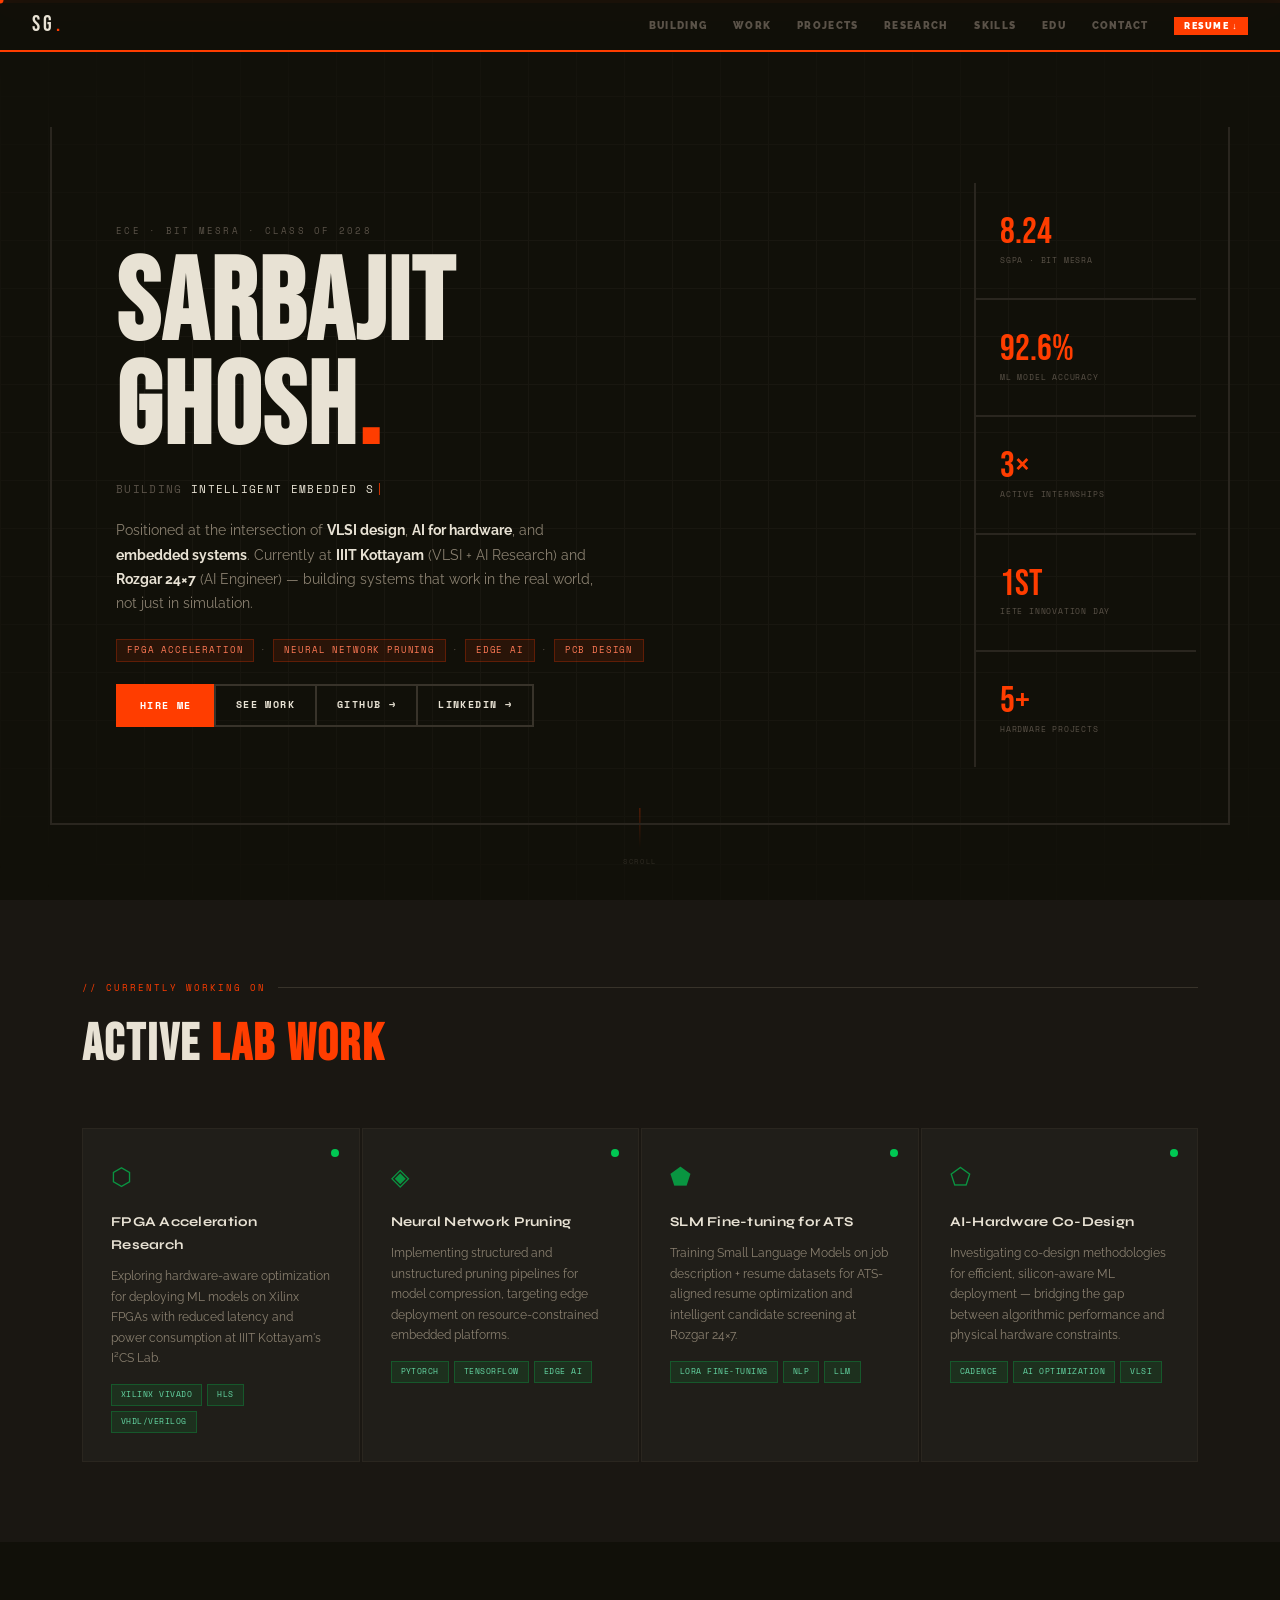
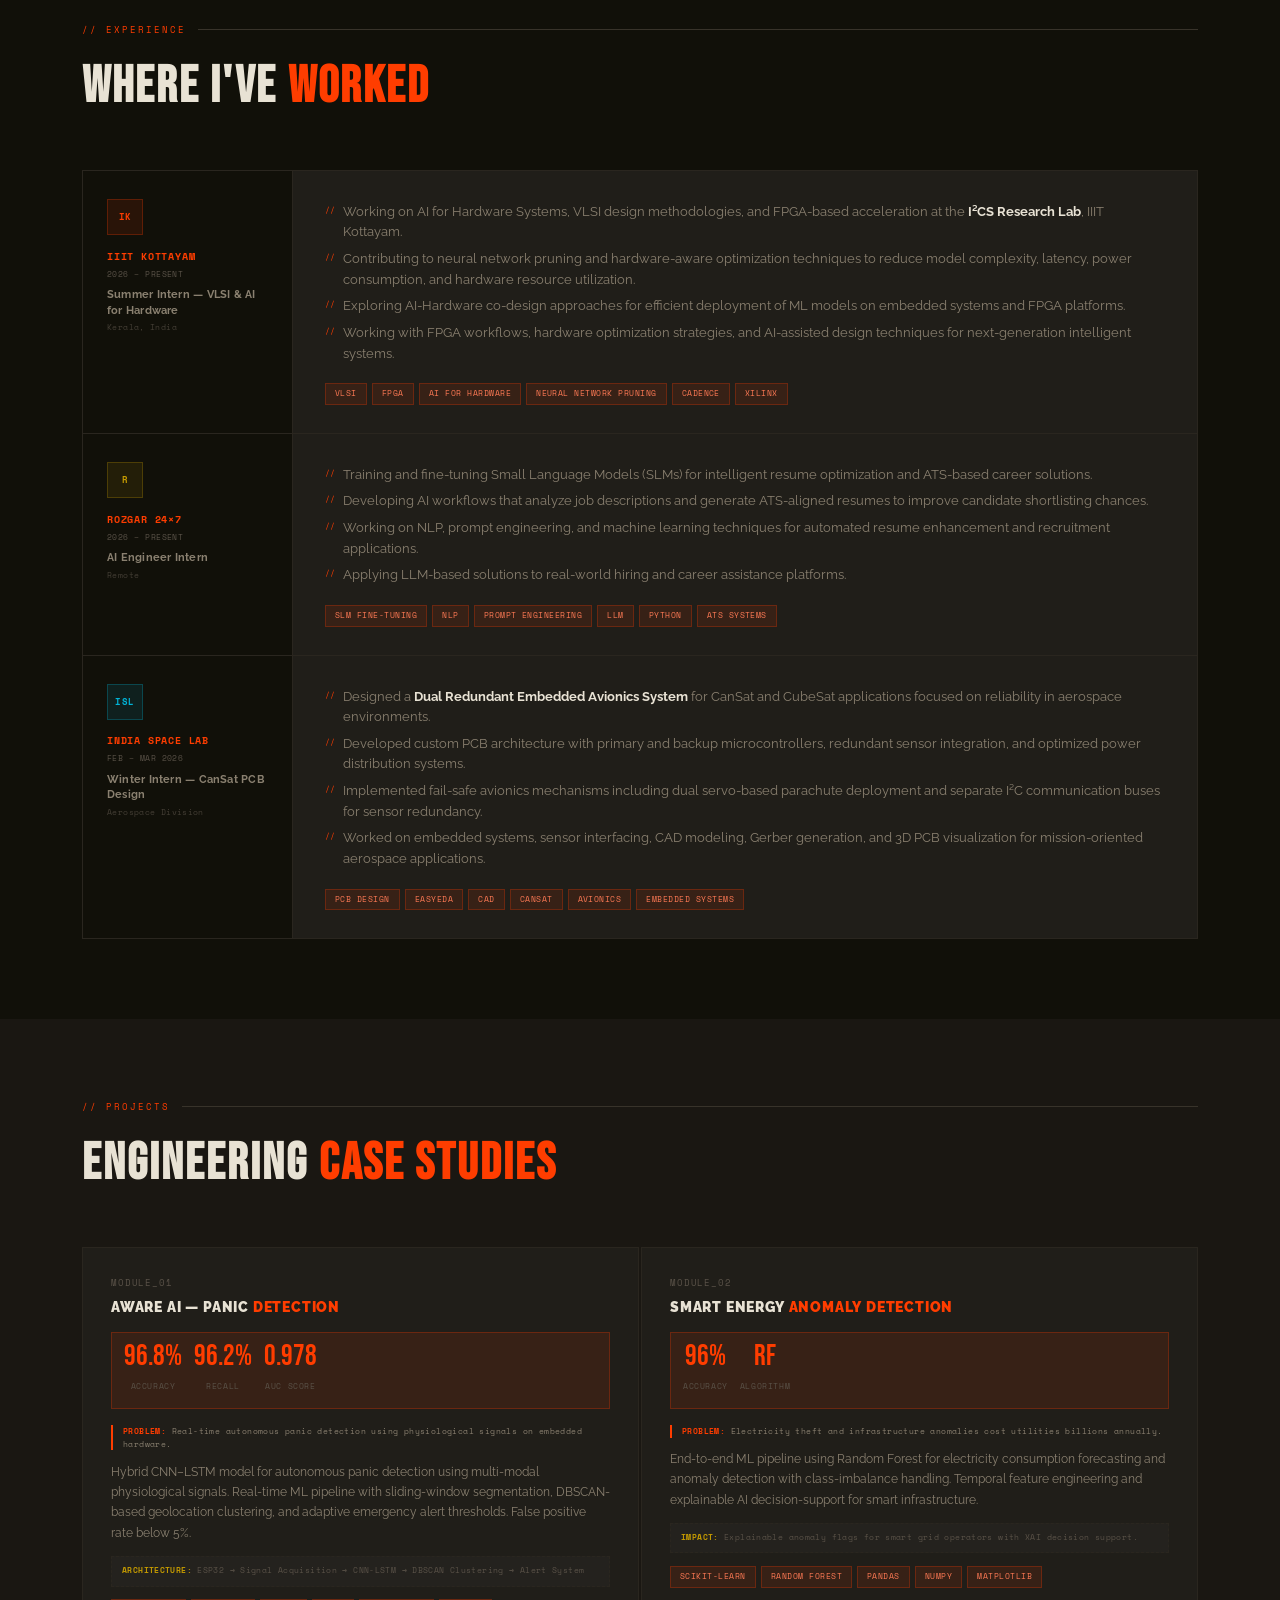
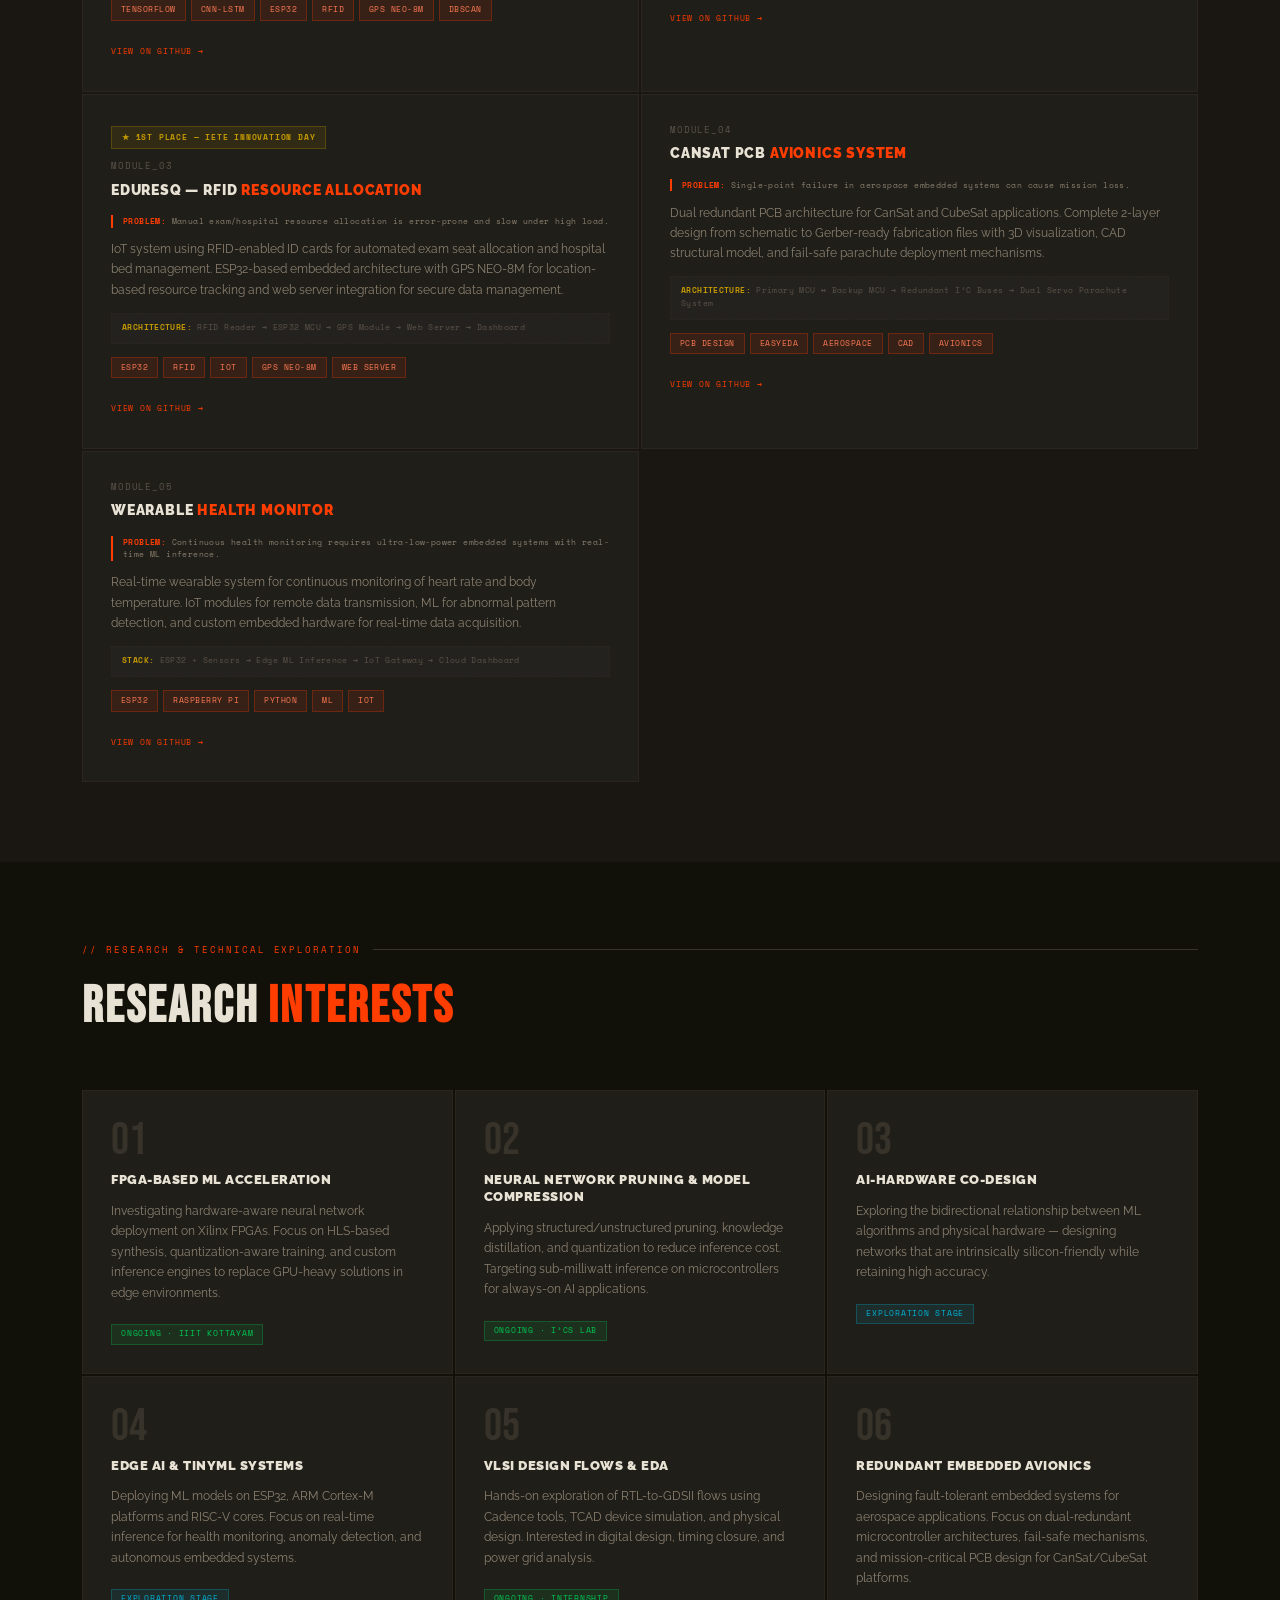
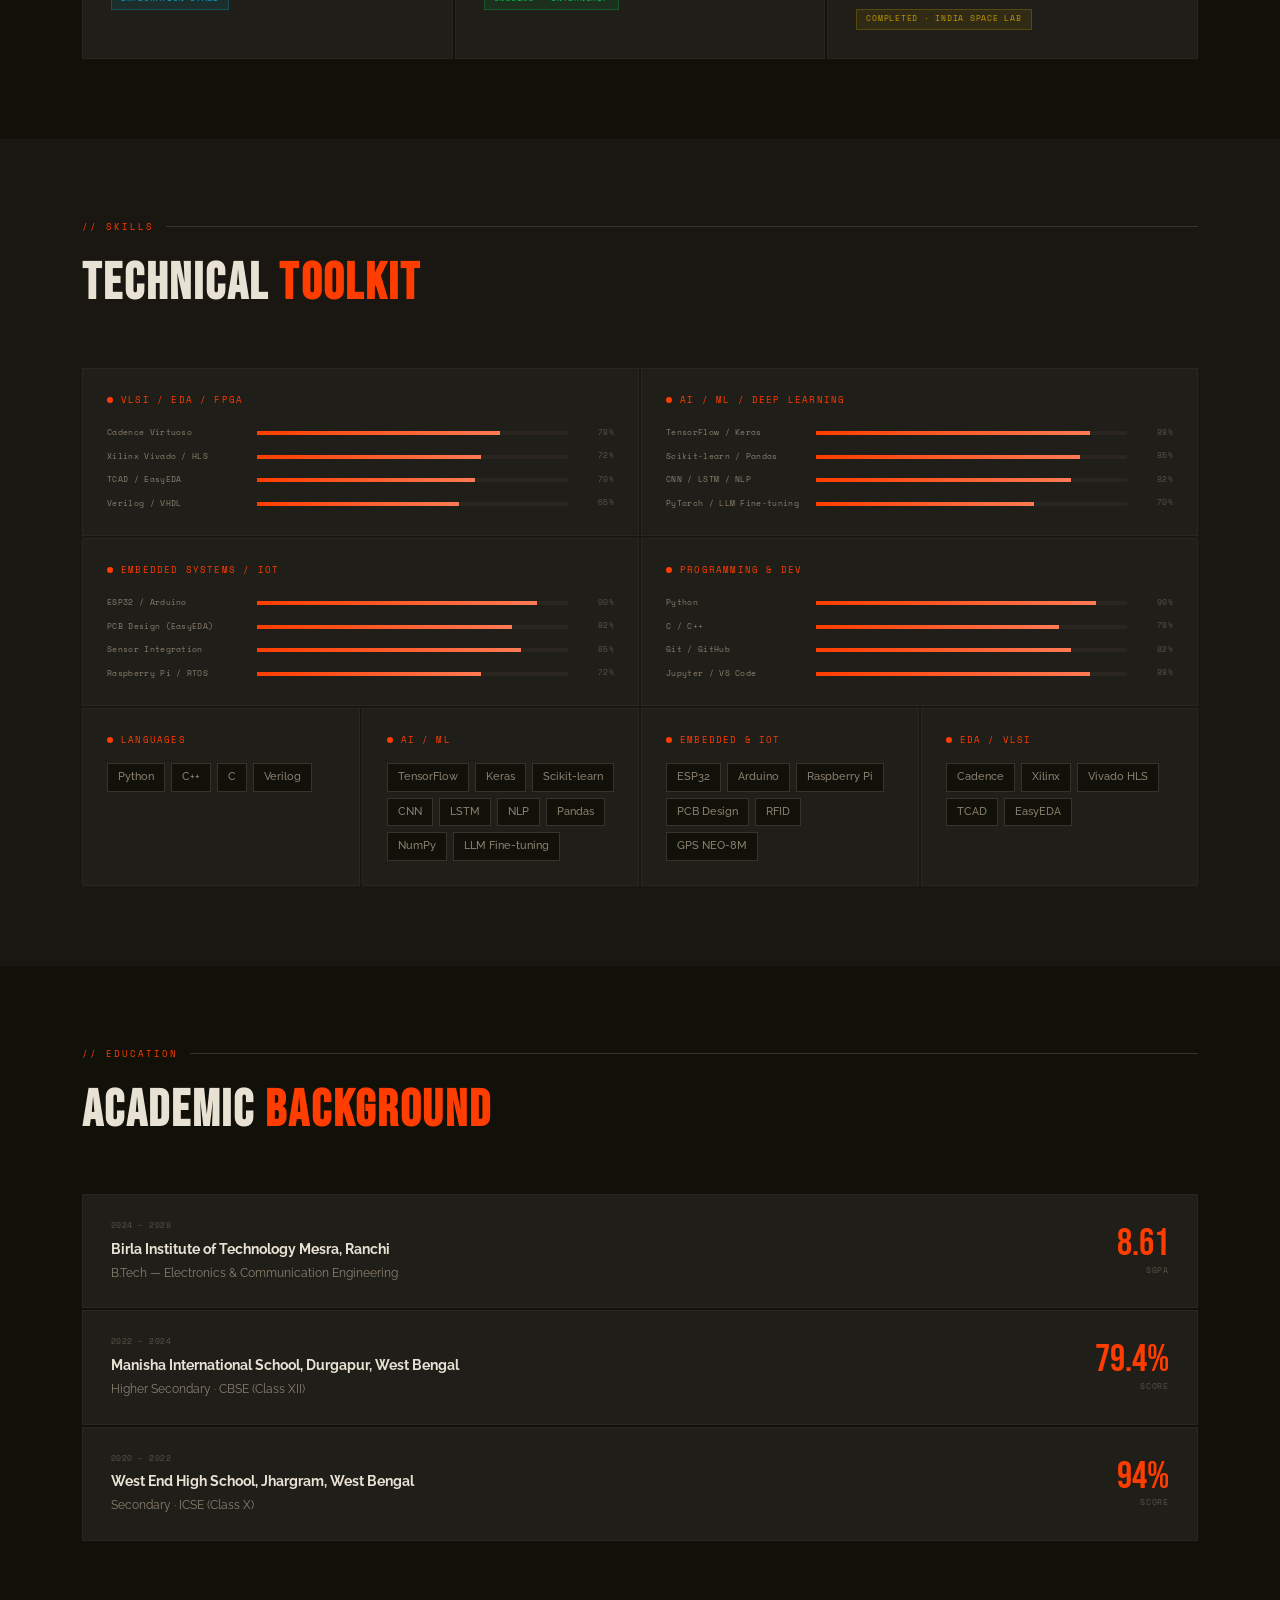
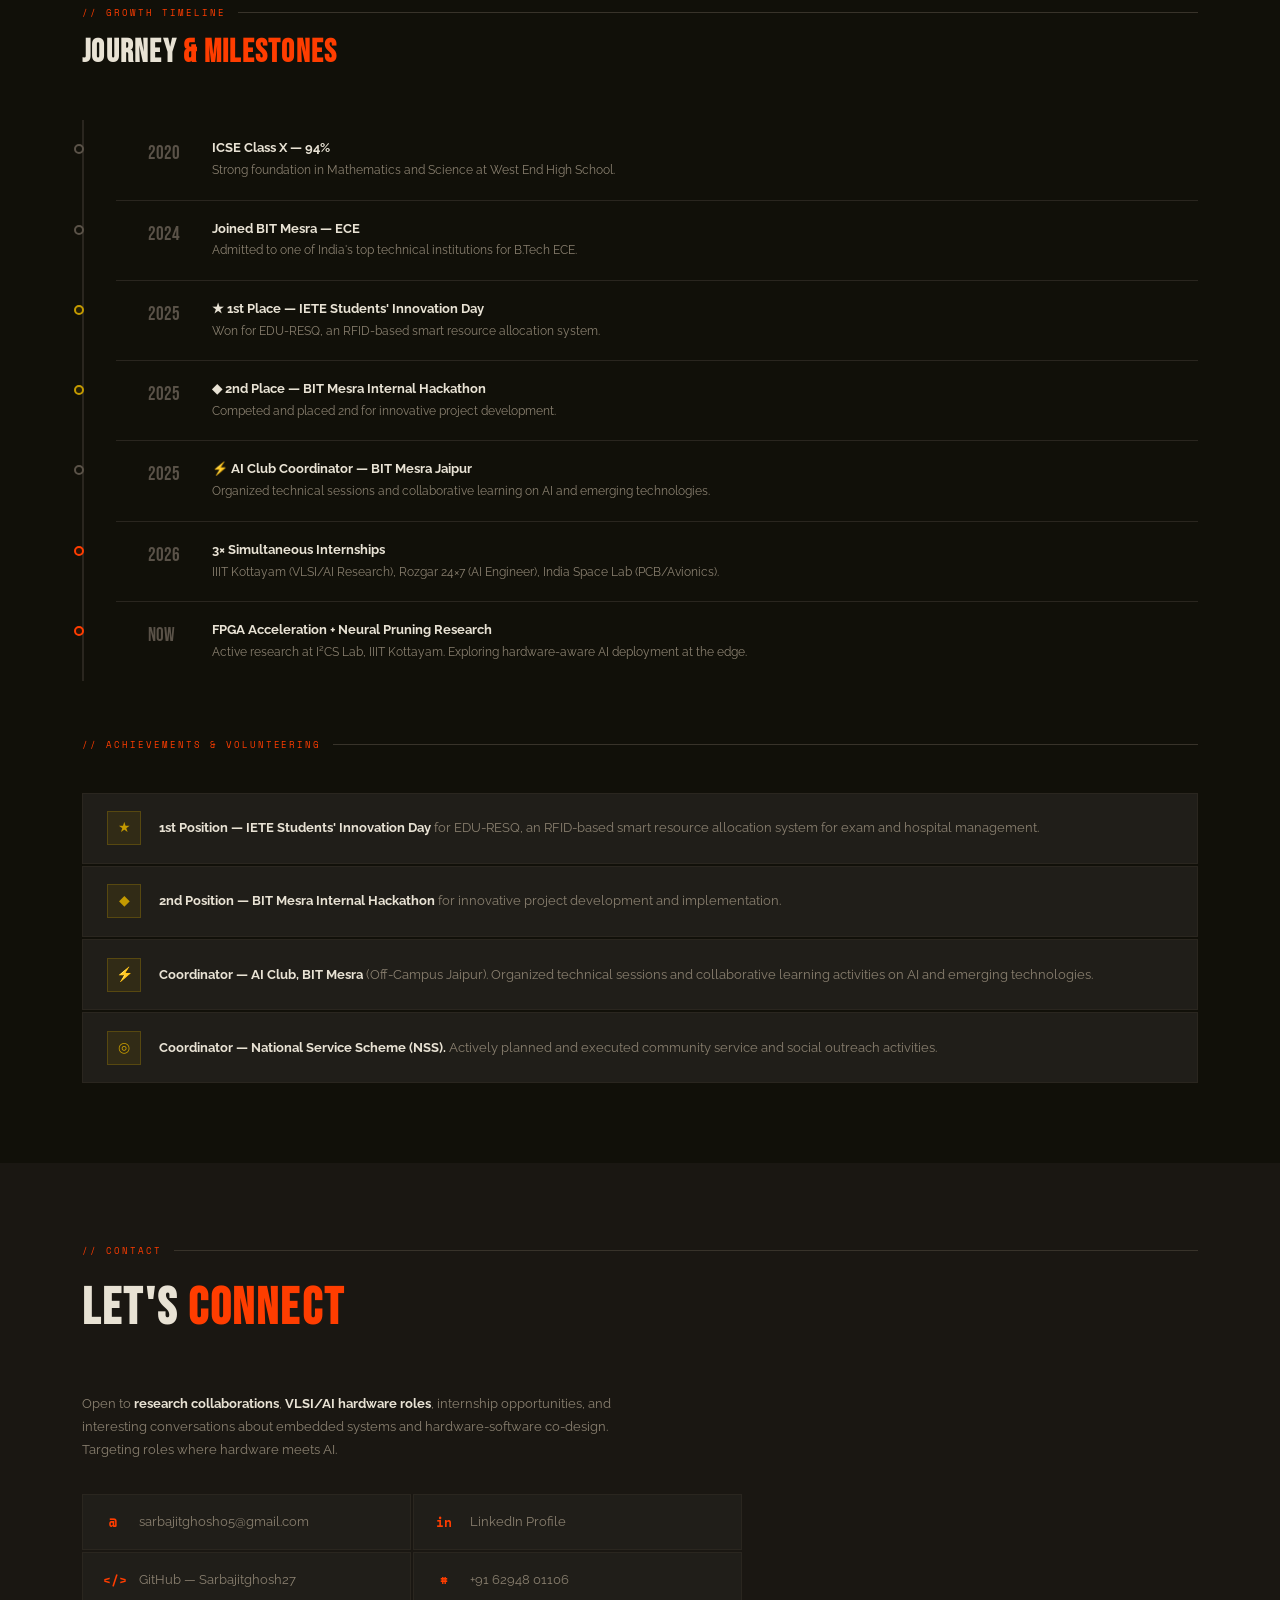
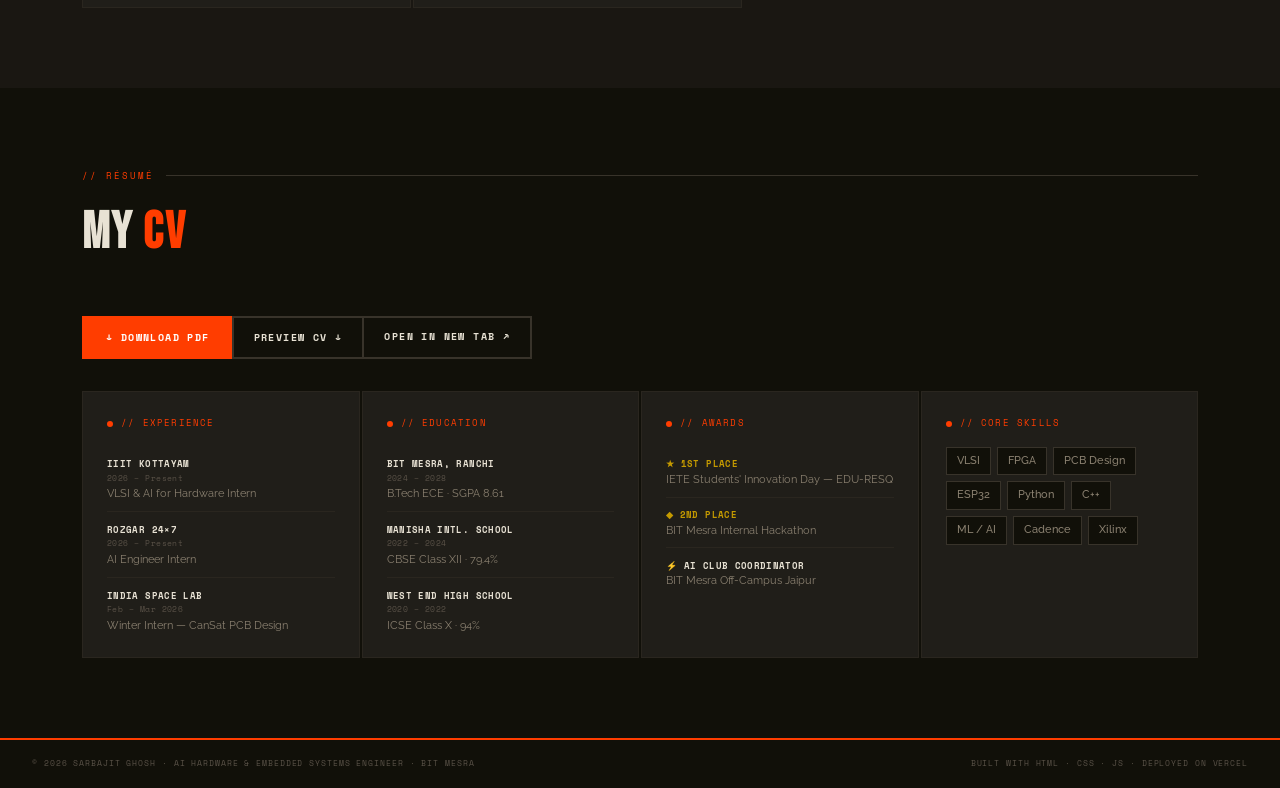
==== commit bcfe4bba: "Update index.html" ====
--- a/index.html
+++ b/index.html
@@ -41,7 +41,7 @@
       <li><a href="#skills">SKILLS</a></li>
       <li><a href="#education">EDU</a></li>
       <li><a href="#contact">CONTACT</a></li>
-      <li><a href="#resume" class="nav-resume-link">RÉSUMÉ ↓</a></li>
+      <li><a href="#resume" class="nav-resume-link">RESUME ↓</a></li>
     </ul>
     <button class="nav-menu-btn" id="menuBtn" aria-label="Toggle menu">
       <span></span><span></span>
@@ -58,7 +58,7 @@
       <li><a href="#skills" class="mm-link">SKILLS</a></li>
       <li><a href="#education" class="mm-link">EDUCATION</a></li>
       <li><a href="#contact" class="mm-link">CONTACT</a></li>
-      <li><a href="#resume" class="mm-link">RÉSUMÉ</a></li>
+      <li><a href="#resume" class="mm-link">RESUME</a></li>
     </ul>
   </div>
 
@@ -327,7 +327,7 @@
             <span class="tag">Pandas</span><span class="tag">NumPy</span><span class="tag">Matplotlib</span>
           </div>
           <div class="project-links">
-            <a class="proj-link" href="https://github.com/Sarbajitghosh27" target="_blank" rel="noopener">VIEW ON GITHUB →</a>
+            <a class="proj-link" href="https://github.com/Sarbajitghosh27/Smart-Energy-Forecasting-Anomaly-Detection-Wastage-Reduction-System-AIML-" target="_blank" rel="noopener">VIEW ON GITHUB →</a>
           </div>
         </div>
 
@@ -345,7 +345,7 @@
             <span class="tag">IoT</span><span class="tag">GPS NEO-8M</span><span class="tag">Web Server</span>
           </div>
           <div class="project-links">
-            <a class="proj-link" href="https://github.com/Sarbajitghosh27" target="_blank" rel="noopener">VIEW ON GITHUB →</a>
+            <a class="proj-link" href="https://github.com/Sarbajitghosh27/EDU-RESQ" target="_blank" rel="noopener">VIEW ON GITHUB →</a>
           </div>
         </div>
 
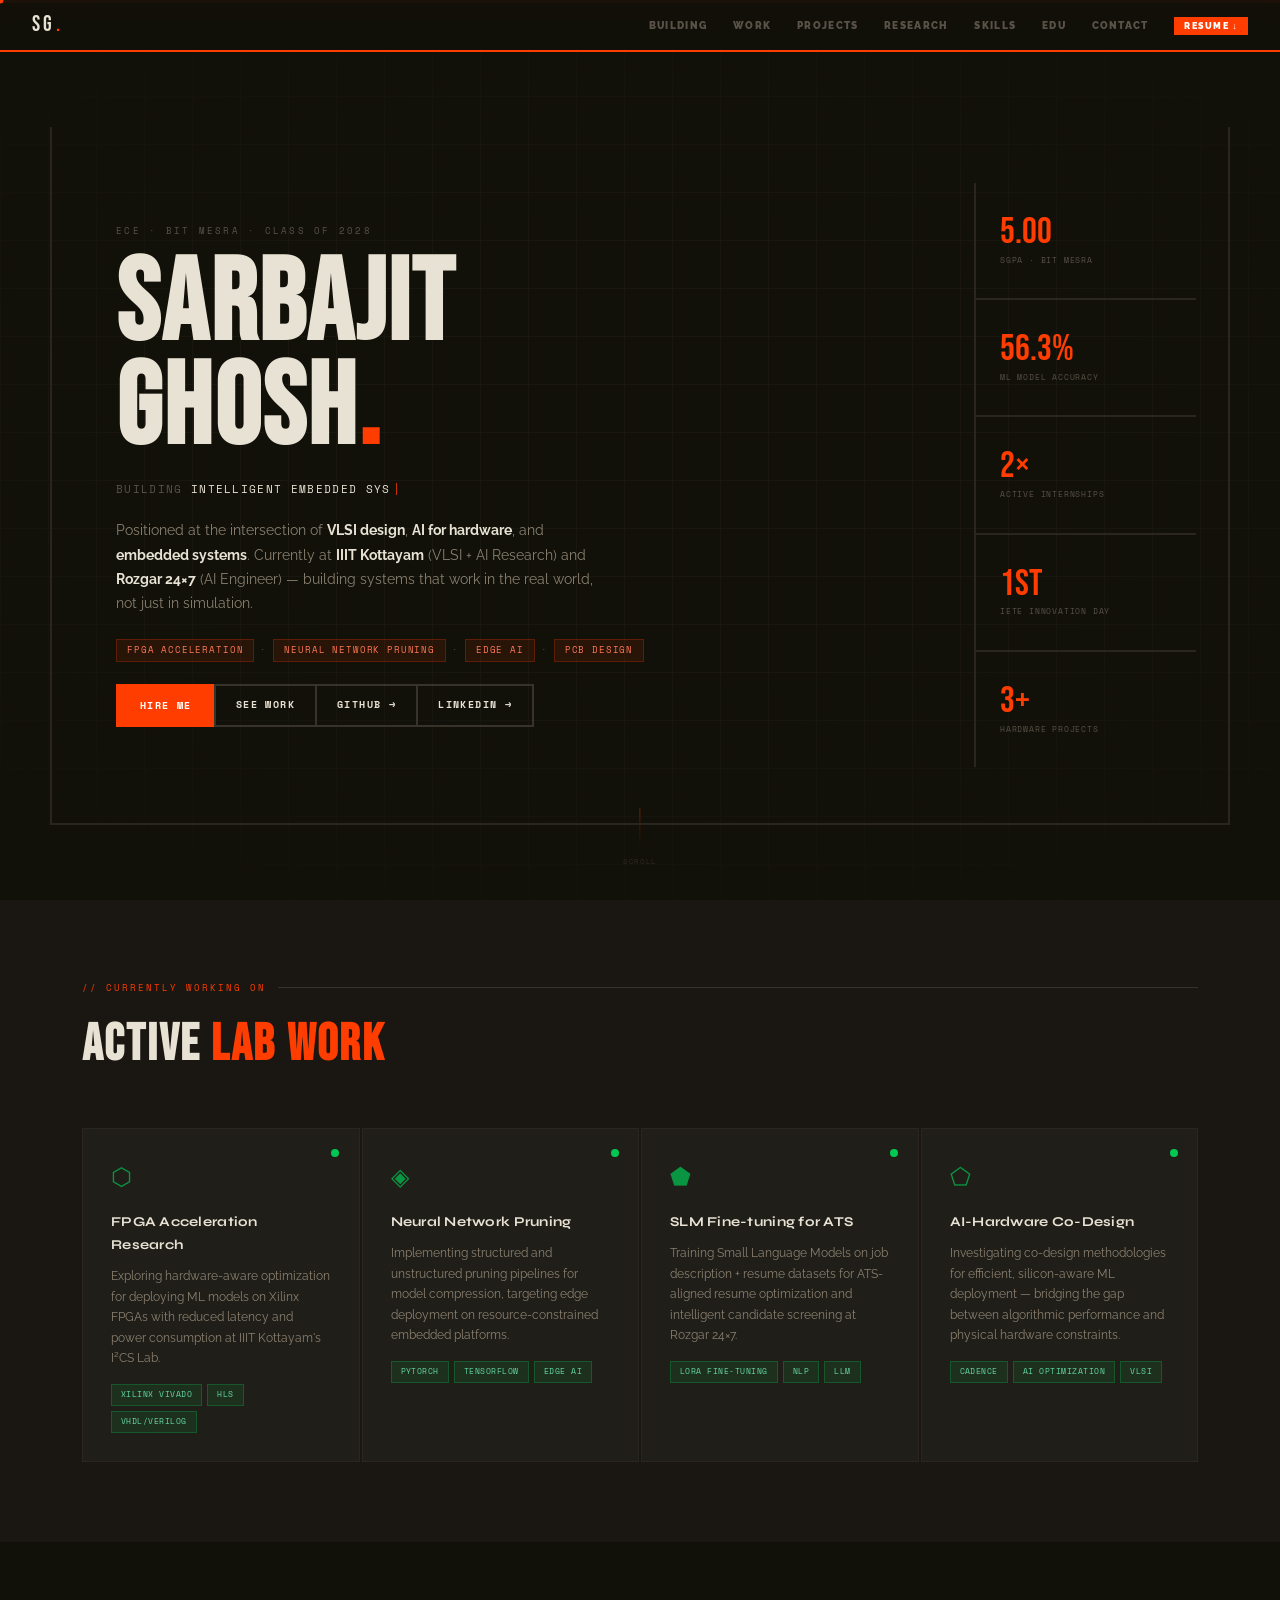
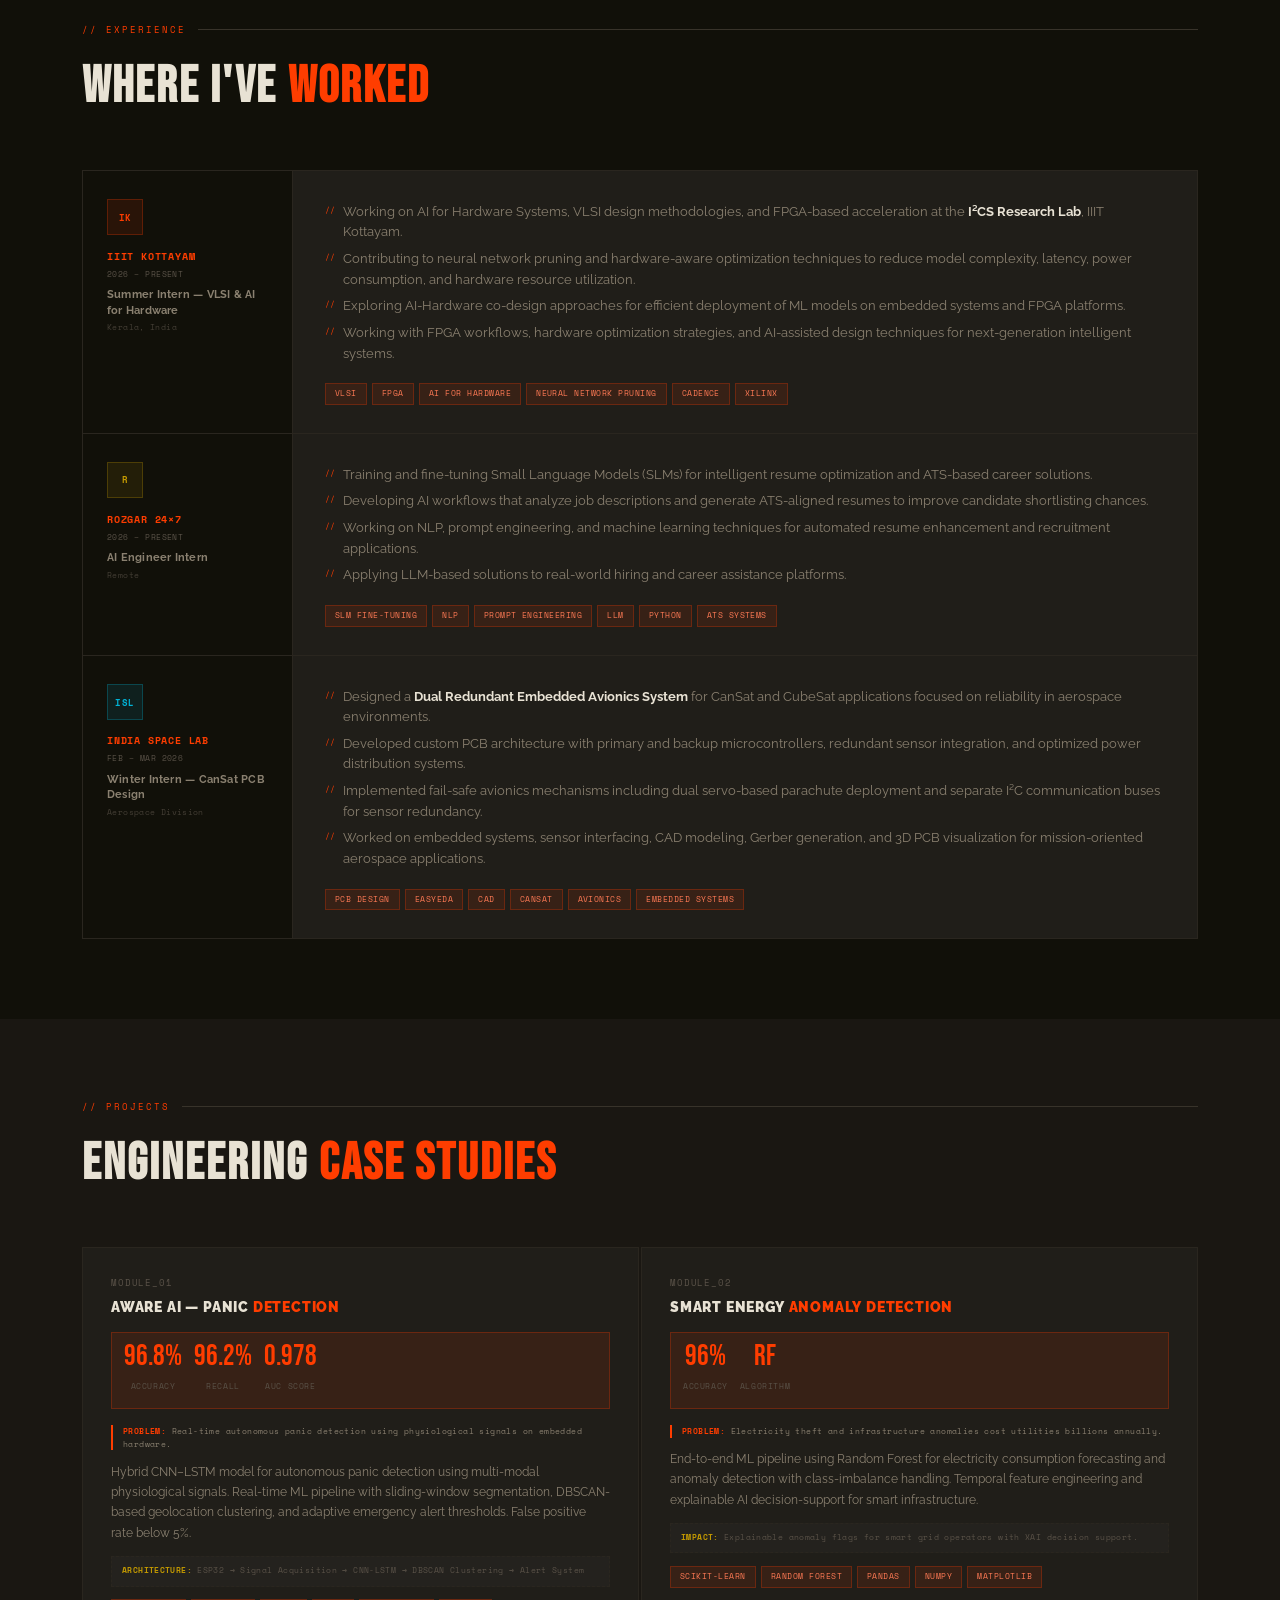
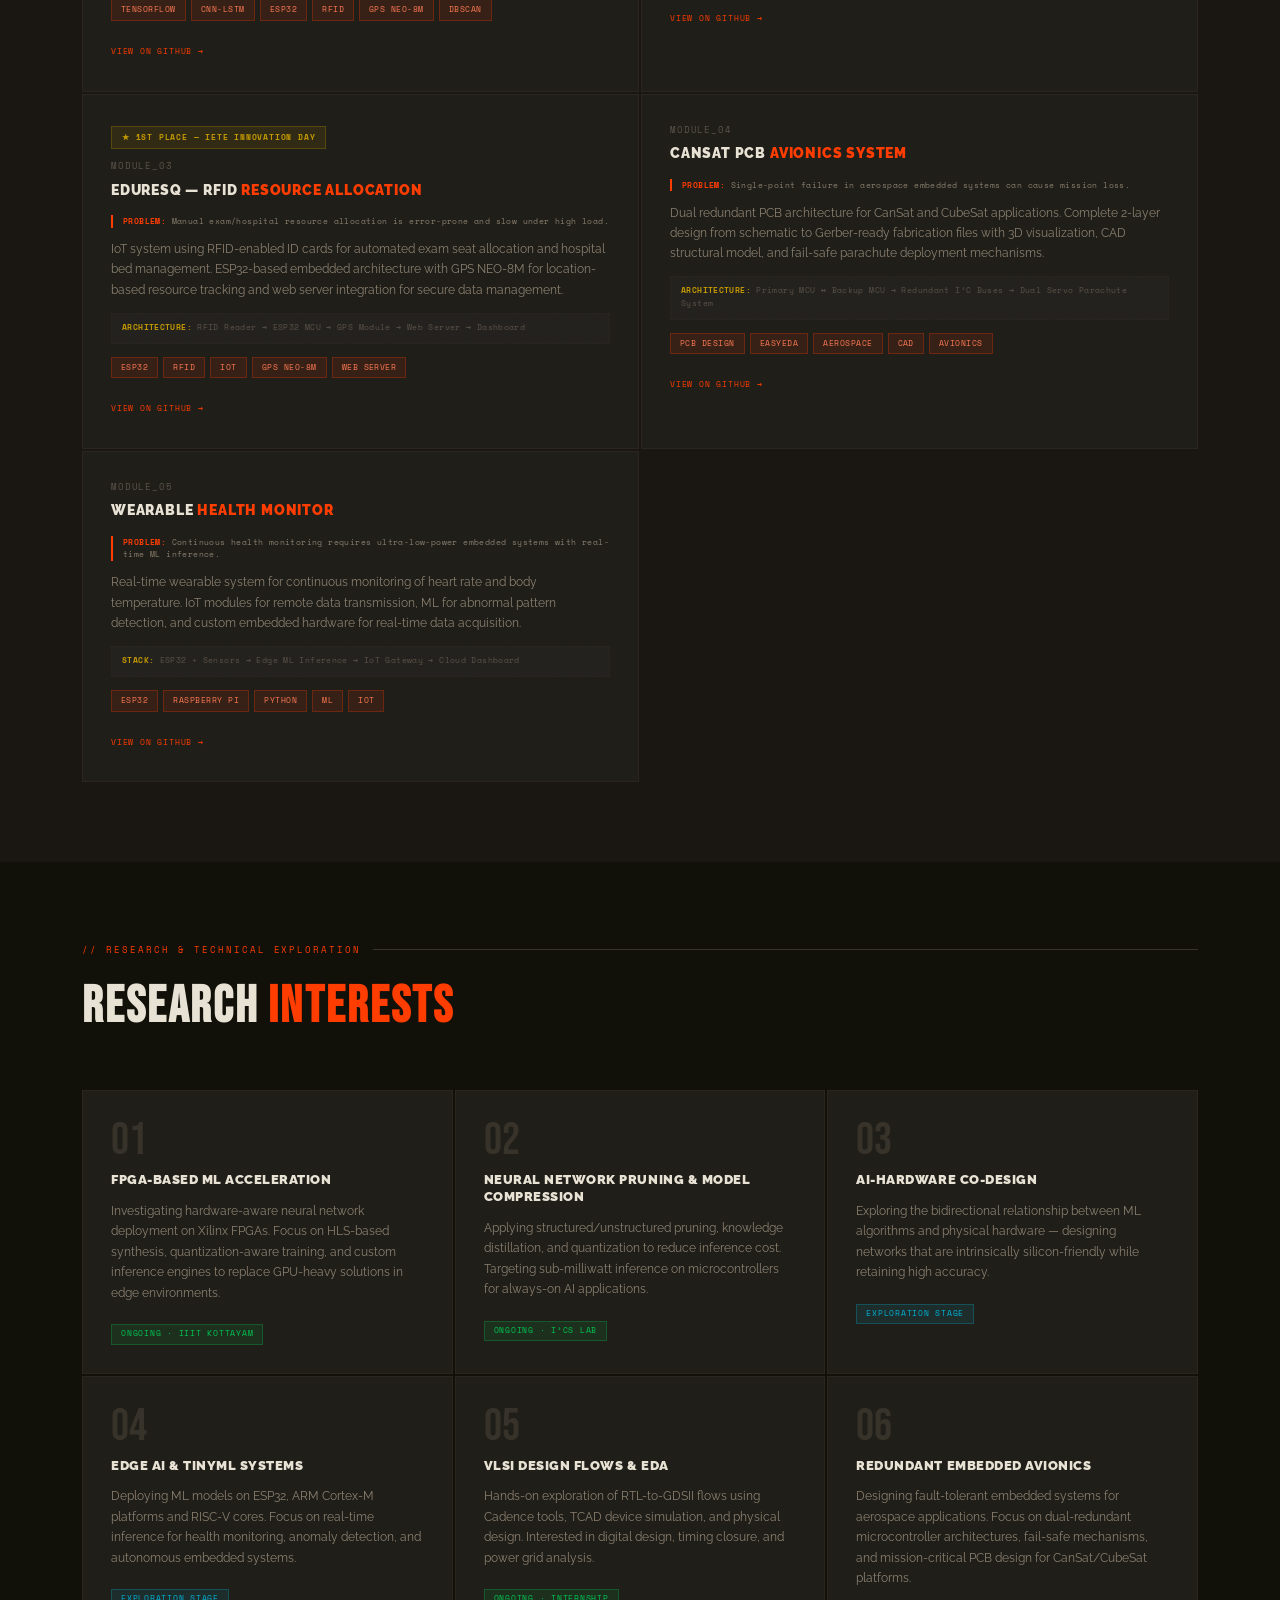
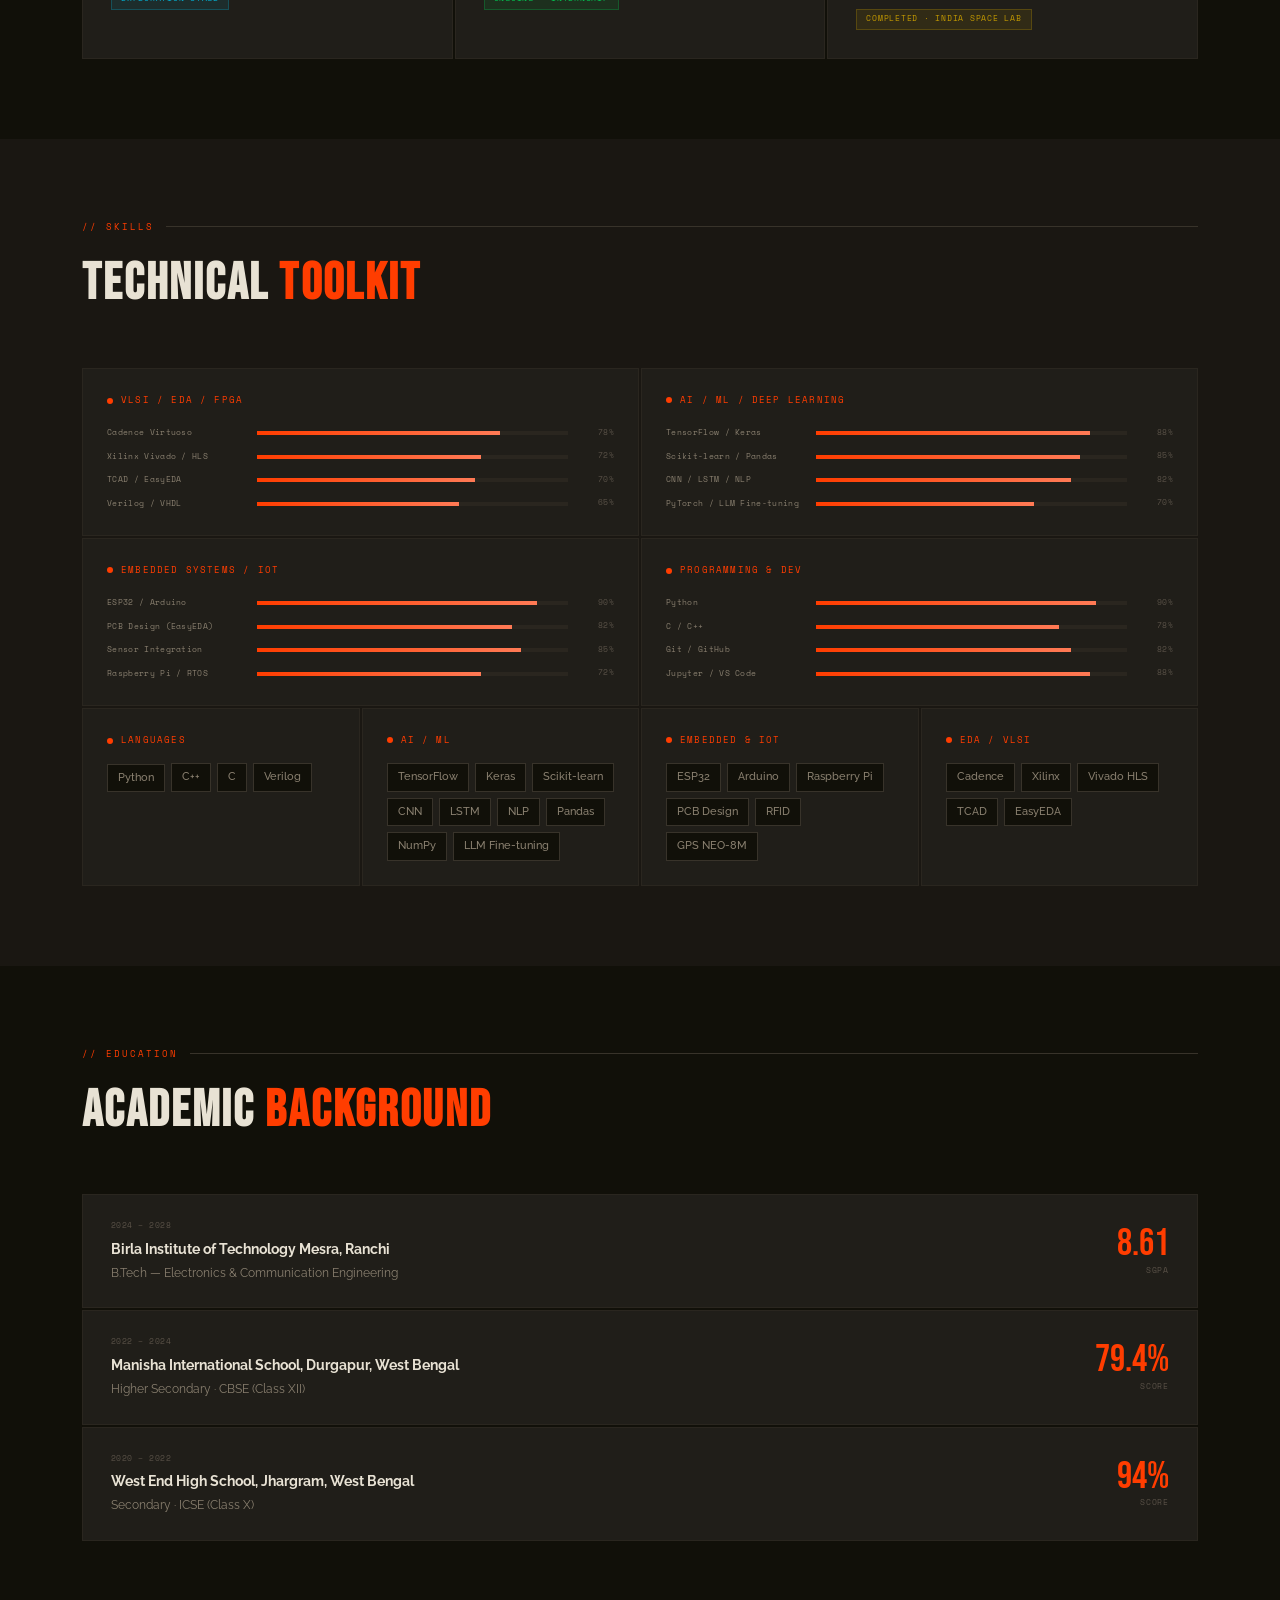
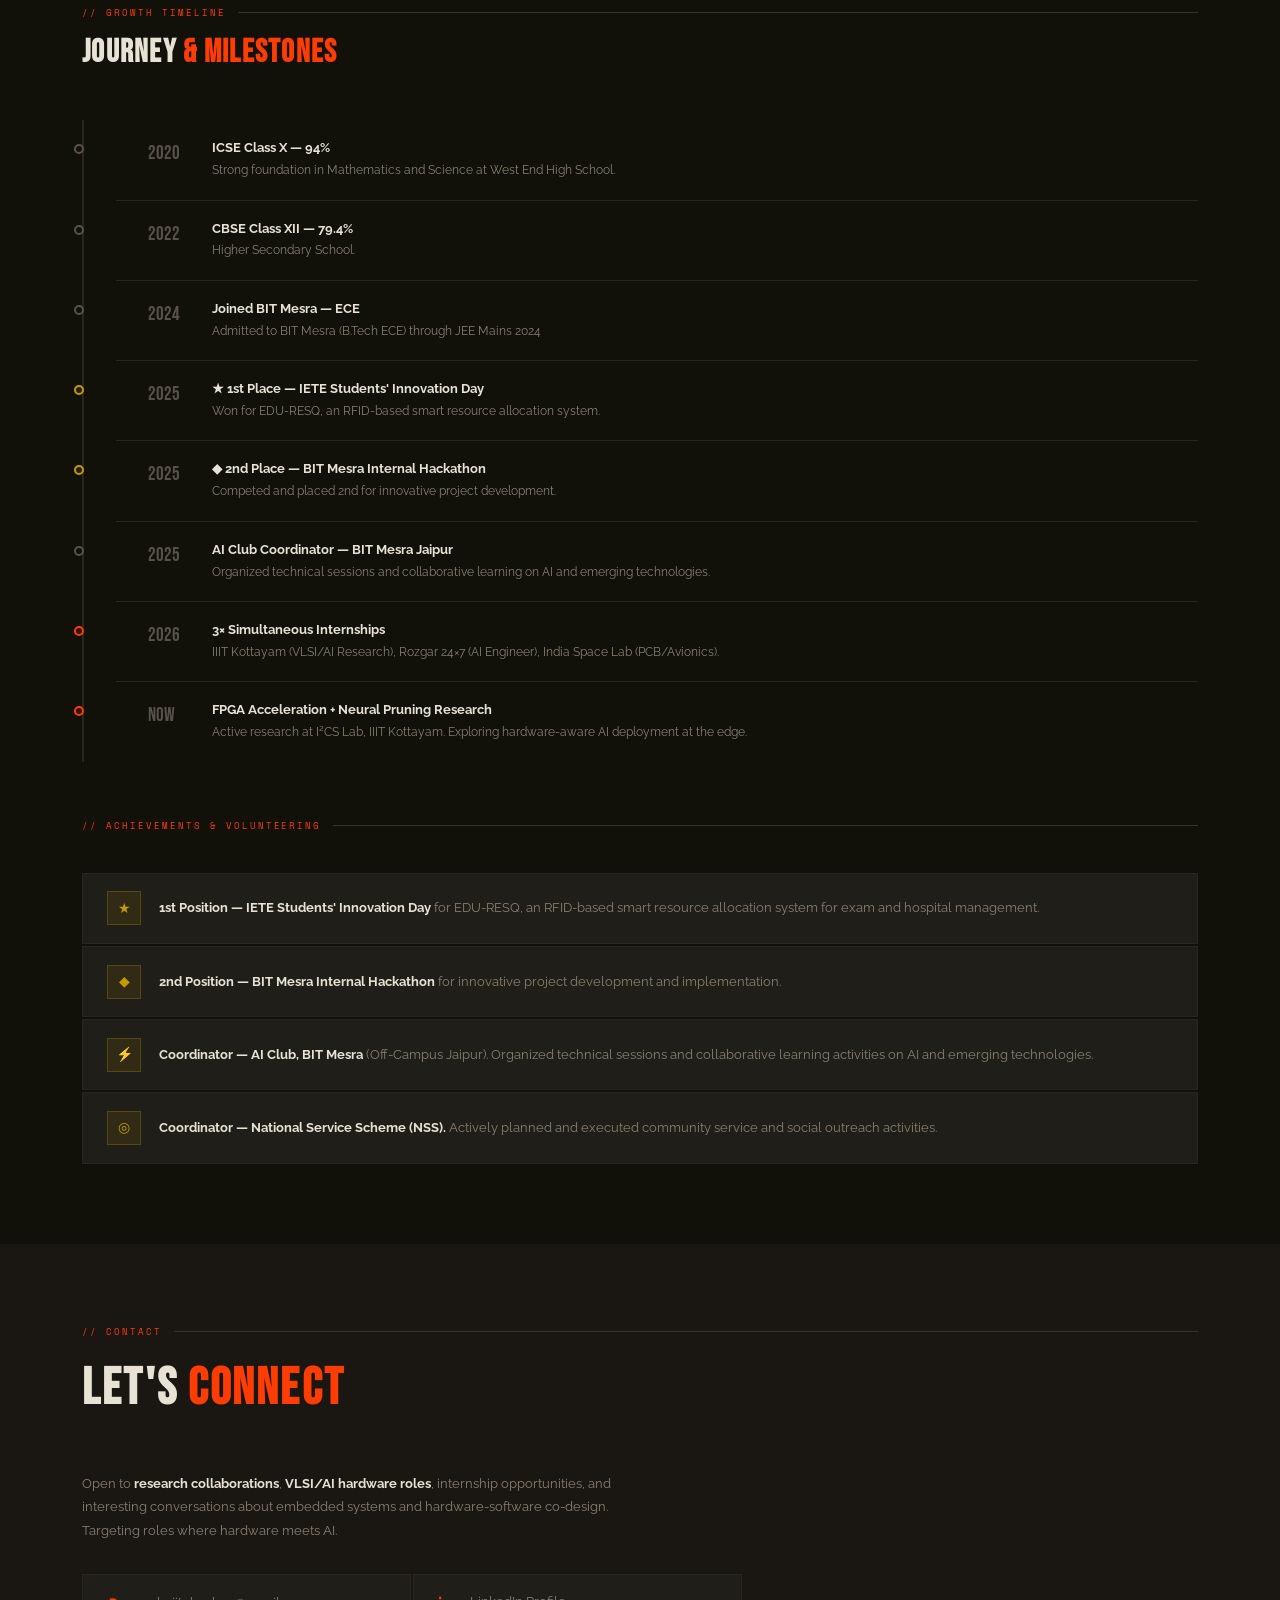
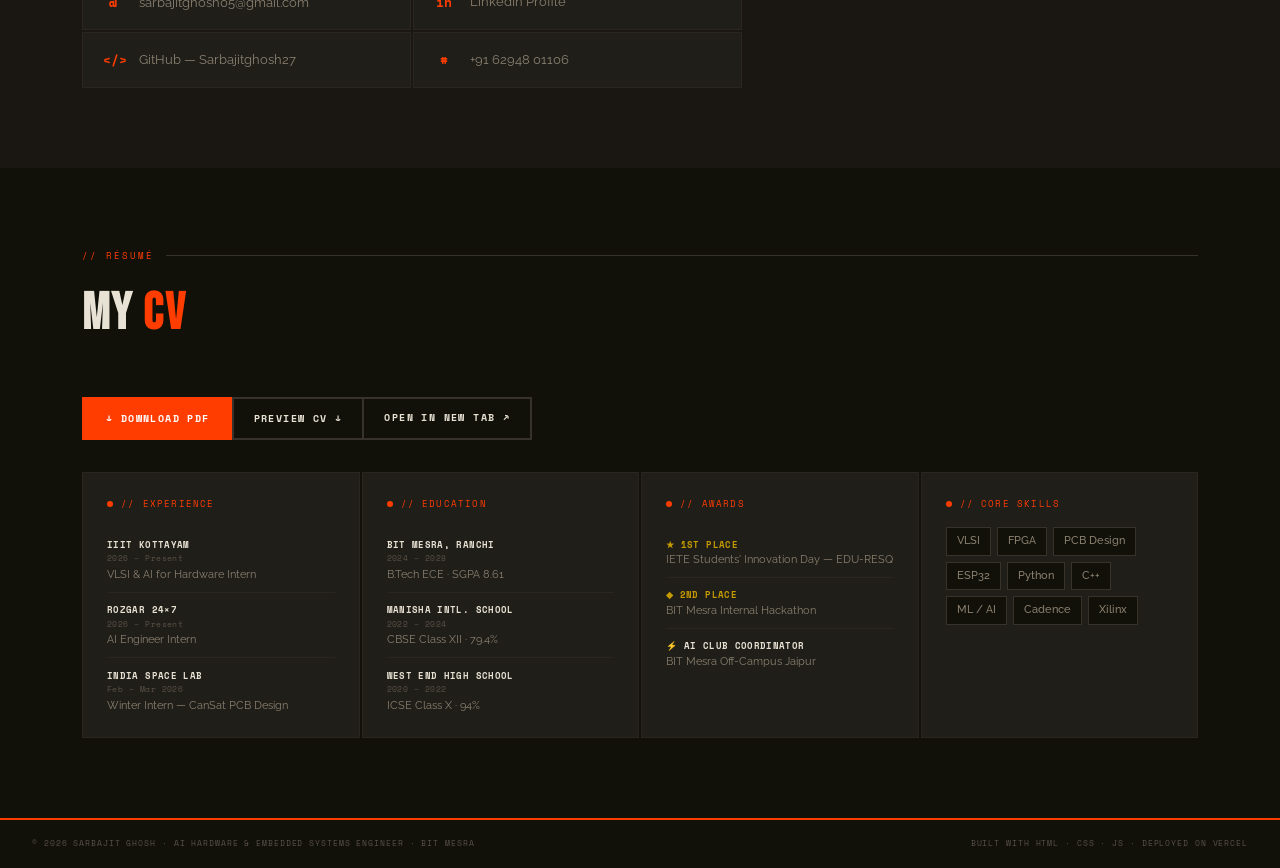
==== commit cb2b5f04: "Update index.html" ====
--- a/index.html
+++ b/index.html
@@ -379,7 +379,7 @@
             <span class="tag">Python</span><span class="tag">ML</span><span class="tag">IoT</span>
           </div>
           <div class="project-links">
-            <a class="proj-link" href="https://github.com/Sarbajitghosh27" target="_blank" rel="noopener">VIEW ON GITHUB →</a>
+            <a class="proj-link" href="https://github.com/Sarbajitghosh27/Smart_health_band_AIML" target="_blank" rel="noopener">VIEW ON GITHUB →</a>
           </div>
         </div>
 
@@ -647,10 +647,18 @@
         </div>
         <div class="tl-item reveal-up">
           <div class="tl-dot"></div>
+          <div class="tl-year">2022</div>
+          <div class="tl-content">
+            <div class="tl-title">CBSE Class XII — 79.4%</div>
+            <div class="tl-desc">Higher Secondary School.</div>
+          </div>
+        </div>
+        <div class="tl-item reveal-up">
+          <div class="tl-dot"></div>
           <div class="tl-year">2024</div>
           <div class="tl-content">
             <div class="tl-title">Joined BIT Mesra — ECE</div>
-            <div class="tl-desc">Admitted to one of India's top technical institutions for B.Tech ECE.</div>
+            <div class="tl-desc">Admitted to BIT Mesra (B.Tech ECE) through JEE Mains 2024</div>
           </div>
         </div>
         <div class="tl-item reveal-up">
@@ -673,7 +681,7 @@
           <div class="tl-dot"></div>
           <div class="tl-year">2025</div>
           <div class="tl-content">
-            <div class="tl-title">⚡ AI Club Coordinator — BIT Mesra Jaipur</div>
+            <div class="tl-title">AI Club Coordinator — BIT Mesra Jaipur</div>
             <div class="tl-desc">Organized technical sessions and collaborative learning on AI and emerging technologies.</div>
           </div>
         </div>
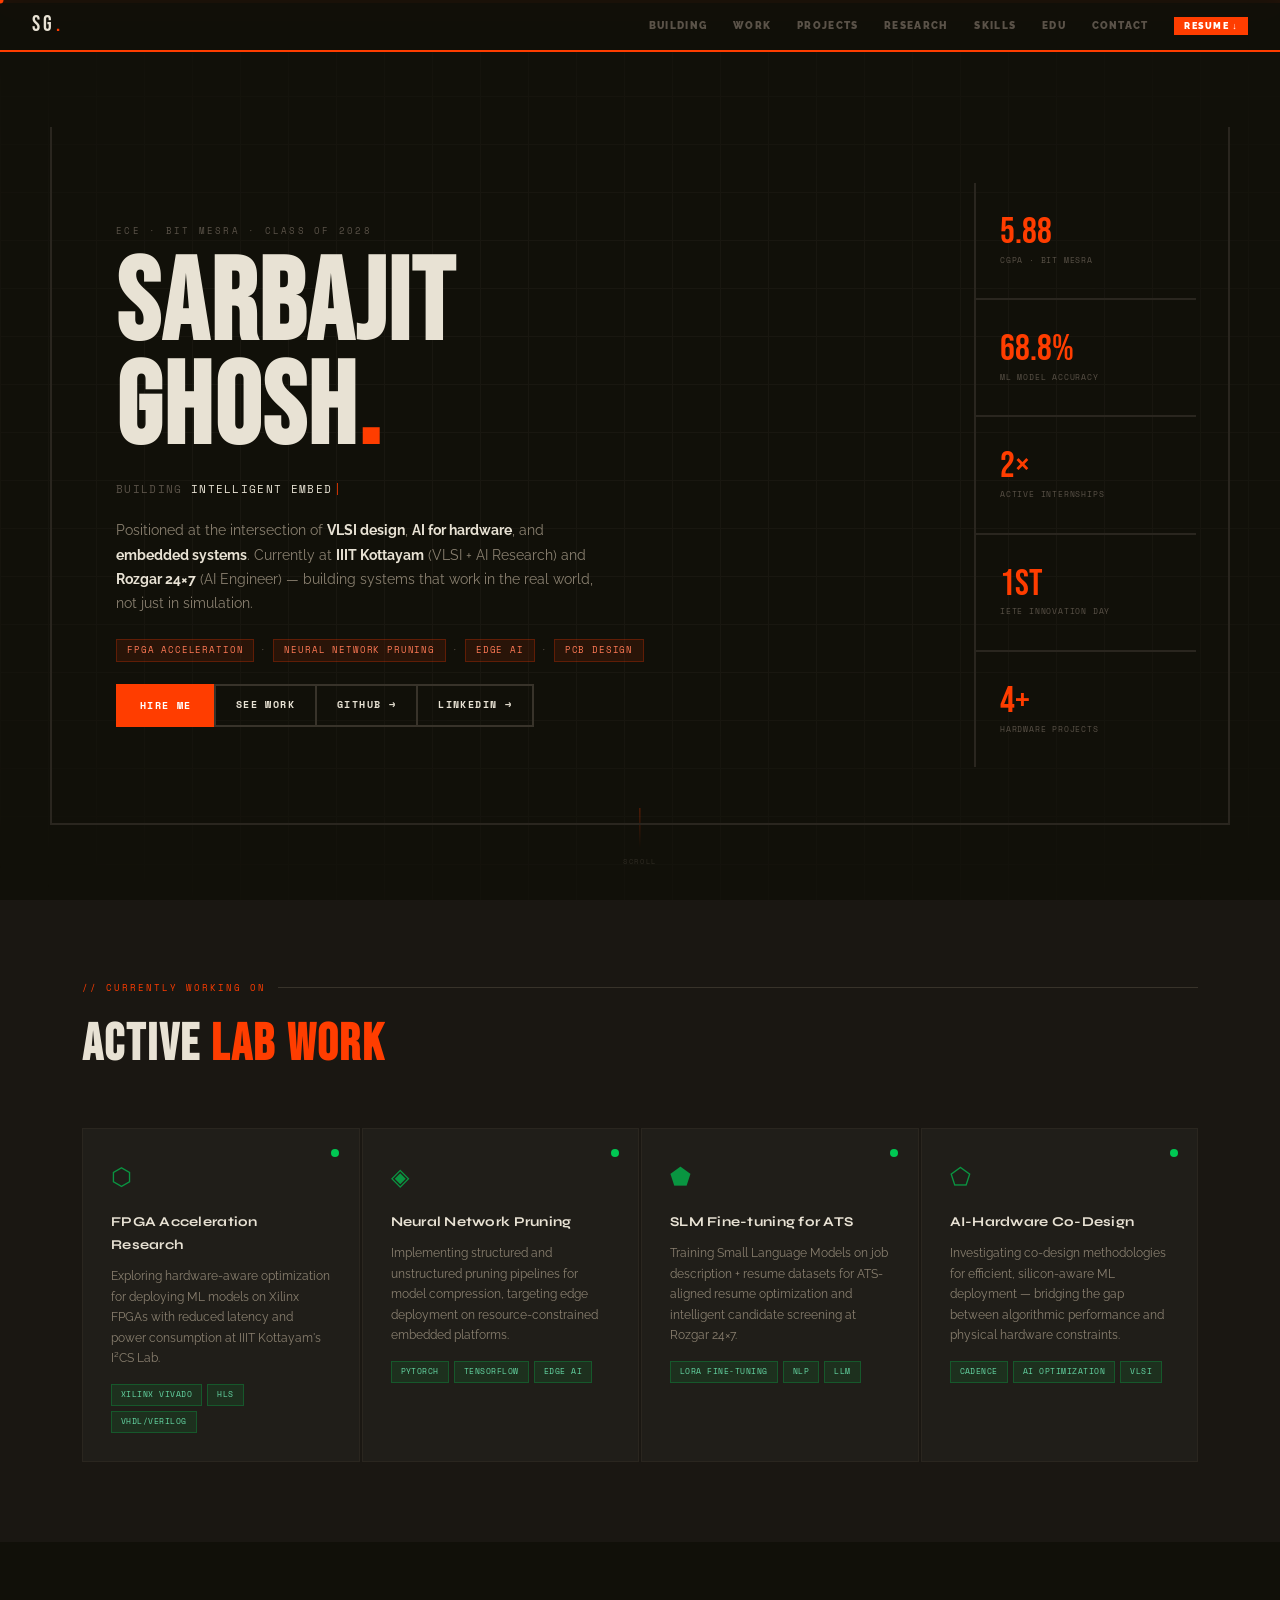
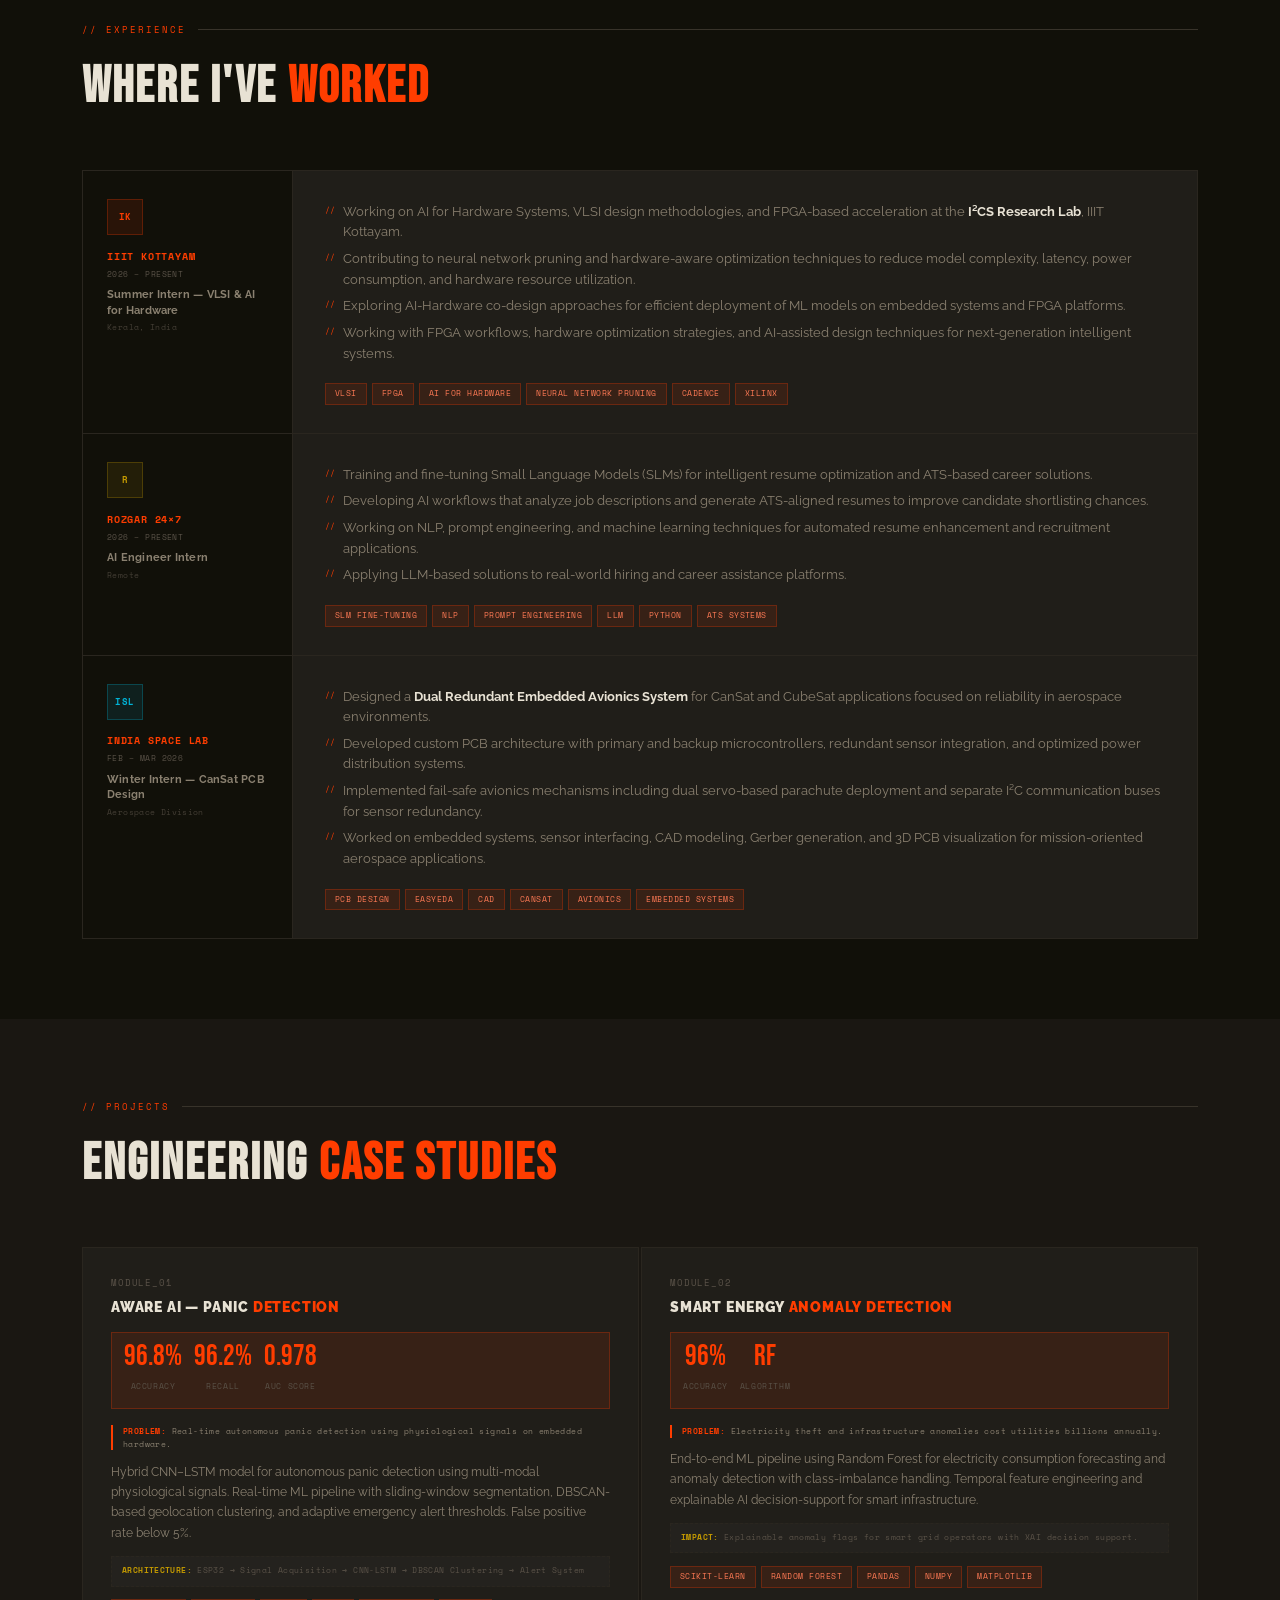
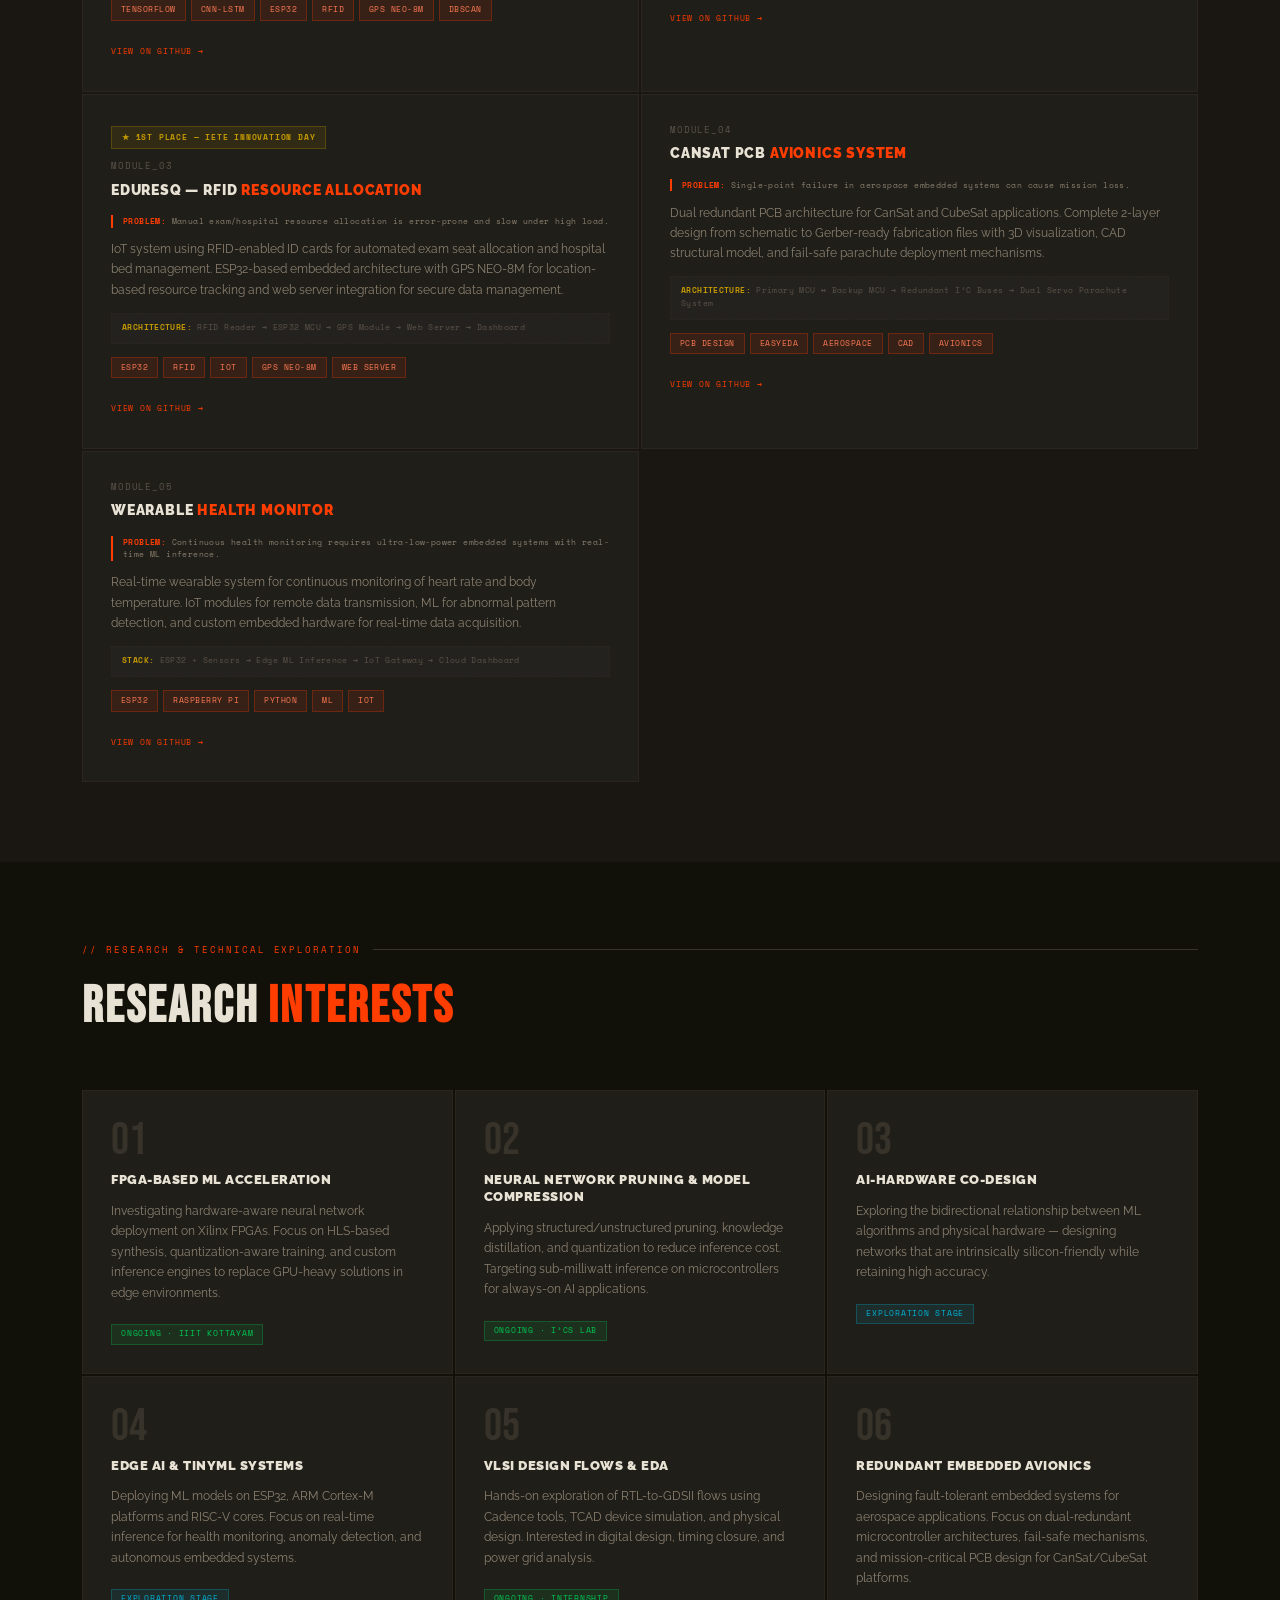
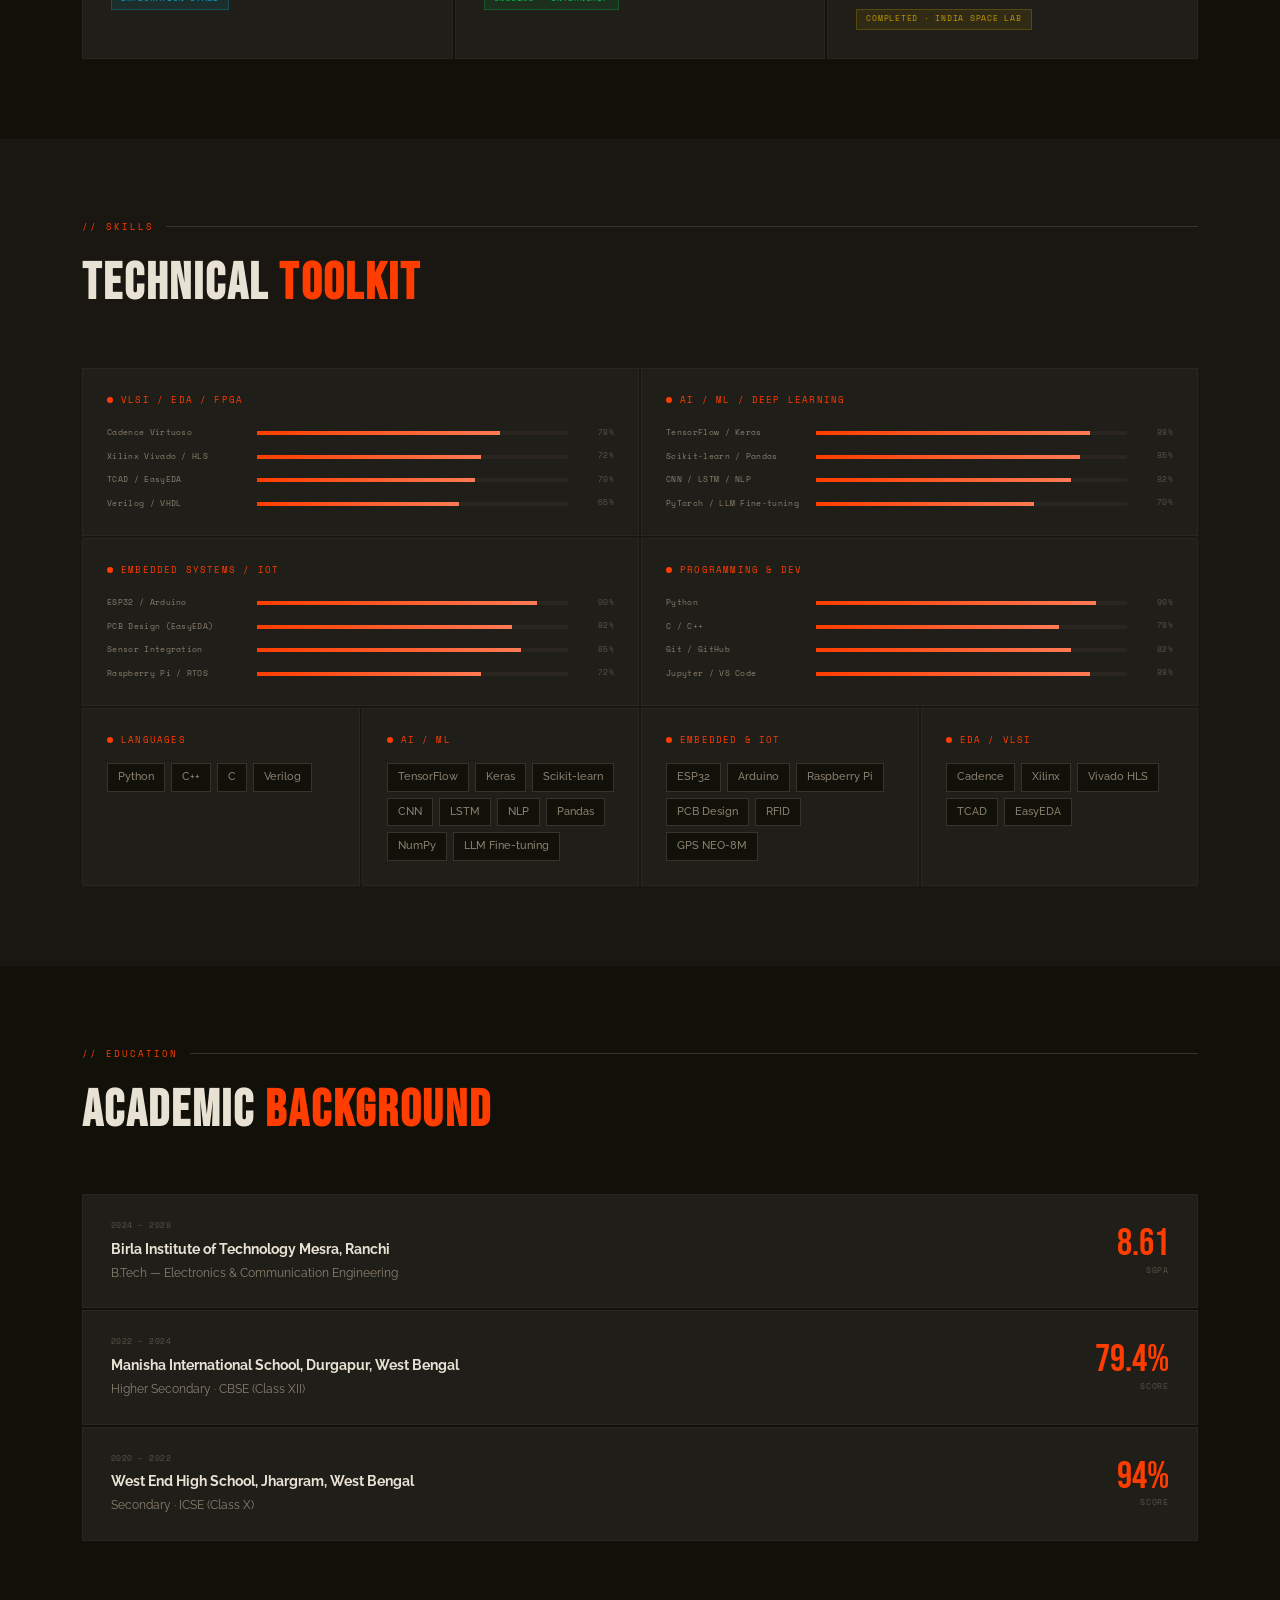
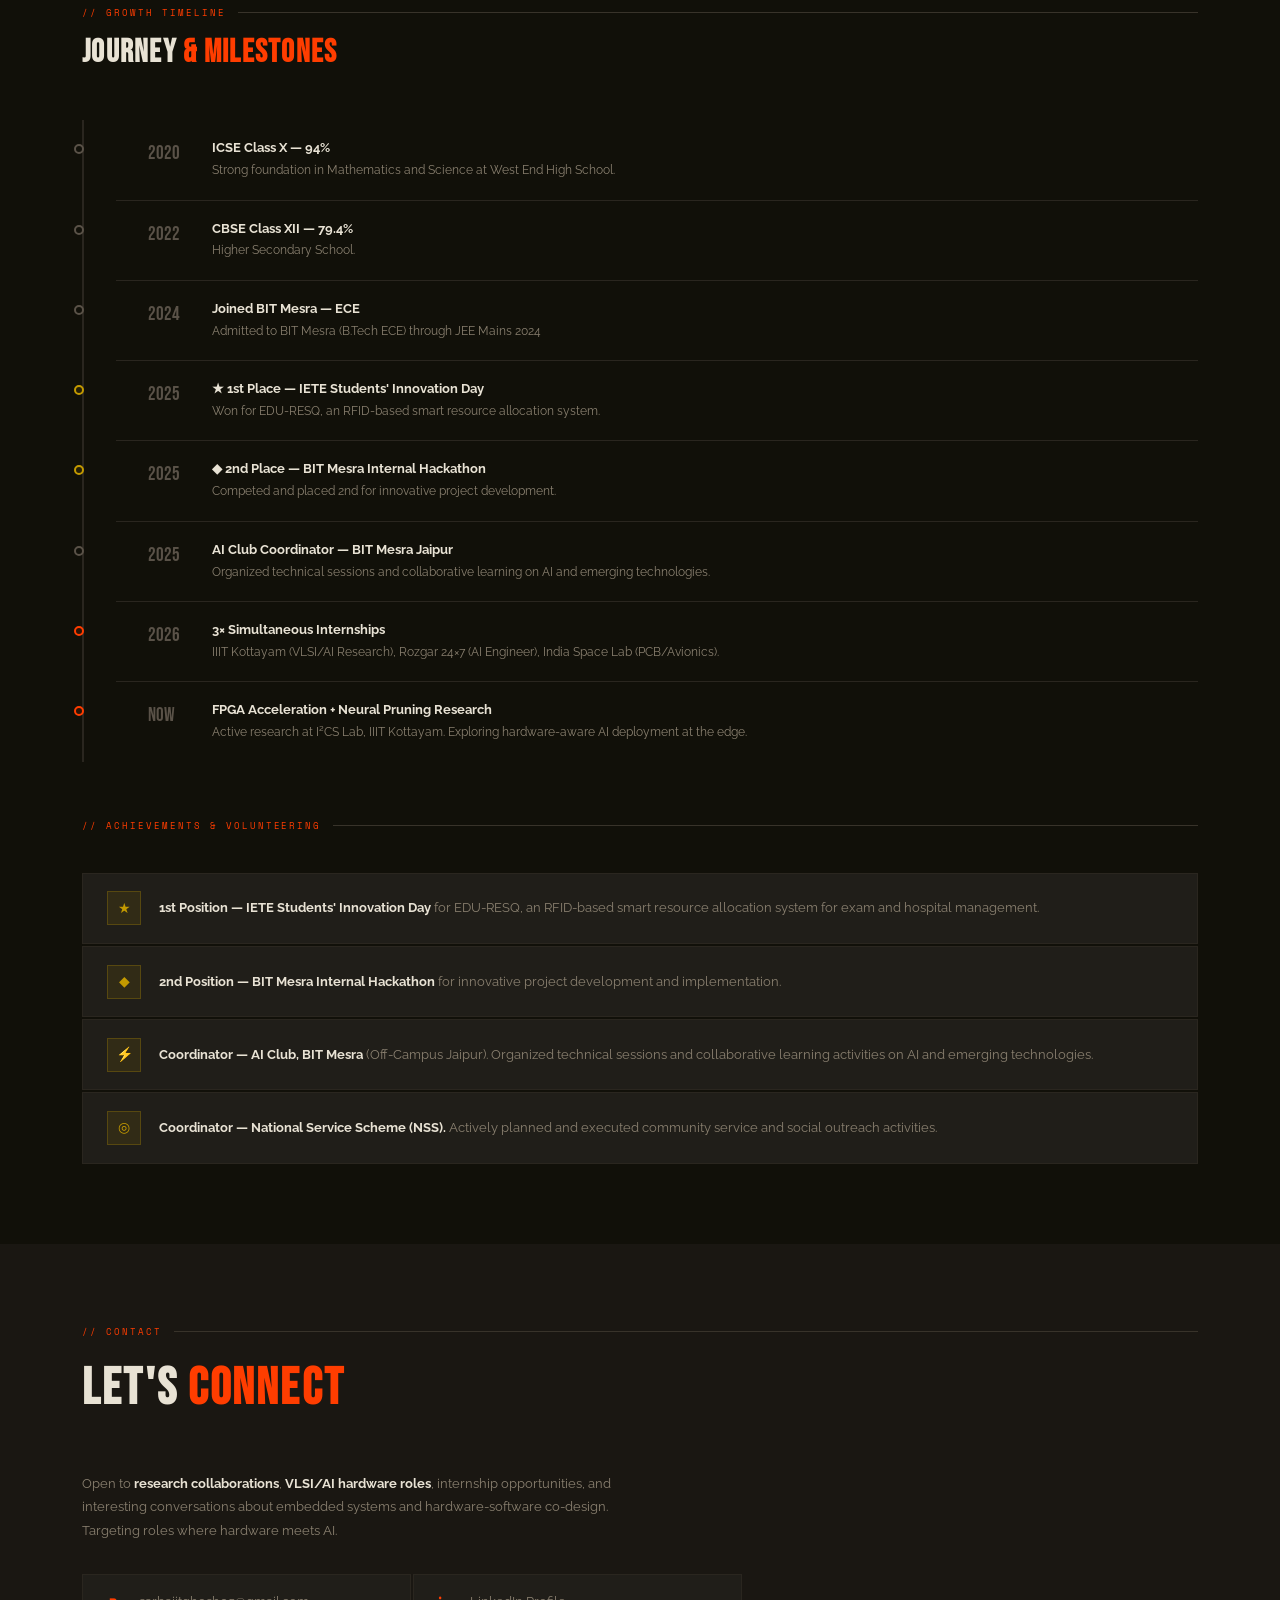
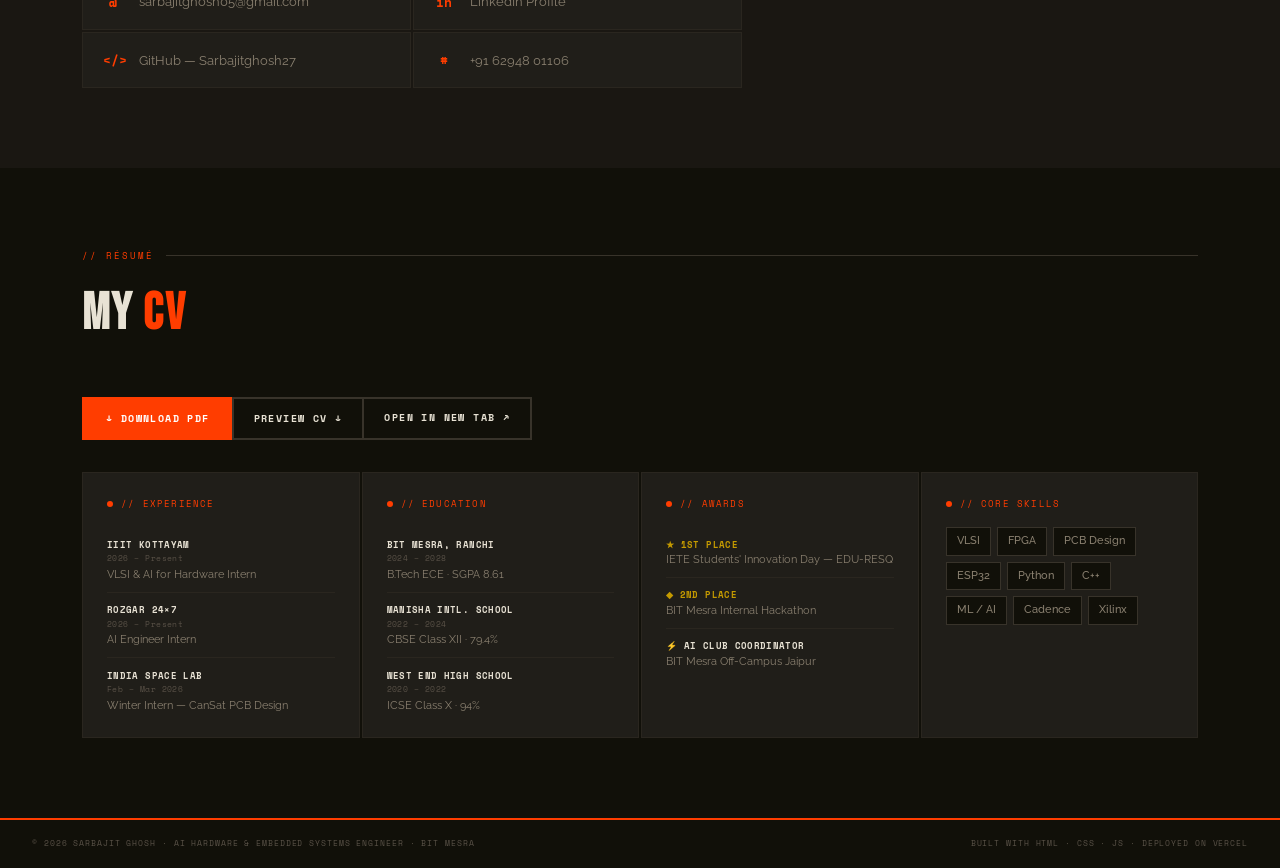
==== commit 509b8785: "Update index.html" ====
--- a/index.html
+++ b/index.html
@@ -98,8 +98,8 @@
       </div>
       <div class="hero-right reveal-up" style="animation-delay:.2s">
         <div class="stat-block">
-          <div class="stat-num" data-target="8.61" data-decimals="2">8.61</div>
-          <div class="stat-lbl">SGPA · BIT Mesra</div>
+          <div class="stat-num" data-target="8.28" data-decimals="2">8.28</div>
+          <div class="stat-lbl">CGPA · BIT Mesra</div>
         </div>
         <div class="stat-block">
           <div class="stat-num" data-target="96.8" data-suffix="%" data-decimals="1">96.8%</div>
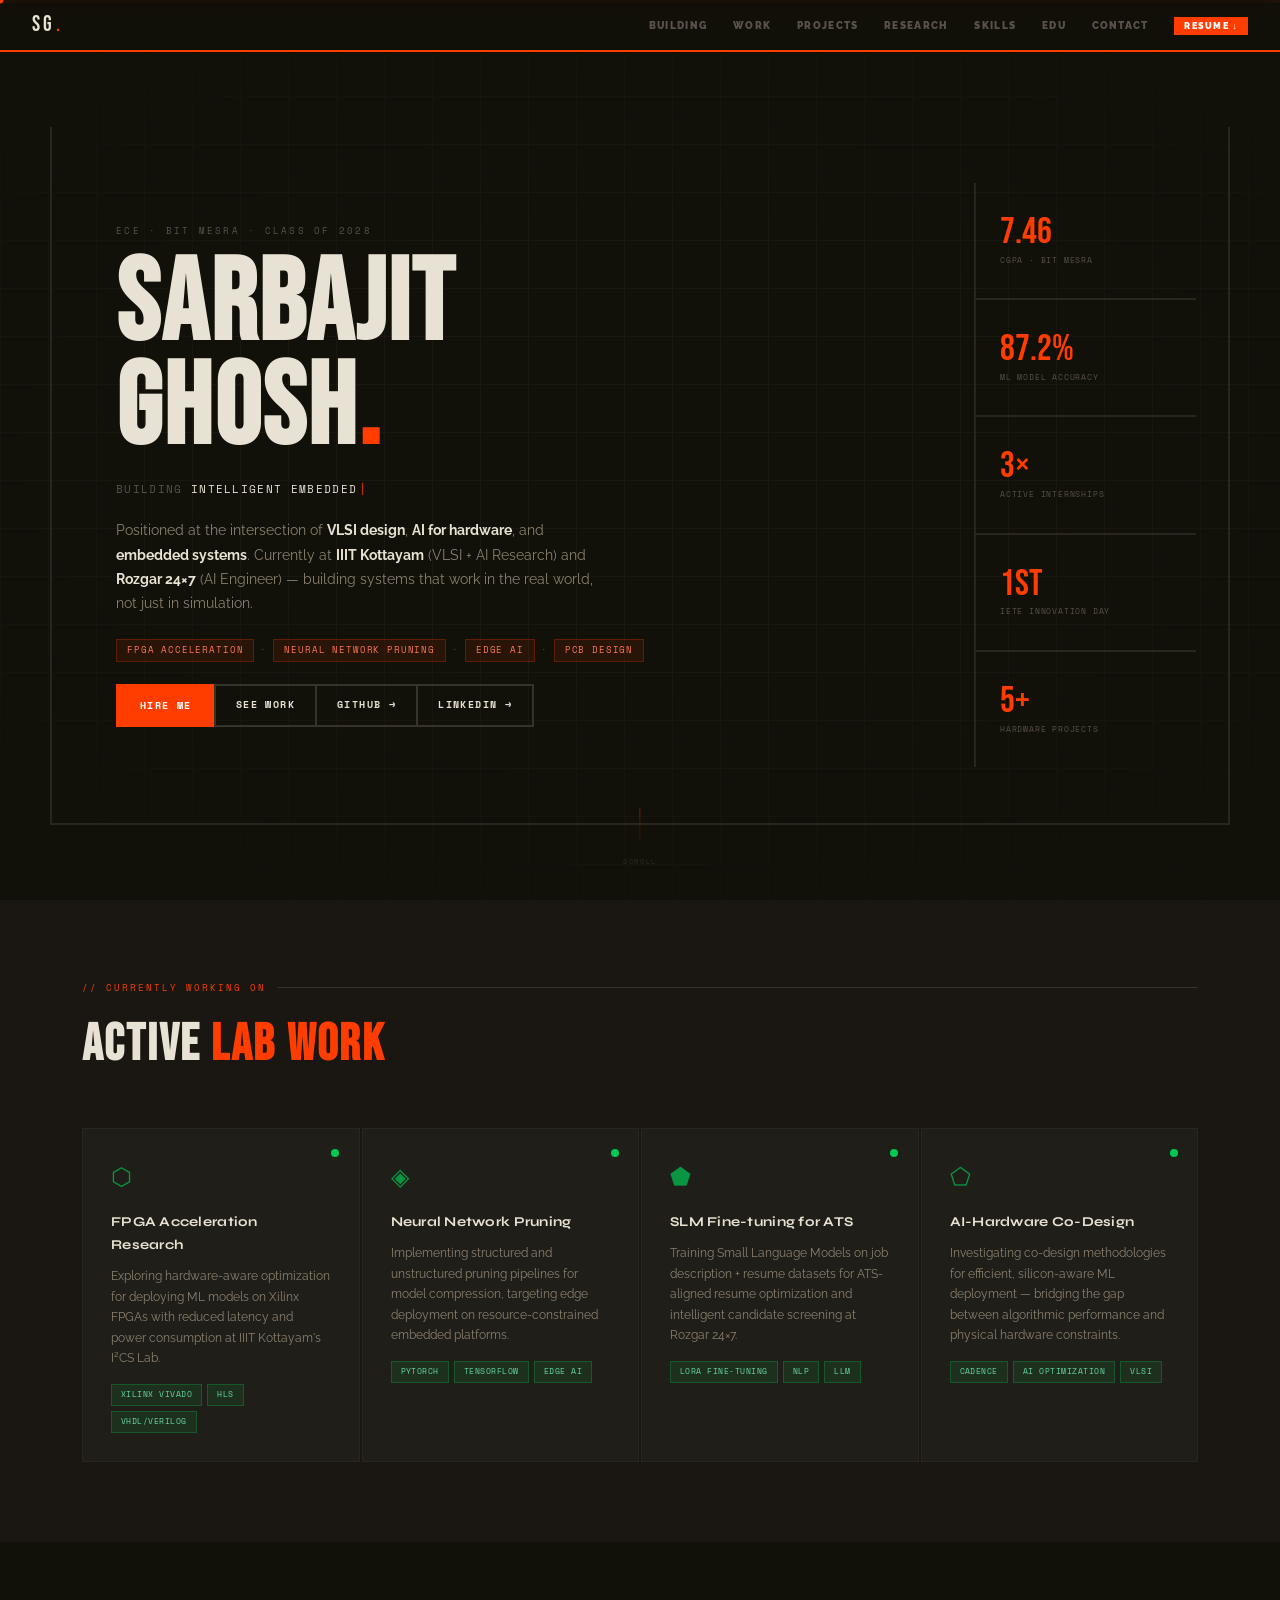
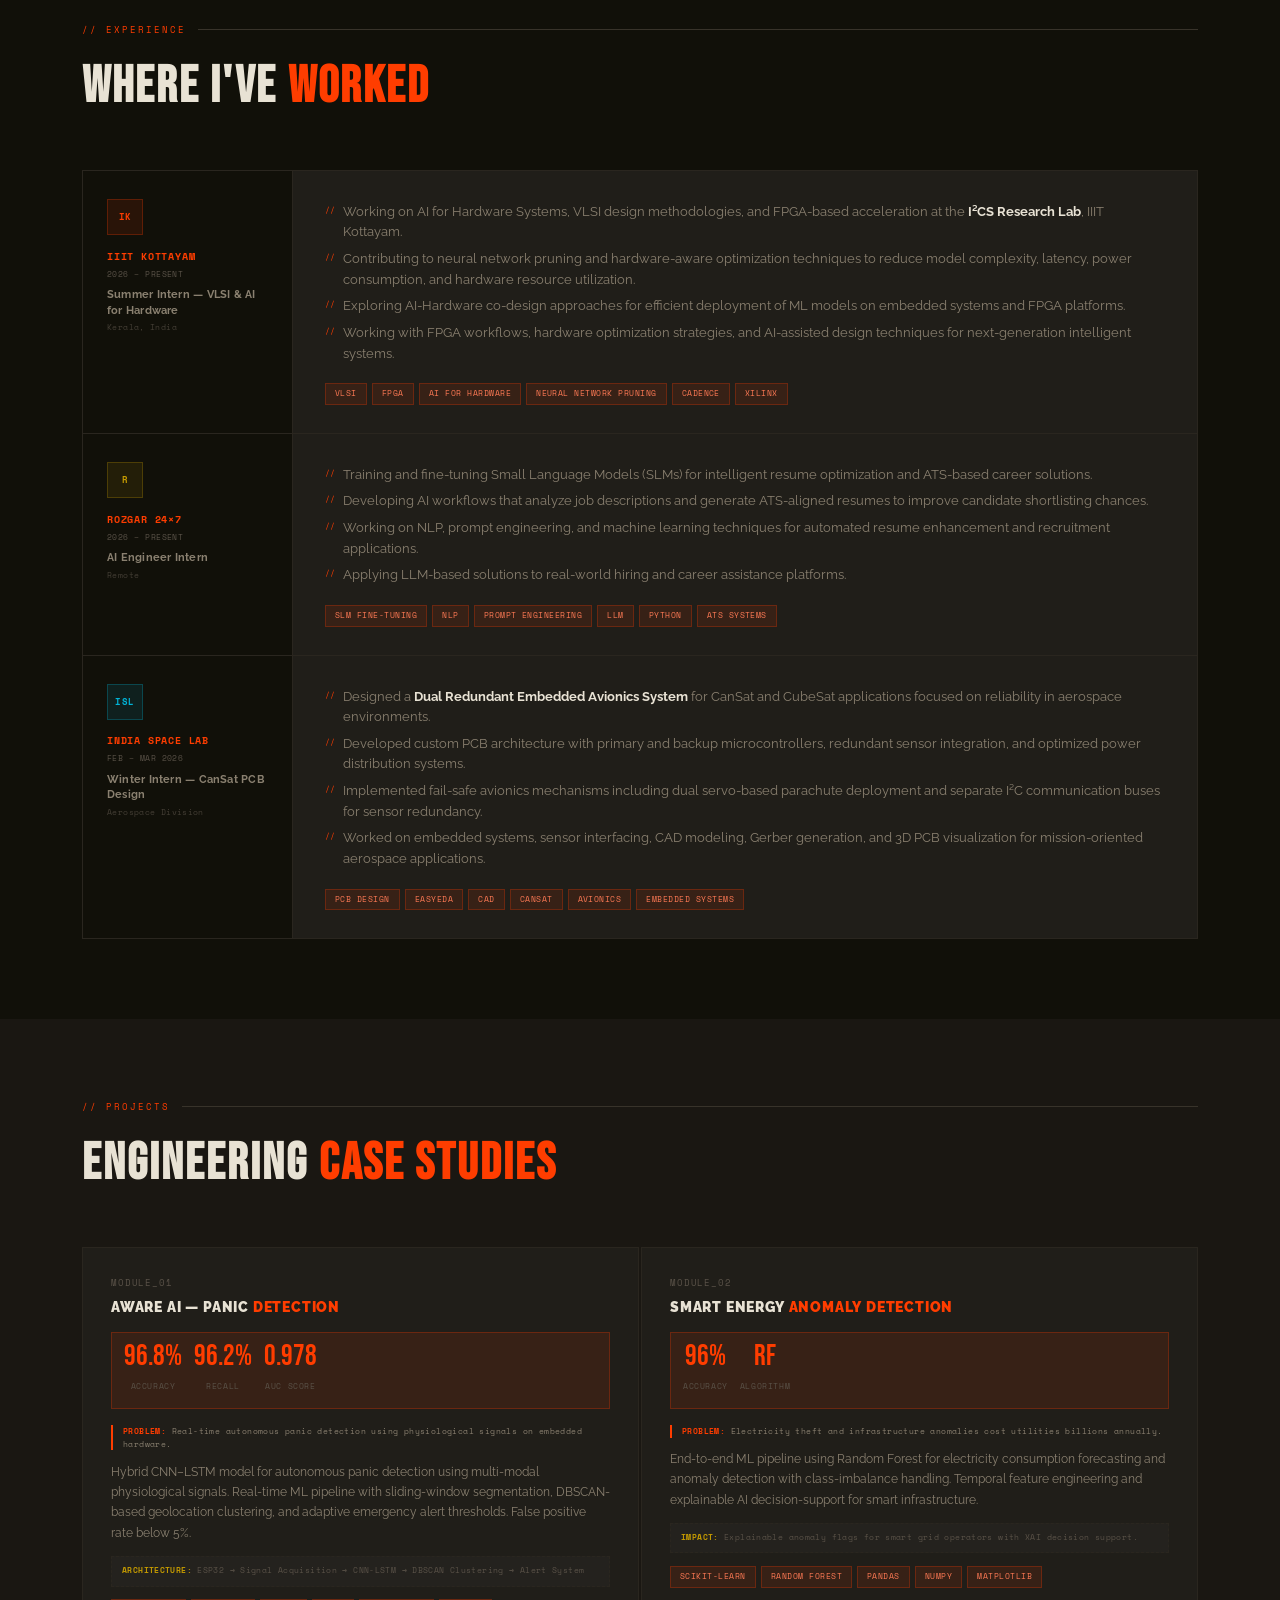
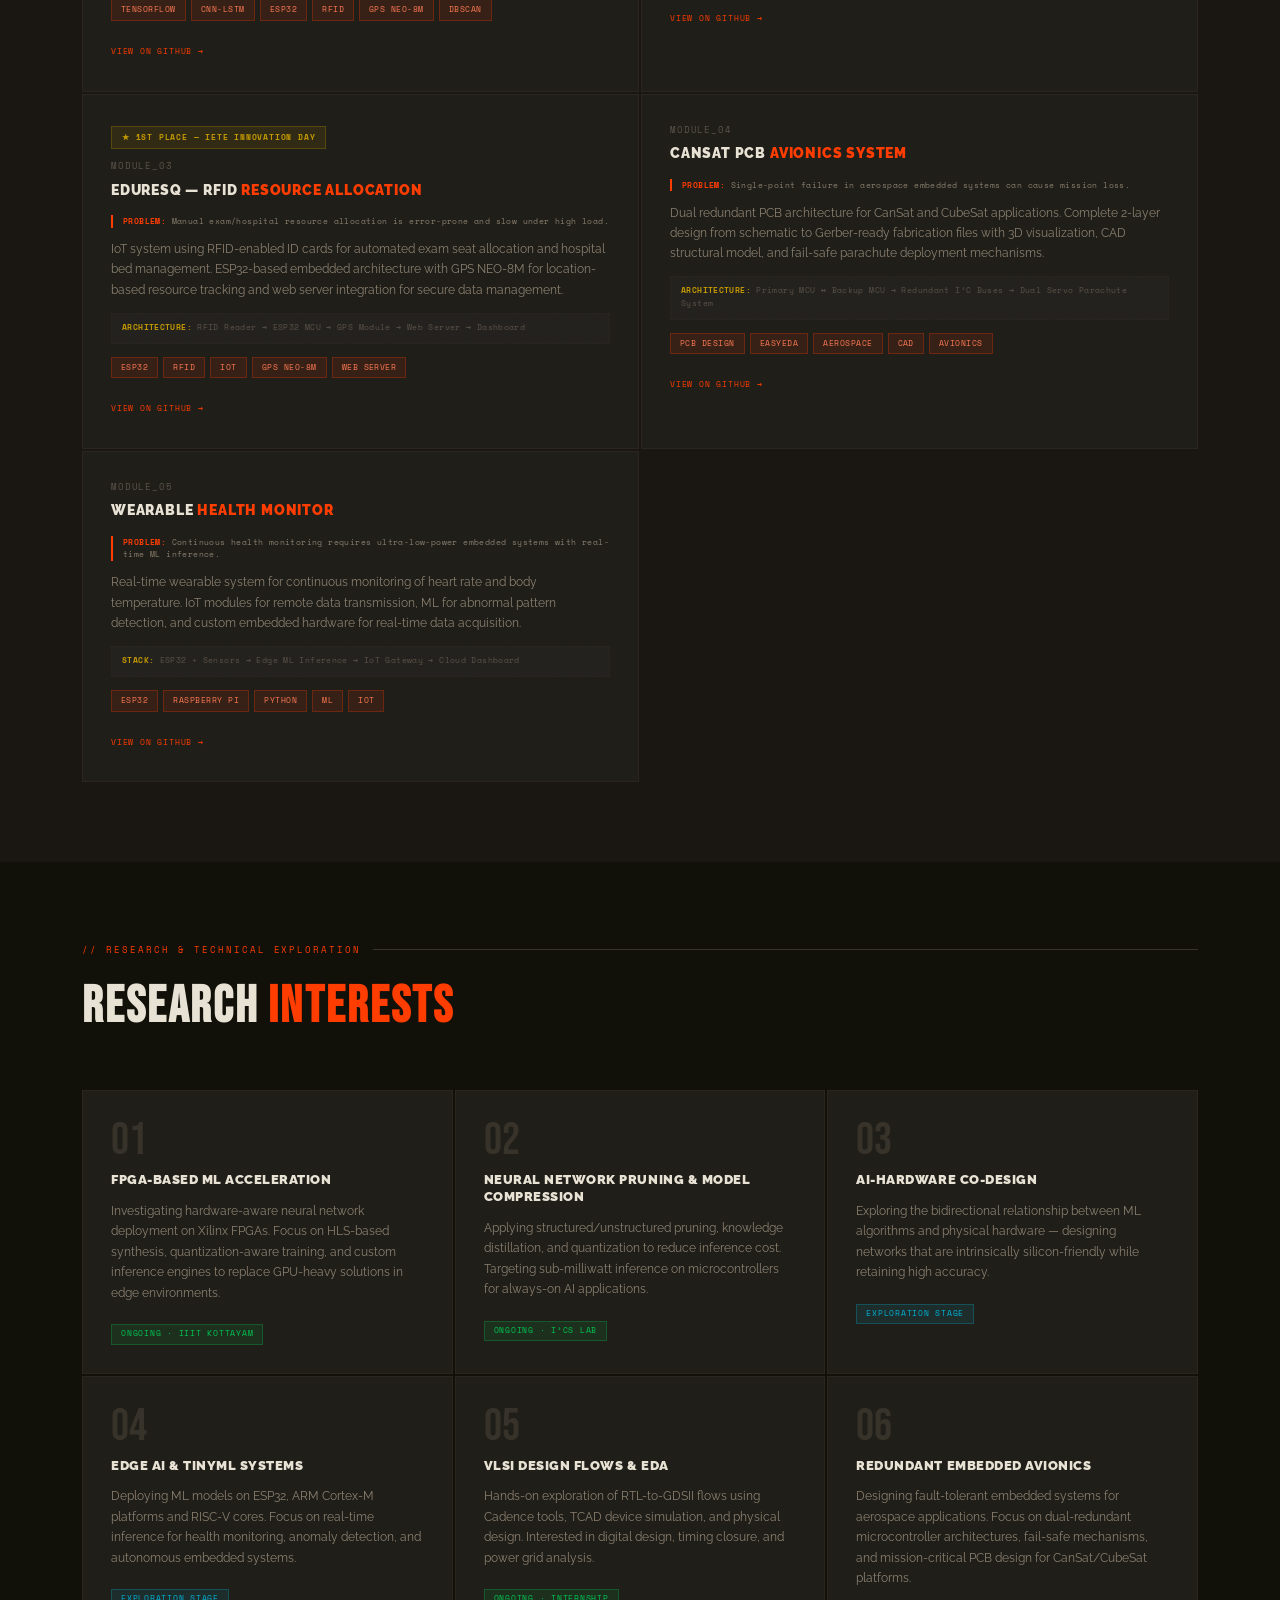
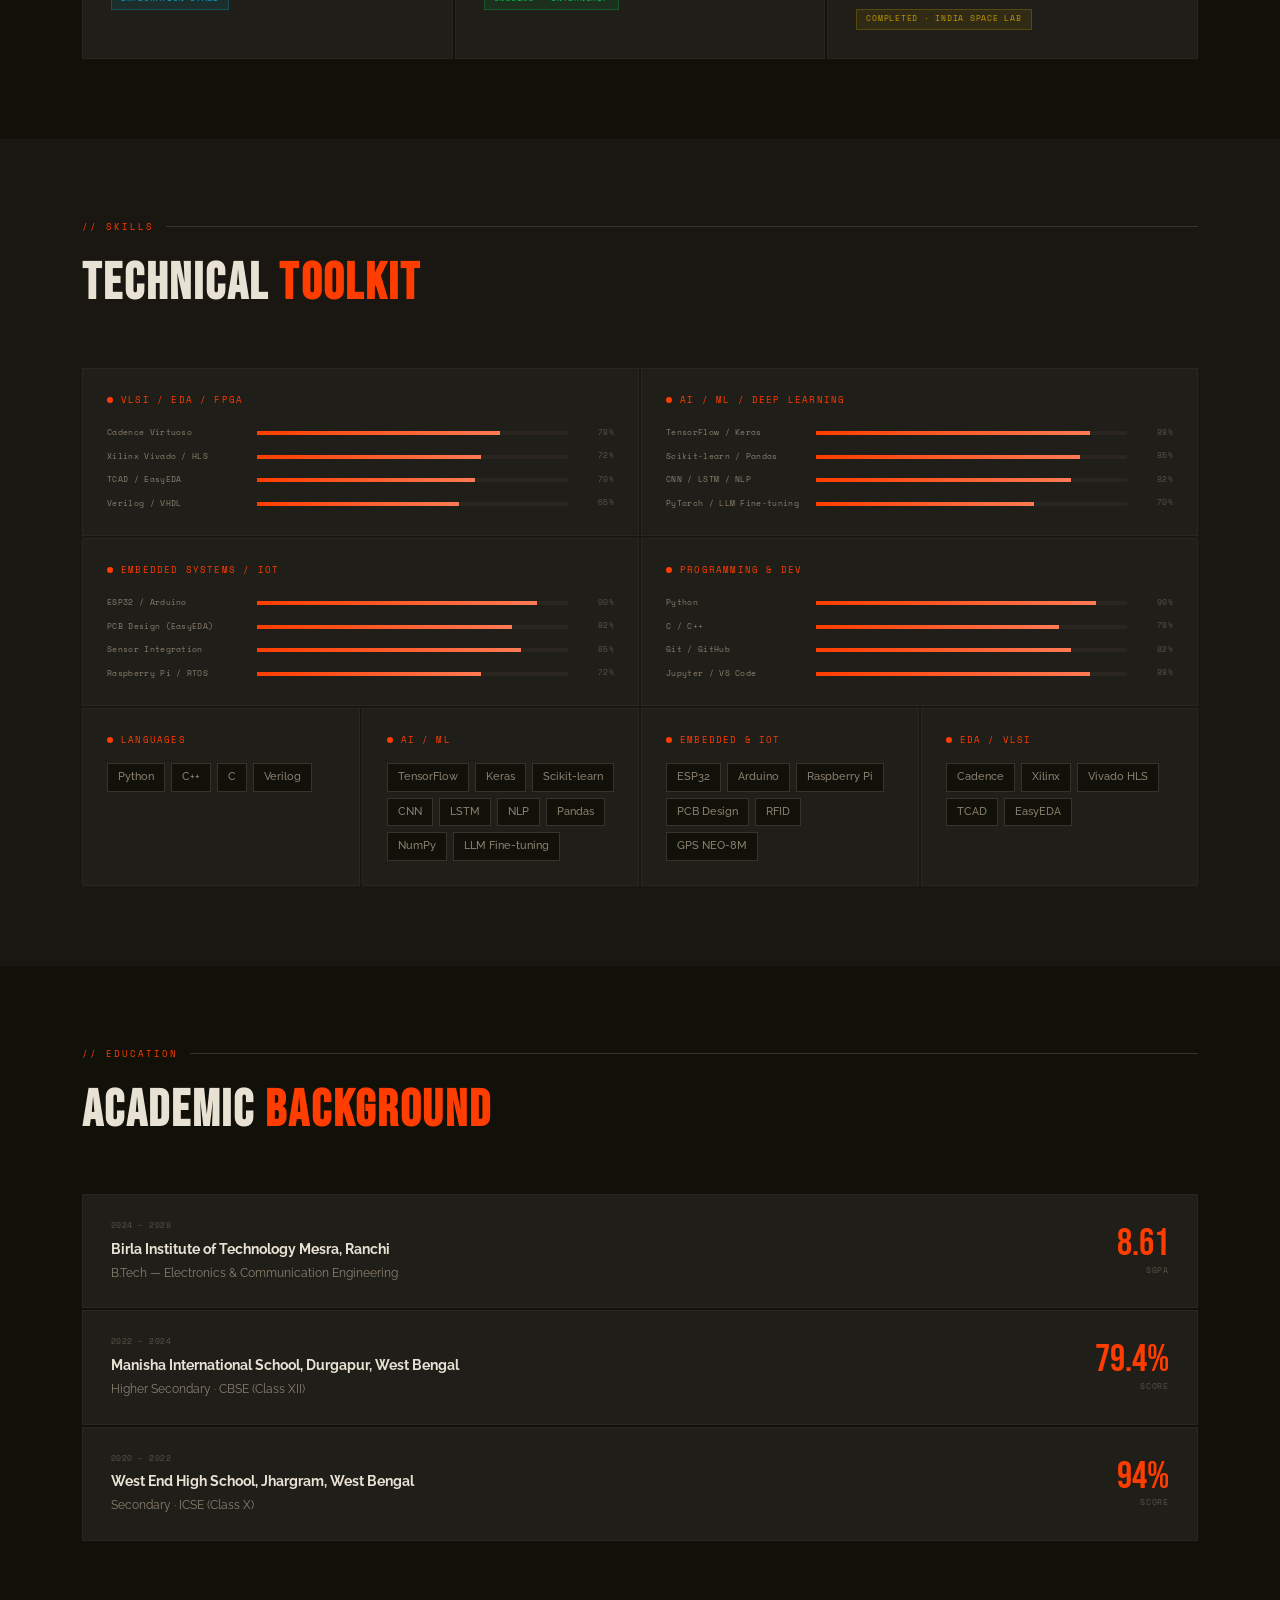
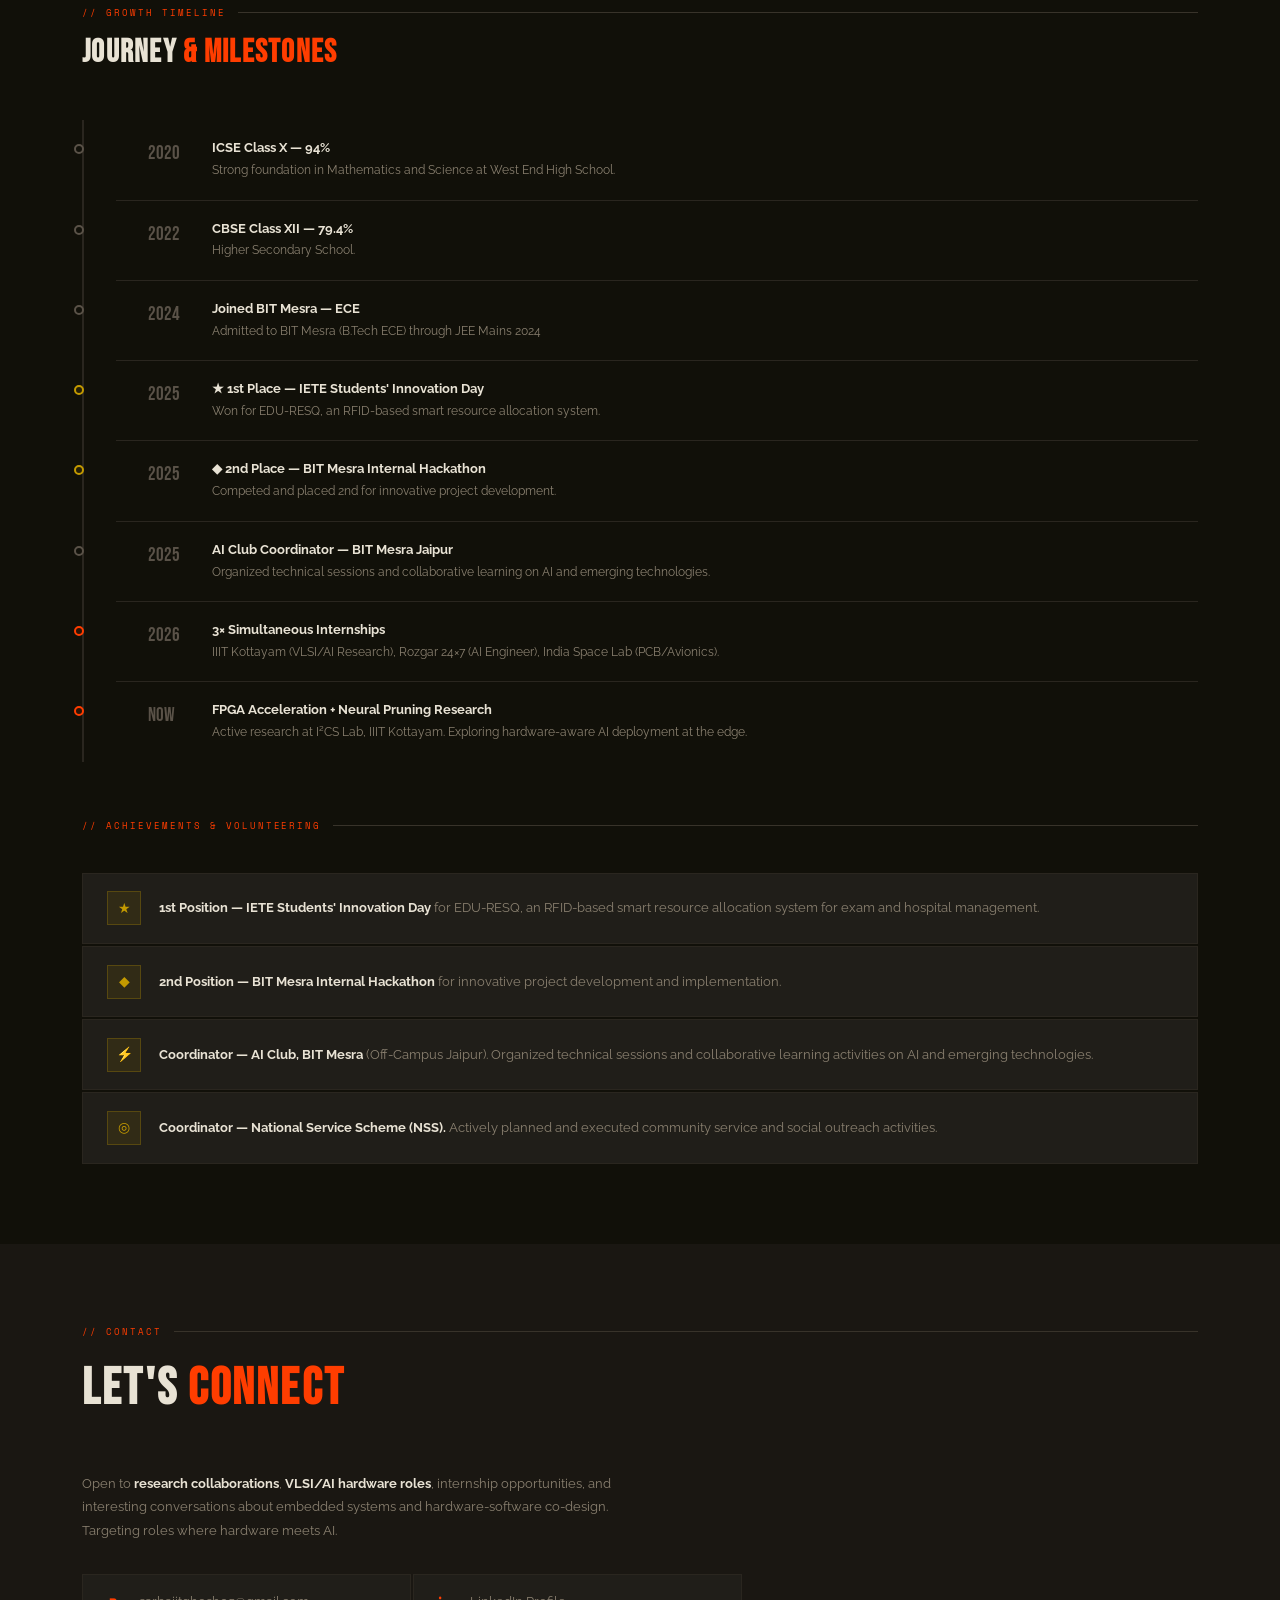
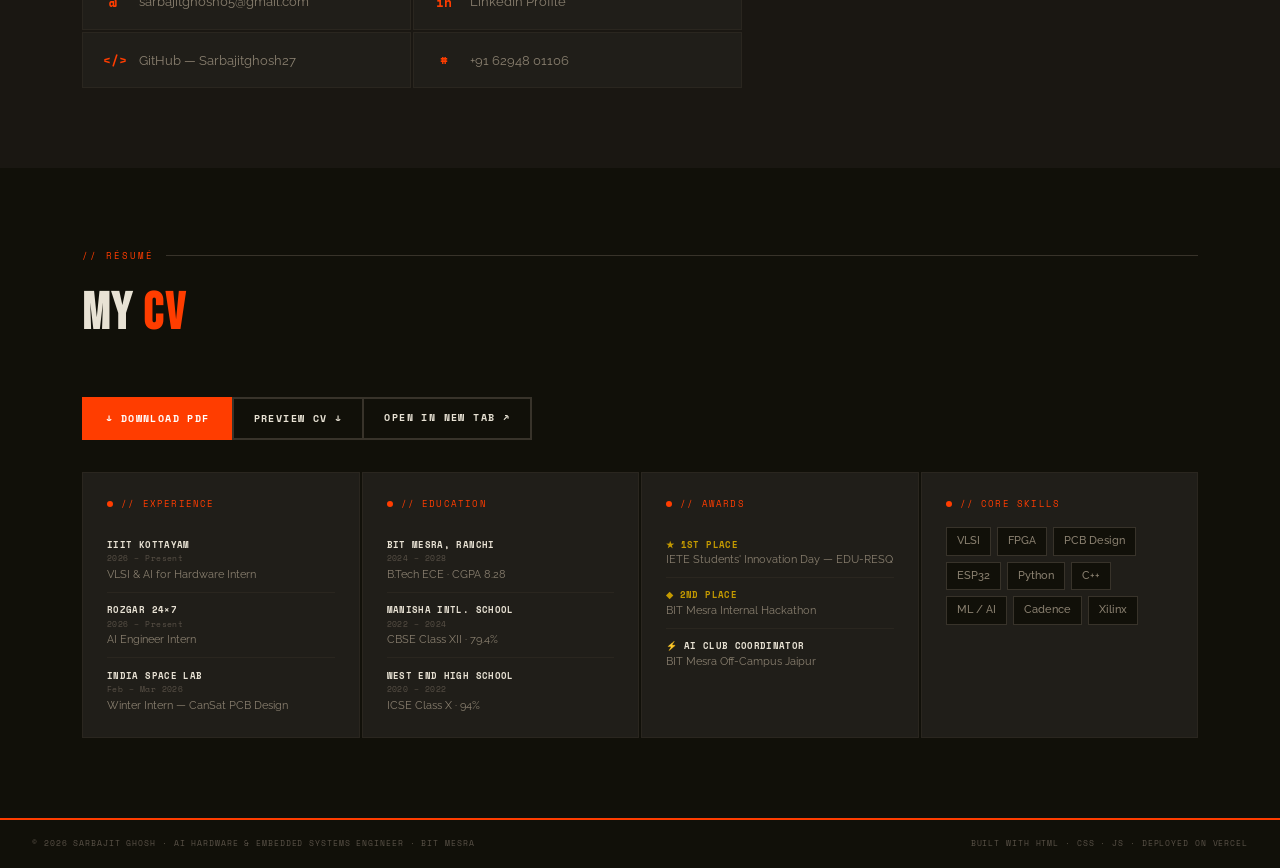
==== commit fcc619c0: "Update index.html" ====
--- a/index.html
+++ b/index.html
@@ -819,7 +819,7 @@
             <div class="cv-entry">
               <span class="cv-entry-title">BIT Mesra, Ranchi</span>
               <span class="cv-entry-period">2024 – 2028</span>
-              <span class="cv-entry-role">B.Tech ECE · SGPA 8.61</span>
+              <span class="cv-entry-role">B.Tech ECE · CGPA 8.28</span>
             </div>
             <div class="cv-entry">
               <span class="cv-entry-title">Manisha Intl. School</span>
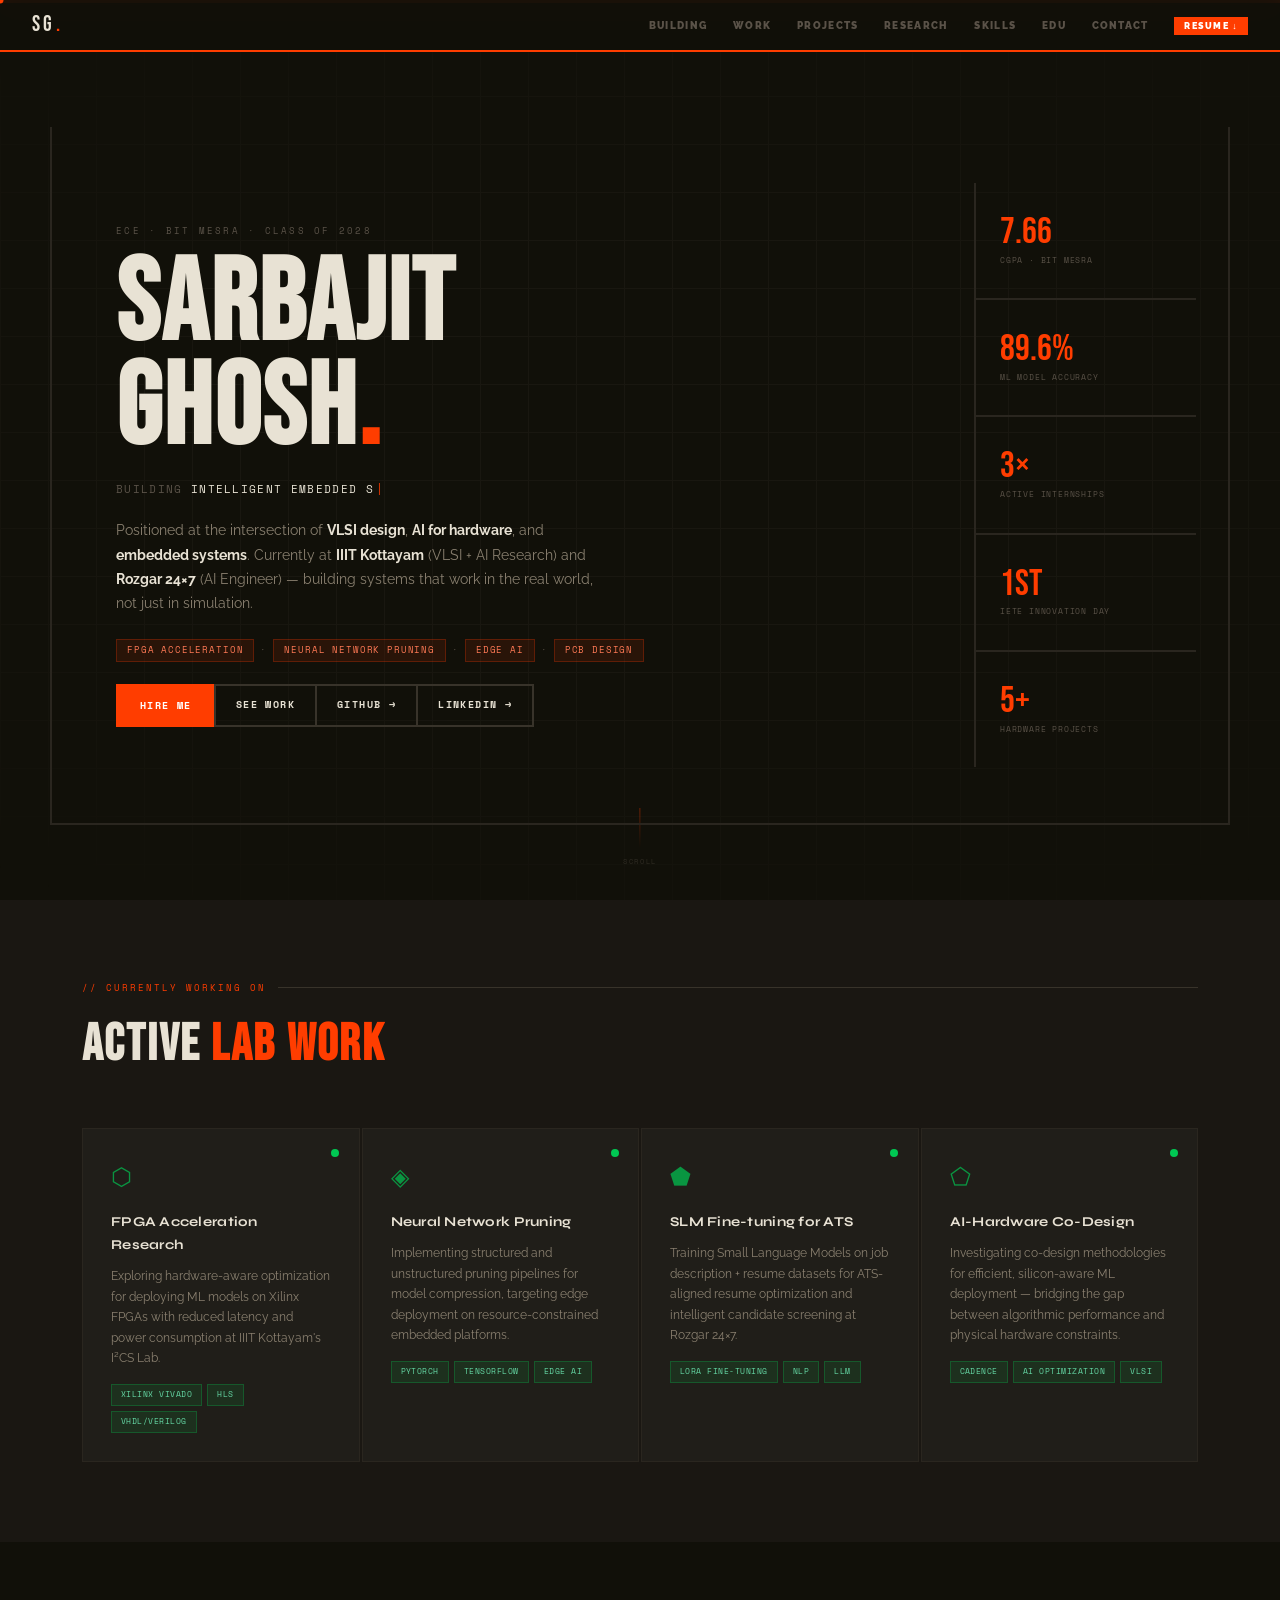
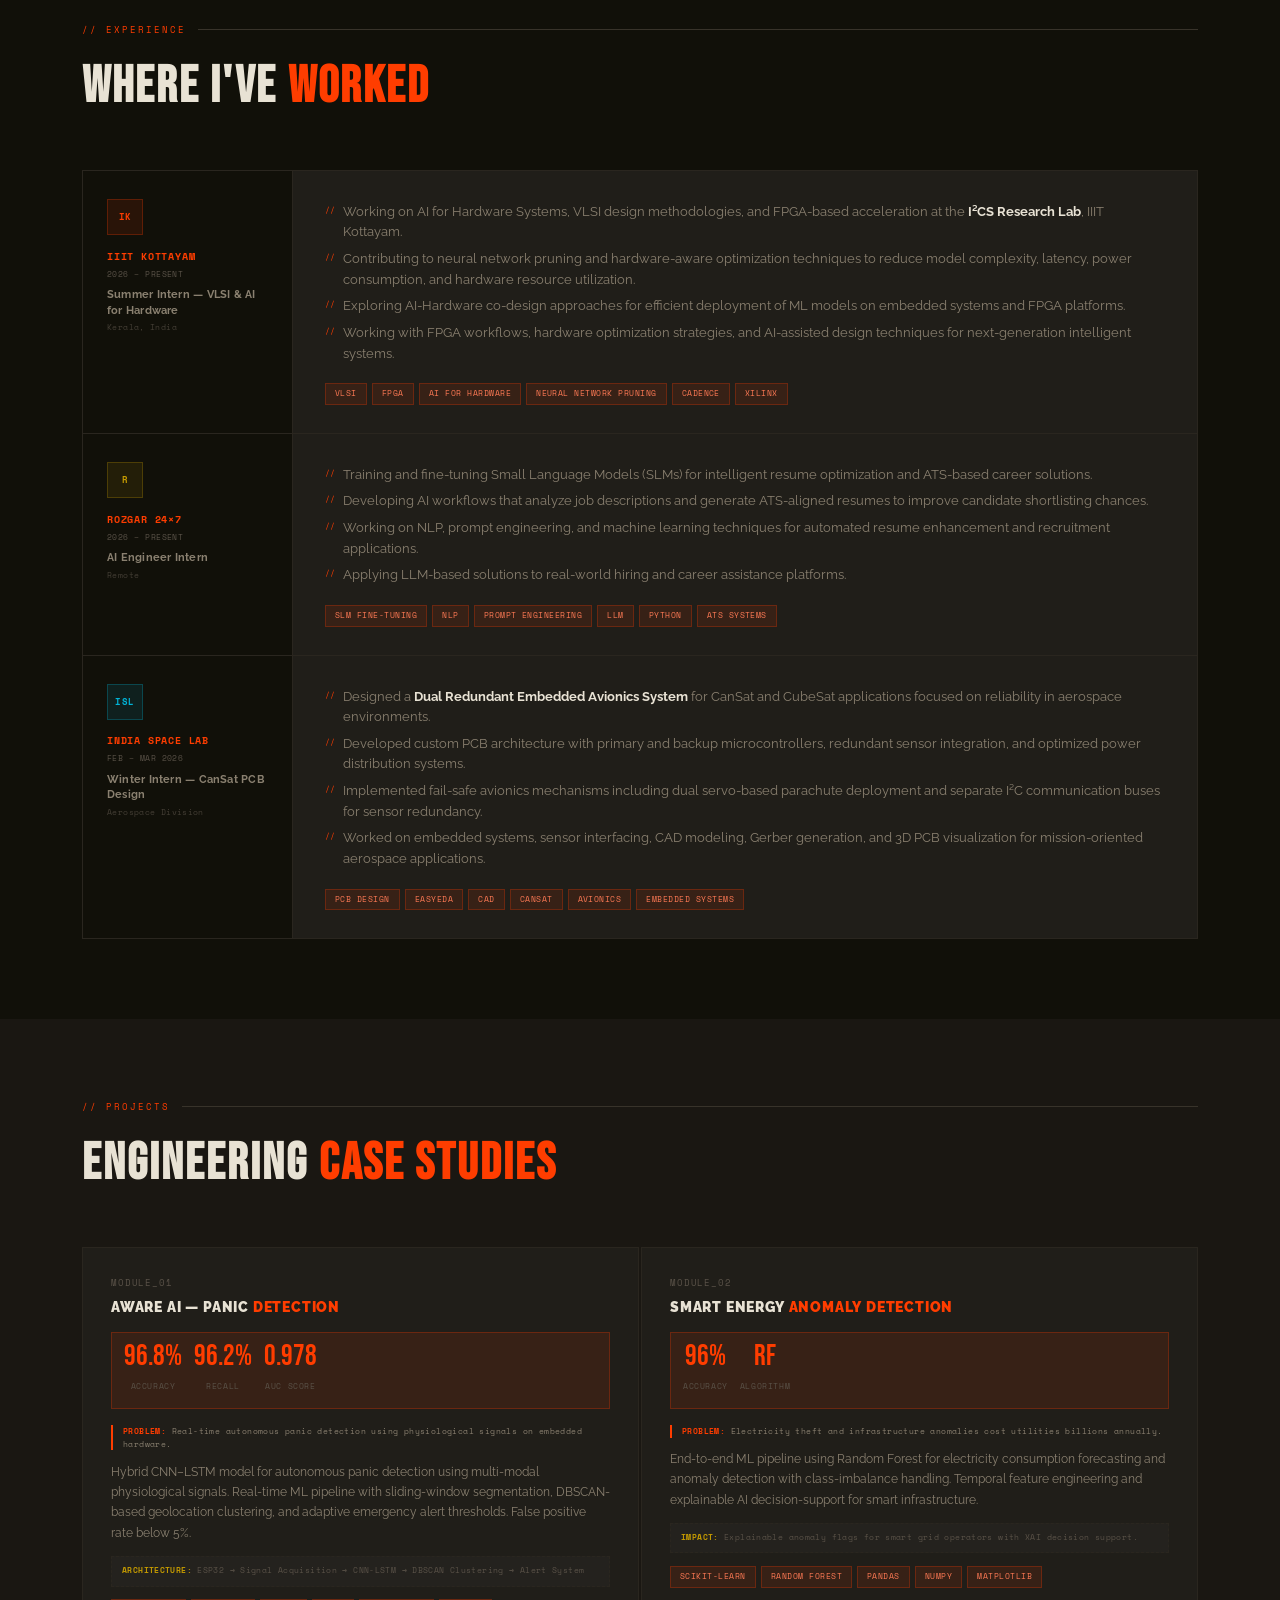
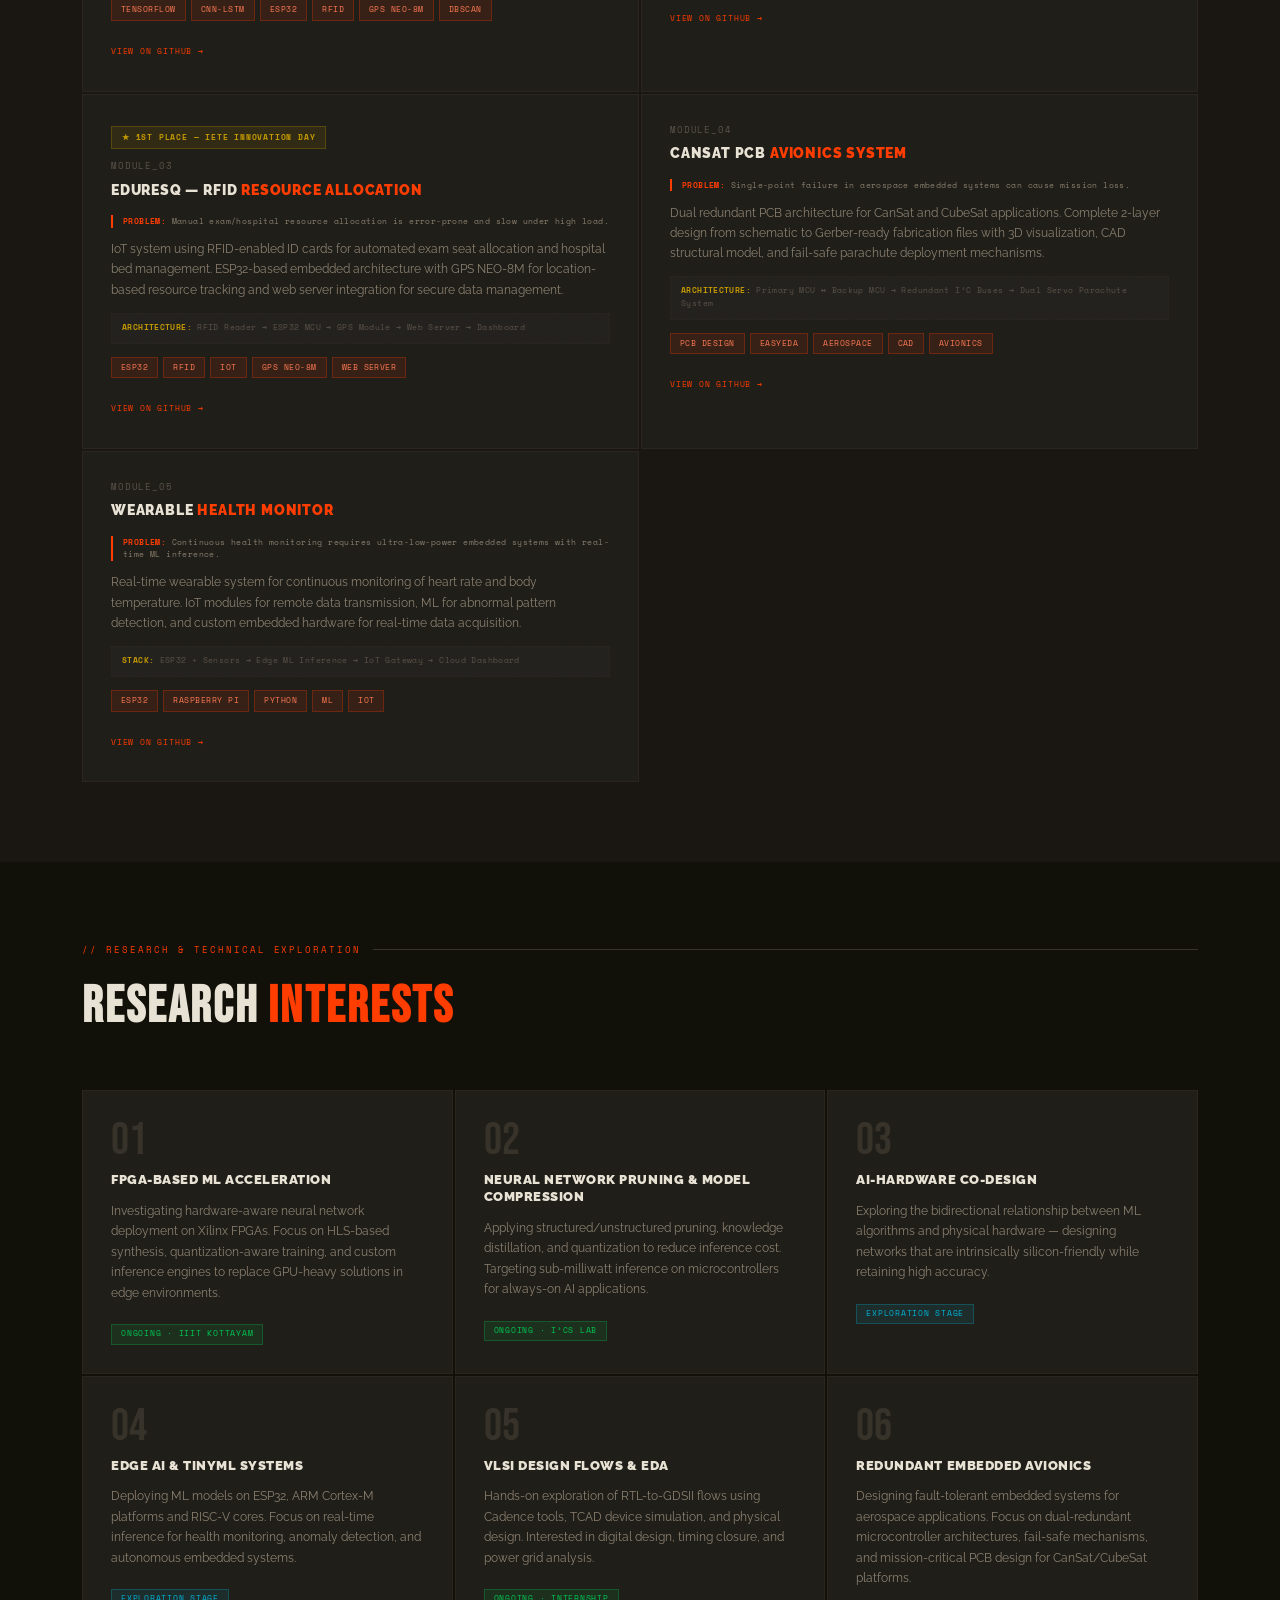
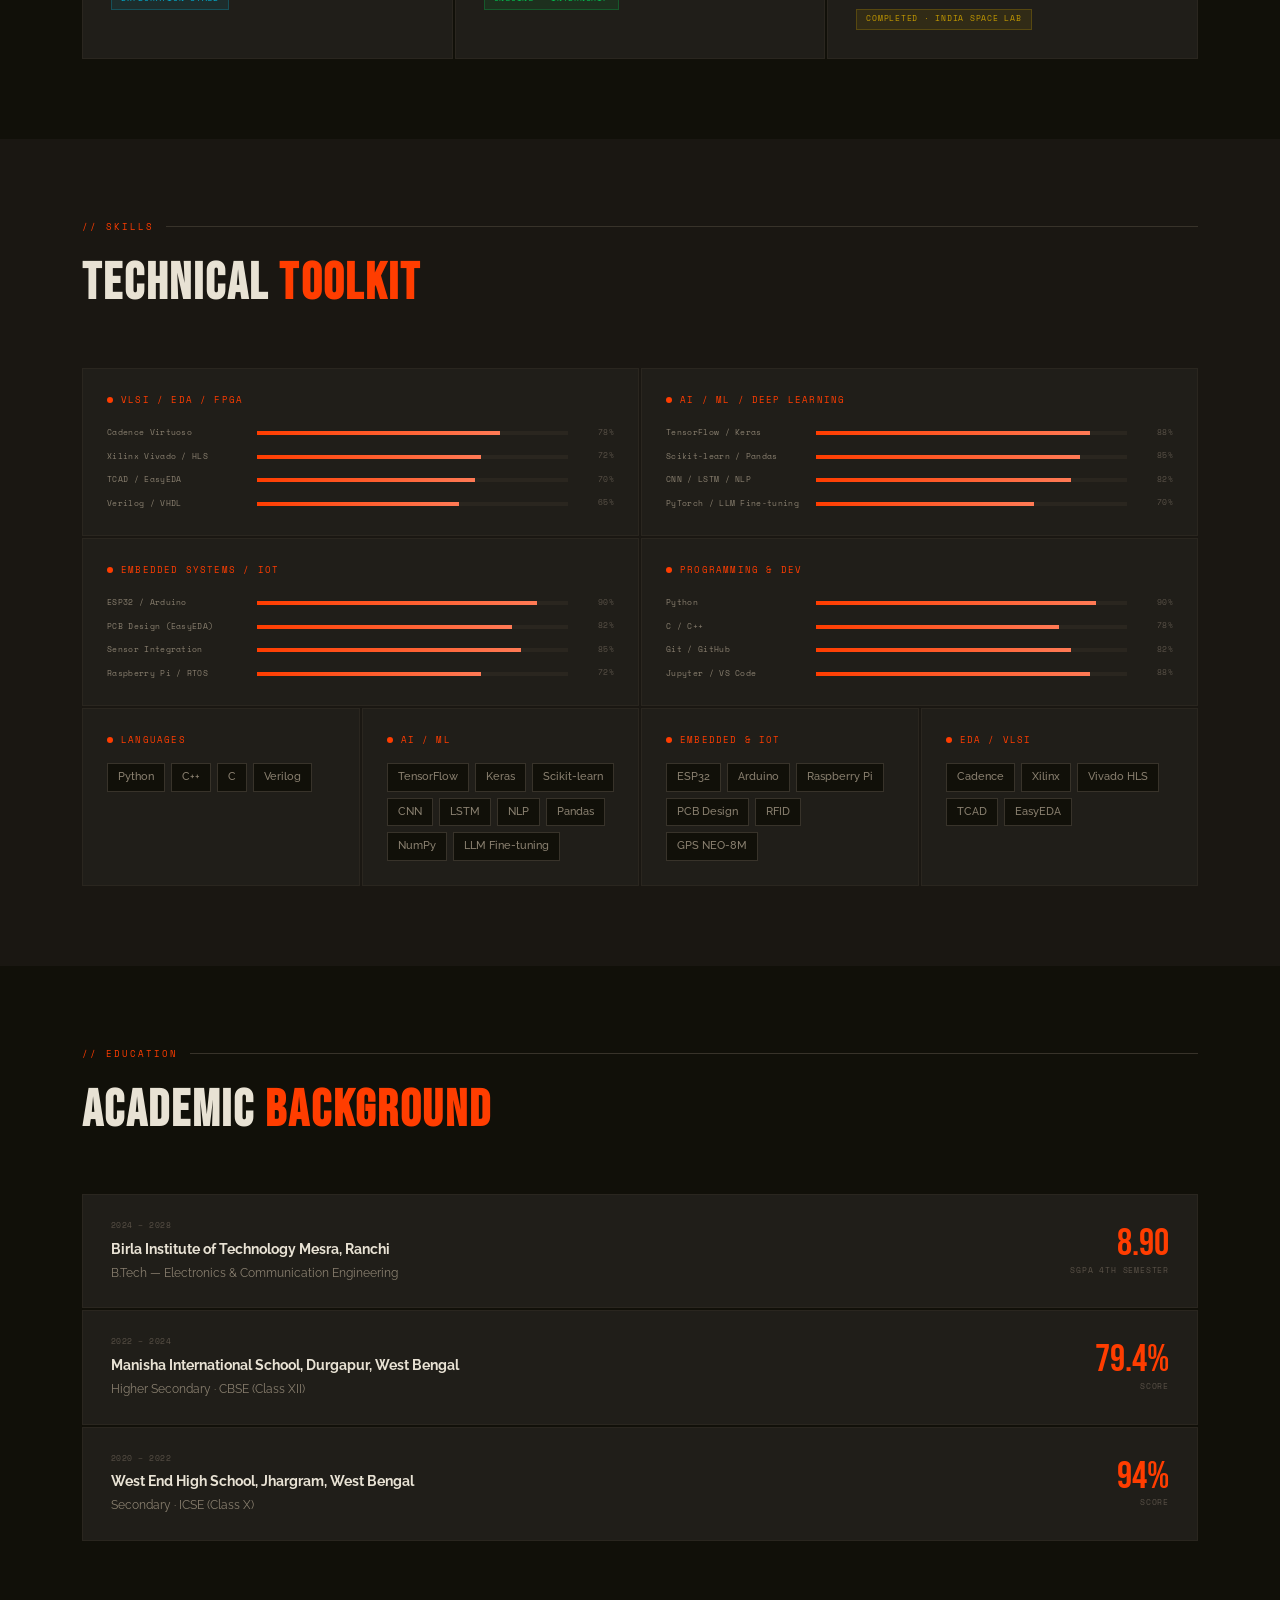
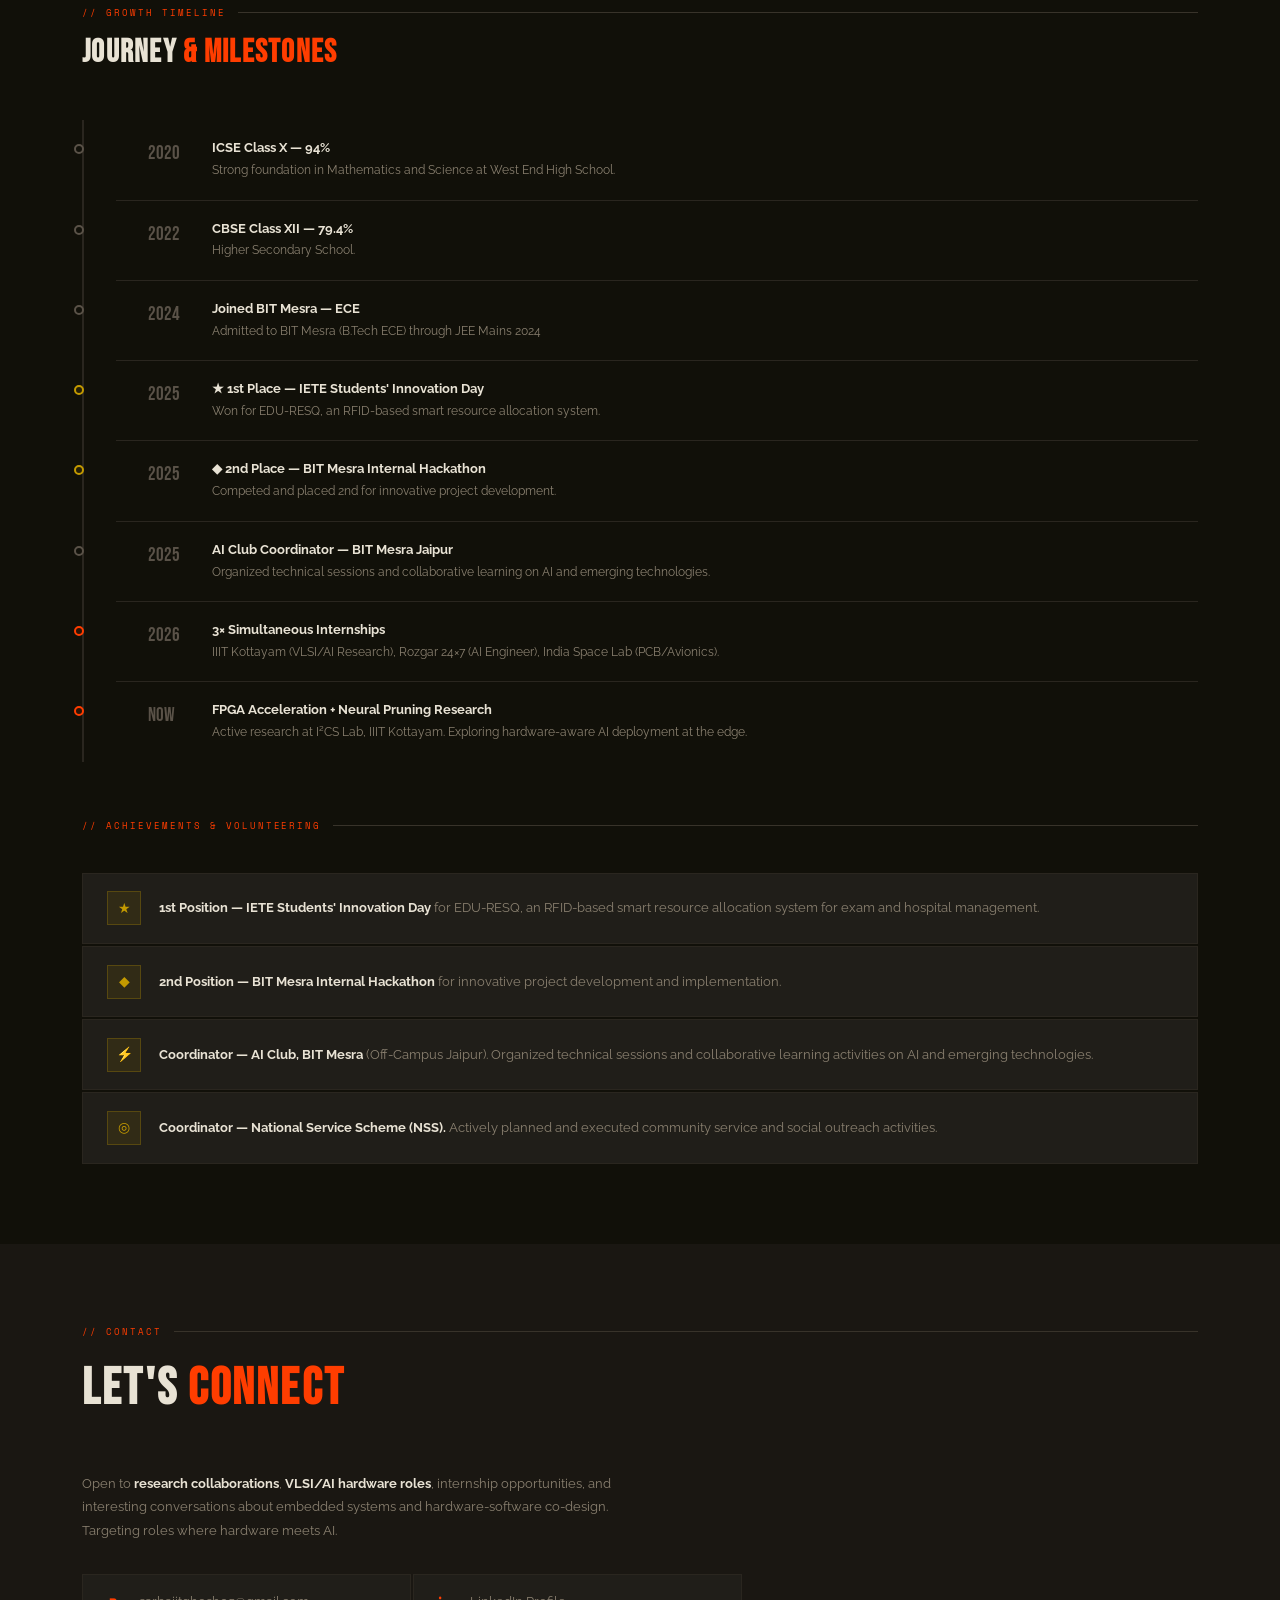
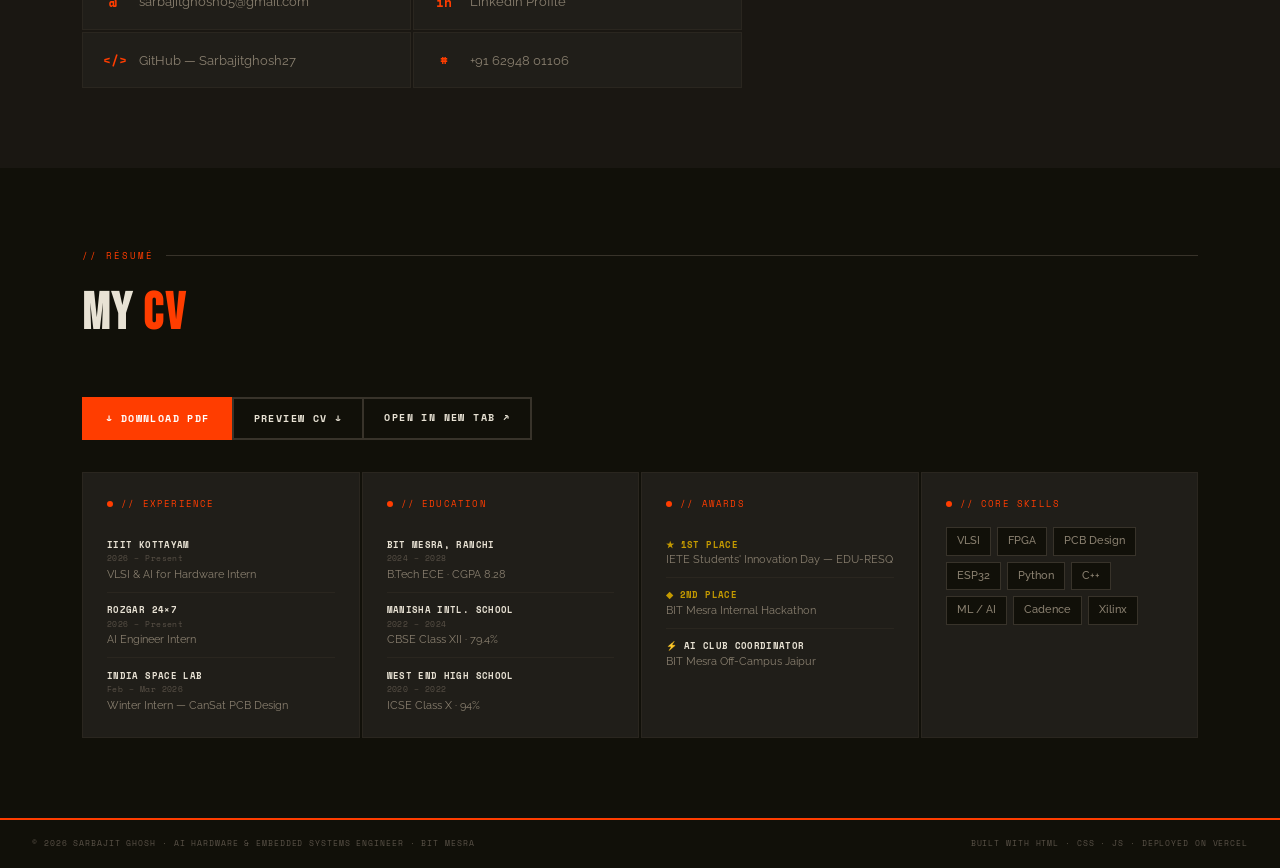
==== commit 3102959a: "Update index.html" ====
--- a/index.html
+++ b/index.html
@@ -603,8 +603,8 @@
             <div class="edu-degree">B.Tech — Electronics &amp; Communication Engineering</div>
           </div>
           <div class="edu-score-wrap">
-            <div class="edu-score">8.61</div>
-            <div class="edu-score-lbl">SGPA</div>
+            <div class="edu-score">8.90</div>
+            <div class="edu-score-lbl">SGPA 4th Semester</div>
           </div>
         </div>
         <div class="edu-card reveal-up">
